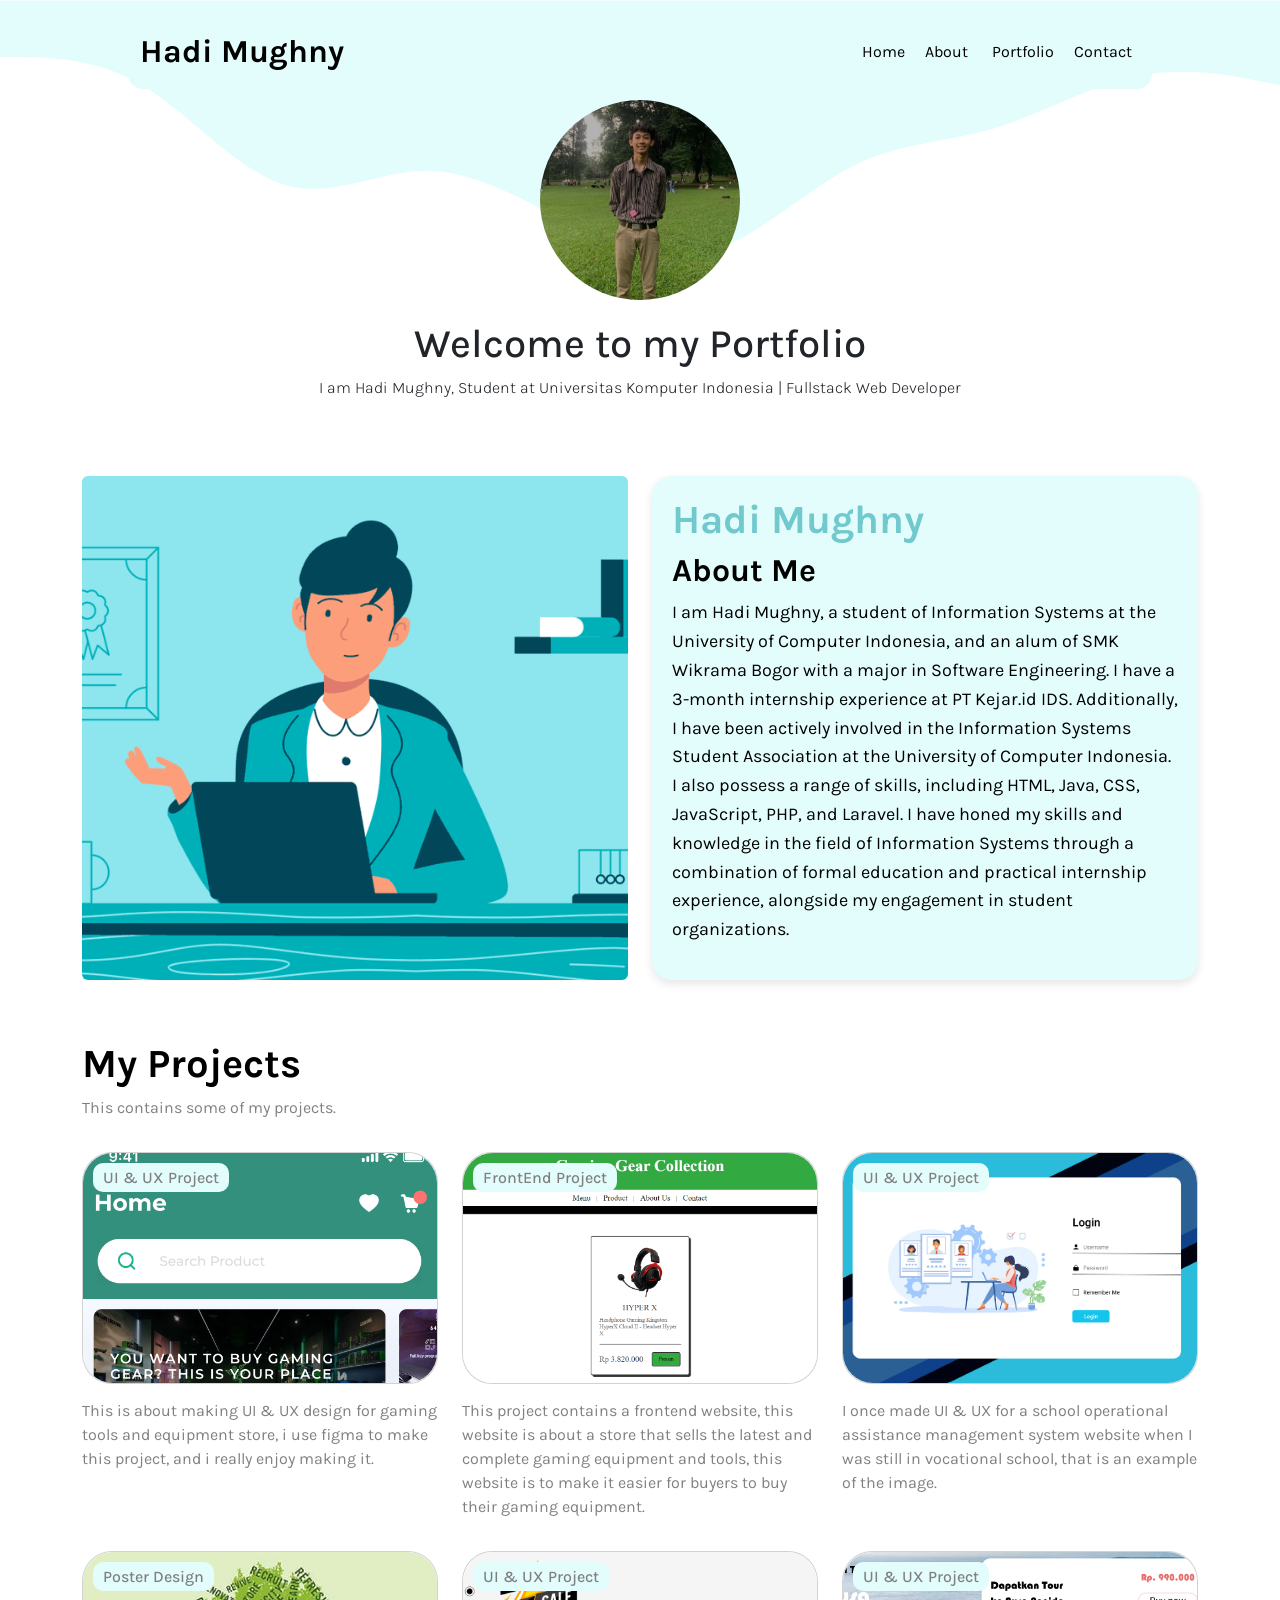
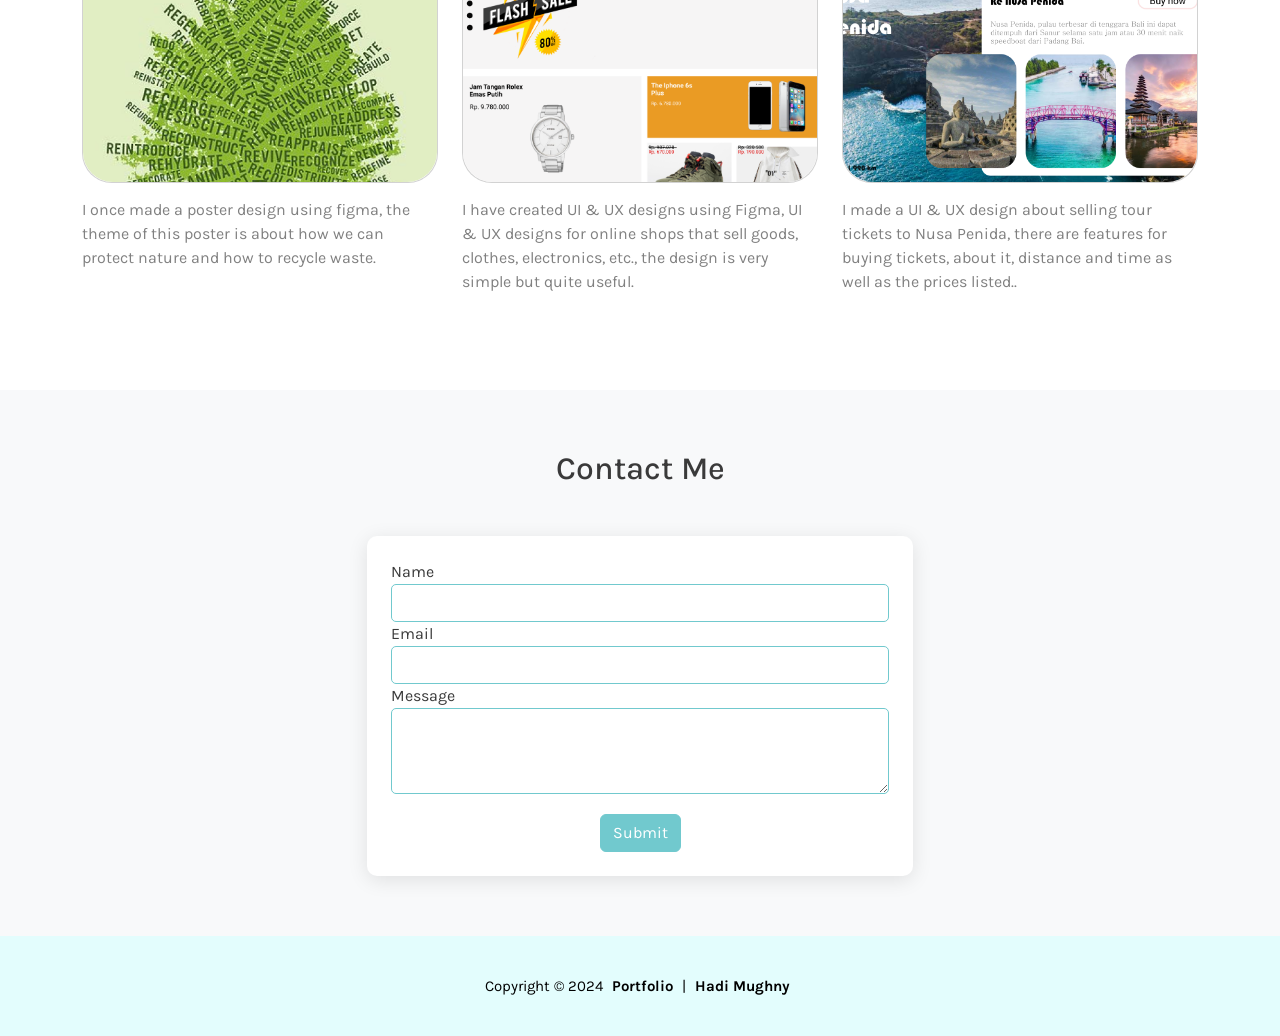
==== index.html @ c242a170 "secondcommit" ====
<!doctype html>
<html lang="en">

<head>
    <meta charset="utf-8">
    <meta name="viewport" content="width=device-width, initial-scale=1">
    <link rel="icon" href="img/tittle.png" >
    <title>Hadi Mughny Porto</title>
    <link href="https://cdn.jsdelivr.net/npm/bootstrap@5.3.3/dist/css/bootstrap.min.css" rel="stylesheet"
        integrity="sha384-QWTKZyjpPEjISv5WaRU9OFeRpok6YctnYmDr5pNlyT2bRjXh0JMhjY6hW+ALEwIH" crossorigin="anonymous">
    <link rel="stylesheet" href="css/style.css">
    <link rel="preconnect" href="https://fonts.googleapis.com">
    <link rel="preconnect" href="https://fonts.gstatic.com" crossorigin>
    <link
        href="https://fonts.googleapis.com/css2?family=Karla:ital,wght@0,200..800;1,200..800&family=Playpen+Sans:wght@100..800&display=swap"
        rel="stylesheet">
</head>

<body>
    <script src="https://cdn.jsdelivr.net/npm/bootstrap@5.3.3/dist/js/bootstrap.bundle.min.js"
        integrity="sha384-YvpcrYf0tY3lHB60NNkmXc5s9fDVZLESaAA55NDzOxhy9GkcIdslK1eN7N6jIeHz"
        crossorigin="anonymous"></script>

    <!-- ini navbar hadi ganteng bosskuu ( tandain biar ga susah nyari nyaa bwangg ) -->

    <nav class="navbar navbar-expand-lg">
        <div class="container-fluid">
            <a class="navbar-brand" href="#">Hadi Mughny</a>
            <button class="navbar-toggler" type="button" data-bs-toggle="collapse" data-bs-target="#navbarNav"
                aria-controls="navbarNav" aria-expanded="false" aria-label="Toggle navigation">
                <span class="navbar-toggler-icon"></span>
            </button>
            <div class="collapse navbar-collapse justify-content-center" id="navbarNav">
                <ul class="navbar-nav ms-auto gap-1">
                    <li class="nav-item">
                        <a class="nav-link active" aria-current="page" href="#Home">Home</a>
                    </li>
                    <li class="nav-item">
                        <a class="nav-link active" aria-current="page" href="#About">About</a>
                    </li>
                    <li class="nav-item"></li>
                    <a class="nav-link active" aria-current="page" href="#portofolio">Portfolio</a>
                    </li>
                    <li class="nav-item">
                        <a class="nav-link active" aria-current="page" href="#Contact">Contact</a>
                    </li>
                </ul>
            </div>
        </div>
    </nav>

    <!-- ini navbar bagian akhirr boskuuu -->


    <!-- ini gelombangg bosskuu -->

    <div style="position: relative; overflow: hidden;">
        <svg id="wave"
            style="transform:rotate(180deg); transition: 0.3s; position: absolute; top: 0; left: 0; width: 100%; height: auto;"
            viewBox="0 0 1440 320" version="1.1" xmlns="http://www.w3.org/2000/svg">
            <defs>
                <linearGradient id="sw-gradient-0" x1="0" x2="0" y1="1" y2="0">
                    <stop stop-color="rgba(227, 253, 253, 1)" offset="0%"></stop>
                    <stop stop-color="rgba(227, 253, 253, 1)" offset="100%"></stop>
                </linearGradient>
            </defs>
            <path fill="url(#sw-gradient-0)"
                d="M0,224L26.7,229.3C53.3,235,107,245,160,234.7C213.3,224,267,192,320,176C373.3,160,427,160,480,133.3C533.3,107,587,53,640,37.3C693.3,21,747,43,800,69.3C853.3,96,907,128,960,128C1013.3,128,1067,96,1120,112C1173.3,128,1227,192,1280,224C1333.3,256,1387,256,1440,256C1493.3,256,1547,256,1600,256C1653.3,256,1707,256,1760,218.7C1813.3,181,1867,107,1920,85.3C1973.3,64,2027,96,2080,128C2133.3,160,2187,192,2240,176C2293.3,160,2347,96,2400,58.7C2453.3,21,2507,11,2560,10.7C2613.3,11,2667,21,2720,37.3C2773.3,53,2827,75,2880,85.3C2933.3,96,2987,96,3040,117.3C3093.3,139,3147,181,3200,197.3C3253.3,213,3307,203,3360,165.3C3413.3,128,3467,64,3520,42.7C3573.3,21,3627,43,3680,64C3733.3,85,3787,107,3813,117.3L3840,128L3840,320L3813.3,320C3786.7,320,3733,320,3680,320C3626.7,320,3573,320,3520,320C3466.7,320,3413,320,3360,320C3306.7,320,3253,320,3200,320C3146.7,320,3093,320,3040,320C2986.7,320,2933,320,2880,320C2826.7,320,2773,320,2720,320C2666.7,320,2613,320,2560,320C2506.7,320,2453,320,2400,320C2346.7,320,2293,320,2240,320C2186.7,320,2133,320,2080,320C2026.7,320,1973,320,1920,320C1866.7,320,1813,320,1760,320C1706.7,320,1653,320,1600,320C1546.7,320,1493,320,1440,320C1386.7,320,1333,320,1280,320C1226.7,320,1173,320,1120,320C1066.7,320,1013,320,960,320C906.7,320,853,320,800,320C746.7,320,693,320,640,320C586.7,320,533,320,480,320C426.7,320,373,320,320,320C266.7,320,213,320,160,320C106.7,320,53,320,27,320L0,320Z">
            </path>
        </svg>

        <!-- ini akhir dari gelombangg boskuuuu -->

        <!-- home sayaa -->

        <div class="jumbotron jumbotron-fluid" id="Home"
            style="position: relative; z-index: 1; display: flex; justify-content: center; align-items: center; flex-direction: column;">
            <div class="container"
                style="margin-top: 100px; display: flex; flex-direction: column; align-items: center;">
                <img src="img/profileaku.png" alt=""
                    style="width: 200px; height: 200px; border-radius: 50%; object-fit: cover;">
                <h1 class="display-7" style="margin-top: 20px;">Welcome to my Portfolio</h1>
                <p class="lead" style="text-align: center; font-size: medium;">I am Hadi Mughny, Student at Universitas
                    Komputer Indonesia
                    | Fullstack Web Developer</p>
            </div>
        </div>

    </div>

    <!-- beresan home nya -->

    <!-- ini tentang saya  -->

    <section class="about-section" style="background-color: #ffffff; padding: 60px 0;" id="About">
        <div class="container">
            <div class="row align-items-stretch" style="display: flex; flex-wrap: wrap;">
                <div class="col-md-6 d-flex align-items-stretch">
                    <img src="img/about.gif" alt="About Me Image" class="img-fluid rounded"
                        style="object-fit: cover; width: 100%; height: 100%;">
                </div>
                <div class="col-md-6 d-flex align-items-stretch">
                    <div class=""
                        style="background-color: #E3FDFD; border-radius: 20px; padding: 20px; box-shadow: 0 4px 10px rgba(0, 0, 0, 0.1); height: 100%; width: 100%;">
                        <div>
                            <h1 style="color: #71C9CE; font-weight: bold;">Hadi Mughny</h1>
                            <h2 style="color: #000000; font-weight: bold;">About Me</h2>
                            <p style="color: #000000; line-height: 1.6; font-size: large;">
                                I am Hadi Mughny, a student of Information Systems at the University of Computer
                                Indonesia,
                                and an alum of SMK Wikrama Bogor with a major in Software Engineering. I have a 3-month
                                internship experience at PT Kejar.id IDS. Additionally, I have been actively involved in
                                the
                                Information Systems Student Association at the University of Computer Indonesia. I also
                                possess a range of skills, including HTML, Java, CSS, JavaScript, PHP, and Laravel. I
                                have
                                honed my skills and knowledge in the field of Information Systems through a combination
                                of
                                formal education and practical internship experience, alongside my engagement in student
                                organizations.
                            </p>
                        </div>
                    </div>
                </div>
            </div>
        </div>
    </section>

    <!-- itulahh kawan tentang sayaa -->


    <!-- portfolio hadiii dimulaii anjayy -->

    <div class="container" style="margin-bottom: 80px;" id="portofolio">
        <h1 style="color: #000000; font-weight: bold;">My Projects</h1>
        <p style="color: grey; font-size: medium;">This contains some of my projects.</p>
        <div class="row">
            <div class="col-md-6 col-lg-4 mt-3">
                <div class="card border-1 transform-on-hover">
                    <a href="https://www.figma.com/design/gsmNaFgVSa6SgVAiEcTgVR/TradlyPlatform---Headless-Commerce-API-Kit-(Community)?node-id=0-1&t=BpyMjTaATG9vwoId-1"
                        class="lightbox">
                        <img src="img/porto1.png" class="card-img-top" alt="Deskripsi Gambar">
                    </a>
                    <div class="top-left-text"
                        style="position: absolute; top: 10px; left: 10px; background-color: #E3FDFD; padding: 5px 10px; border-radius: 10px;">
                        <h4 style="margin: 0; font-size: 16px; color: grey;">UI & UX Project</h4>
                    </div>
                </div>
                <p style="color: grey; font-size: medium; margin-top: 15px;">
                    This is about making UI & UX design for gaming tools and equipment store, i use figma to make this
                    project, and i really enjoy making it.</p>
            </div>

            <div class="col-md-6 col-lg-4 mt-3">
                <div class="card border-1 transform-on-hover">
                    <a href="https://hadimughny7.github.io/webisengkati/"
                        class="lightbox">
                        <img src="img/porto2.png" class="card-img-top" alt="Deskripsi Gambar">
                    </a>
                    <div class="top-left-text"
                        style="position: absolute; top: 10px; left: 10px; background-color: #E3FDFD; padding: 5px 10px; border-radius: 10px;">
                        <h4 style="margin: 0; font-size: 16px; color: grey;">FrontEnd Project</h4>
                    </div>
                </div>
                <p style="color: grey; font-size: medium; margin-top: 15px;">
                    This project contains a frontend website, this website is about a store that sells the latest and
                    complete gaming equipment and tools, this website is to make it easier for buyers to buy their
                    gaming equipment.</p>
            </div>

            <div class="col-md-6 col-lg-4 mt-3">
                <div class="card border-1 transform-on-hover">
                    <a href="https://www.figma.com/design/aP810uWMGDVjDplWP1RIZC/Project-Work?node-id=0-1&t=wW6qItXt2uNwKJBi-1"
                        class="lightbox">
                        <img src="img/porto3.png" class="card-img-top" alt="Deskripsi Gambar">
                    </a>
                    <div class="top-left-text"
                        style="position: absolute; top: 10px; left: 10px; background-color: #E3FDFD; padding: 5px 10px; border-radius: 10px;">
                        <h4 style="margin: 0; font-size: 16px; color: grey;">UI & UX Project</h4>
                    </div>
                </div>
                <p style="color: grey; font-size: medium; margin-top: 15px;">
                    I once made UI & UX for a school operational assistance management system website when I was still
                    in vocational school, that is an example of the image.</p>
            </div>
        </div>
        <div class="row">
            <div class="col-md-6 col-lg-4 mt-3">
                <div class="card border-1 transform-on-hover">
                    <a href="https://www.figma.com/design/lZlpJHHd5YsAYJT86AaTDd/Untitled?node-id=0-1&t=U2HujXYycEgOammm-1"
                        class="lightbox">
                        <img src="img/porto4.png" class="card-img-top" alt="Deskripsi Gambar">
                    </a>
                    <div class="top-left-text"
                        style="position: absolute; top: 10px; left: 10px; background-color: #E3FDFD; padding: 5px 10px; border-radius: 10px;">
                        <h4 style="margin: 0; font-size: 16px; color: grey;">Poster Design</h4>
                    </div>
                </div>
                <p style="color: grey; font-size: medium; margin-top: 15px;">
                    I once made a poster design using figma, the theme of this poster is about how we can protect nature
                    and how to recycle waste.</p>
            </div>

            <div class="col-md-6 col-lg-4 mt-3">
                <div class="card border-1 transform-on-hover">
                    <a href="https://www.figma.com/design/IJRSFiElBBwuyMz871M8Sm/Untitled?node-id=0-1&t=ddcCzUAL9QJTeMVc-1"
                        class="lightbox">
                        <img src="img/porto5.png" class="card-img-top" alt="Deskripsi Gambar">
                    </a>
                    <div class="top-left-text"
                        style="position: absolute; top: 10px; left: 10px; background-color: #E3FDFD; padding: 5px 10px; border-radius: 10px;">
                        <h4 style="margin: 0; font-size: 16px; color: grey;">UI & UX Project</h4>
                    </div>
                </div>
                <p style="color: grey; font-size: medium; margin-top: 15px;">
                    I have created UI & UX designs using Figma, UI & UX designs for online shops that sell goods,
                    clothes, electronics, etc., the design is very simple but quite useful.</p>
            </div>

            <div class="col-md-6 col-lg-4 mt-3">
                <div class="card border-1 transform-on-hover">
                    <a href="https://www.figma.com/design/2xpua6Wj5oqMIYRR2ZG5JA/Untitled?node-id=1-2&t=hoMbb1BDXPM6vyQX-1"
                        class="lightbox">
                        <img src="img/porto6.png" class="card-img-top" alt="Deskripsi Gambar">
                    </a>
                    <div class="top-left-text"
                        style="position: absolute; top: 10px; left: 10px; background-color: #E3FDFD; padding: 5px 10px; border-radius: 10px;">
                        <h4 style="margin: 0; font-size: 16px; color: grey;">UI & UX Project</h4>
                    </div>
                </div>
                <p style="color: grey; font-size: medium; margin-top: 15px;">
                    I made a UI & UX design about selling tour tickets to Nusa Penida, there are features for buying
                    tickets, about it, distance and time as well as the prices listed..</p>
            </div>
        </div>
    </div>

    <!-- portfolio nya hadii siuuuuu -->

    <!-- ini kontaknya abangkuuu -->

    <section class="bg-light" style="background-color: #ffffff; padding: 60px 0; margin-top: 80px;" id="Contact">
        <div class="container" style="margin-bottom: 0;">
            <h2 class="text-center mb-5" style="color: #3a3a3a;">Contact Me</h2>
            <div class="row justify-content-center">
                <div class="col-md-6">
                    <div class="p-4"
                        style="background-color: white; border-radius: 10px; box-shadow: 0 4px 20px rgba(0, 0, 0, 0.1); margin-bottom: 0;">
                        <form>
                            <div class="form-group">
                                <label for="name"
                                    style="color: #3a3a3a; display: inline-block; width: 100%;">Name</label>
                                <input type="text" class="form-control" id="name"
                                    style="border: 1px solid #71C9CE; border-radius: 5px; width: 100%;">
                            </div>
                            <div class="form-group">
                                <label for="email"
                                    style="color: #3a3a3a; display: inline-block; width: 100%;">Email</label>
                                <input type="email" class="form-control" id="email"
                                    style="border: 1px solid #71C9CE; border-radius: 5px; width: 100%;">
                            </div>
                            <div class="form-group">
                                <label for="message"
                                    style="color: #3a3a3a; display: inline-block; width: 100%;">Message</label>
                                <textarea class="form-control" id="message" rows="3"
                                    style="border: 1px solid #71C9CE; border-radius: 5px; width: 100%;"></textarea>
                            </div>
                            <div class="text-center" style="margin-top: 20px;">
                                <button type="submit" class="btn btn-primary"
                                    style="background-color: #71C9CE; border-color: #71C9CE;">Submit</button>
                            </div>
                        </form>
                    </div>
                </div>
            </div>
        </div>
    </section>

    <!-- beresan kontaknyaa abbangkuuu -->

    <!-- ini adalah footer saya -->

    <footer class="site-footer"
        style="margin-top: 0; padding: 20px 0; background-color: #E3FDFD; display: flex; justify-content: center; align-items: center; height: 100px;">
        <div class="container" style="width: 100%; text-align: center;">
            <p class="mb-0" style="font-size: 15px;">
                Copyright &copy; 2024
                <a class="footer-link" href="#Home">Portfolio</a> <span>|</span>
                <a class="footer-link" rel="sponsored" href="https://www.instagram.com/hadimghny/" target="_blank">
                    Hadi
                    Mughny</a>
            </p>
        </div>
    </footer>

    <!-- akhir dari footer hadi gantengg -->

</body>

</html>
---- css/style.css ----
body {
    font-family: "Karla", sans-serif;

}


/* ini adalah navbar nya kawannnn */

.navbar {
    position: fixed;
    top: 15px;
    left: 0;
    right: 0;
    z-index: 10;
    width: 80%; 
    margin: 0 auto;
    border-radius: 15px;
    background-color: #E3FDFD;
    transition: all 0.2s ease-in-out;
    font-family: "Karla", sans-serif;
}

.bg-dark {
    background: transparent !important;
}

.nav-link {
    color: black !important;
    font-family: "Karla", sans-serif;
}

.nav-link:hover {
    color: #71C9CE !important;
    transition: all 0.3s ease-in-out;
}

.nav-link:hover::after {
    content: '';
    display: block;
    border-bottom: 3px solid #71C9CE;
    width: 50%;
    padding-bottom: 5px;
    margin-bottom: -8px;
    transition: all 0.4s ease-in-out;
}

.navbar-brand{
    font-weight: bolder;
    color: black;
    font-size: xx-large;
}

/* ini adalah akhir css navbar nyaa kawannn */


/* aboutme nii boss senggol dong */

.about-section {
    background-color: #ffffff;
    padding: 60px 0;
}

.about-section .about-text {
    background-color: #ffffff;
    border-radius: 15px;
    padding: 20px;
    box-shadow: 0 4px 10px rgba(0, 0, 0, 0.1);
}

.about-section h2 {
    color: #FF6700;
    font-weight: bold;
}

.about-section h3 {
    color: #333;
    font-weight: bold;
}

.about-section p {
    color: #555;
    line-height: 1.6;
}

.about-section .img-fluid {
    border-radius: 15px;
}

/* akhir dari about me ygy  */

/* kartunyaa nii boskuu */

.card,
.card img {
    border-radius: 30px;
}

.card:hover {
    z-index: 1;
    transform: scale(1.5);
    box-shadow: 0 25px 40px rgba(0, 0, 0, 0.5);
    transition: all 0.4s ease-in-out;
}


.more {
    height: auto !important;
    border-radius: 26px;
    cursor: pointer;
    margin: 0 !important;
    text-decoration: none !important;
    margin-top: 30px;
}


.more img {
    height: 100px;
    text-align: center;
    justify-content: center;
    margin-top: 20%;
}

.batas,
.batas img {
    width: 100%;
    position: relative;
}

.batasbawah,
.batasbawah img {
    width: 10%;
    margin-top: -21px;
}

.card-img-top {
    width: 100%;       
    height: 230px;       
    object-fit: cover;   
}

/* beresan kartunya boskuu */


/* bagian kaki css nya */

footer {
    background-color: #E3FDFD;
    color: #000000;
    text-align: center;
    padding: 20px 0; 
    height: 60px; 
    margin-top: 20px; 
}

footer a {
    color: #ffffff;
    text-decoration: none; 
    margin: 0 5px;
}

.footer-link {
    color: rgb(0, 0, 0) !important;
    font-family: "Karla", sans-serif;
    text-decoration: none; 
    display: inline-block;
    font-weight: bold;
}

.footer-link:hover {
    color: black !important;
}

.footer-link:hover::after {
    content: '';
    display: block;
    border-bottom: 3px solid #000000;
    width: 50%;
    padding-bottom: 5px;
    margin-bottom: -8px;
    transition: all 0.4s ease-in-out;
}

/* penutup kaki nya */

/* tombol submitt kawannn */

.btn-primary:hover {
    background-color: #5bb6b7;
    border-color: #5bb6b7;
}
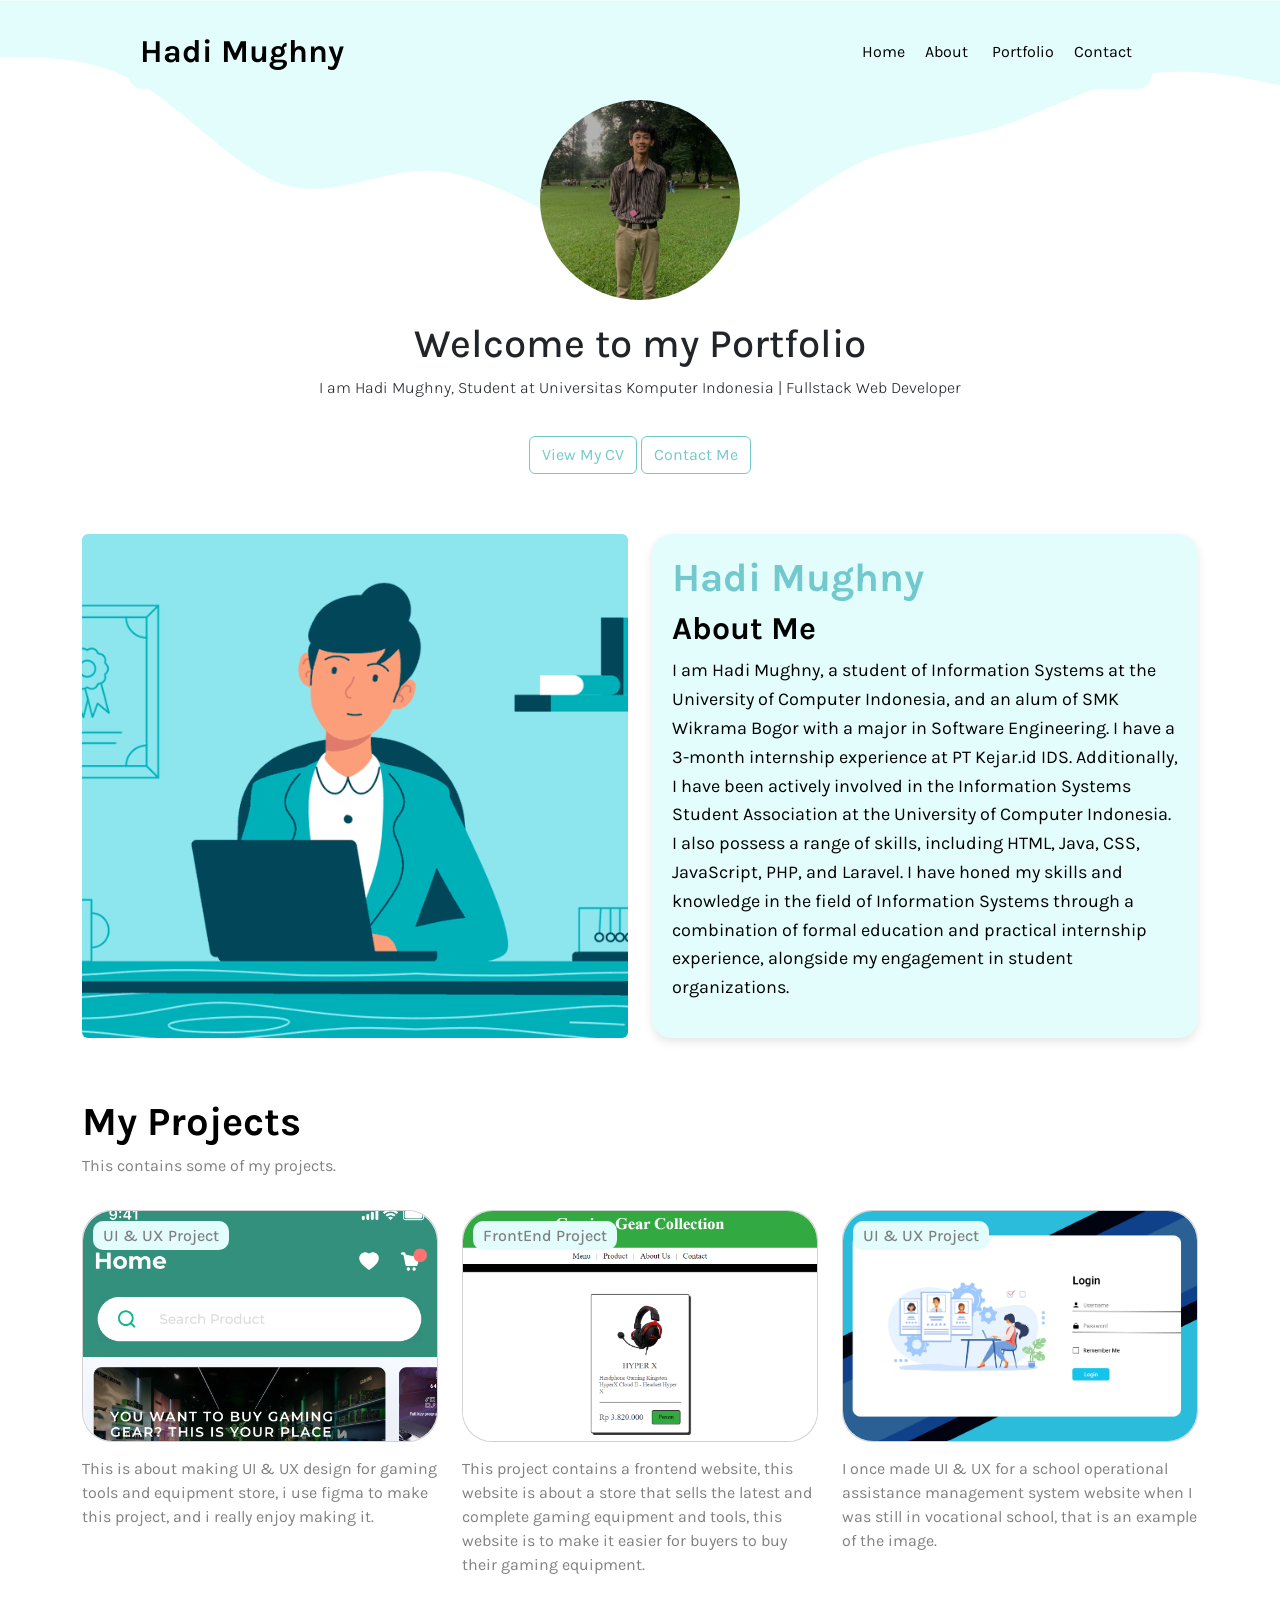
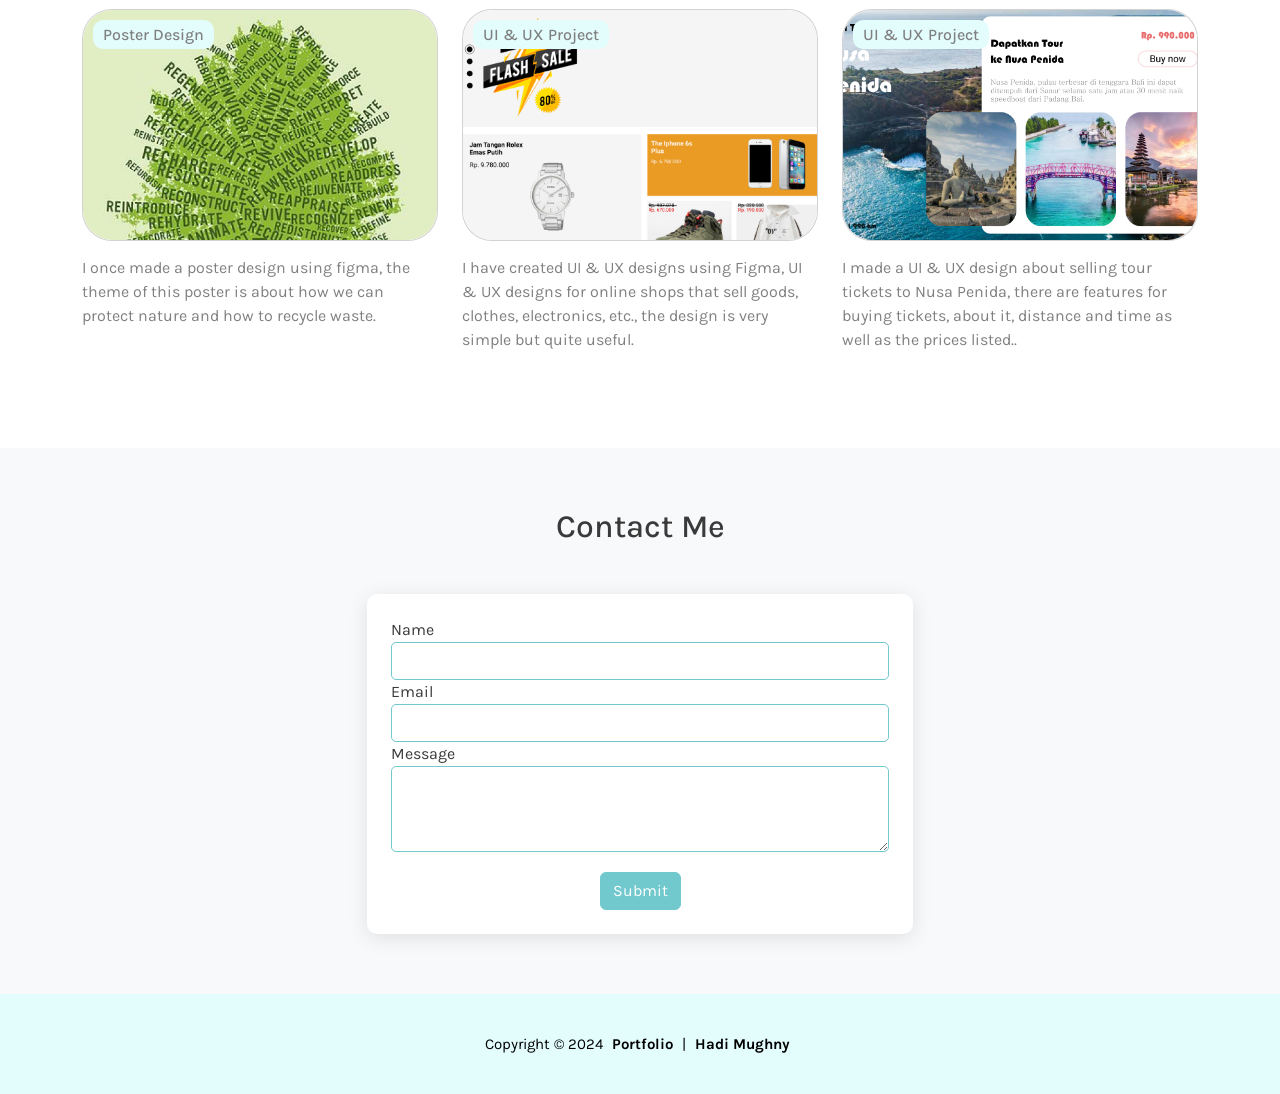
==== commit f3838091: "Update index.html" ====
--- a/index.html
+++ b/index.html
@@ -4,7 +4,7 @@
 <head>
     <meta charset="utf-8">
     <meta name="viewport" content="width=device-width, initial-scale=1">
-    <link rel="icon" href="img/tittle.png" >
+    <link rel="icon" href="img/tittle.png">
     <title>Hadi Mughny Porto</title>
     <link href="https://cdn.jsdelivr.net/npm/bootstrap@5.3.3/dist/css/bootstrap.min.css" rel="stylesheet"
         integrity="sha384-QWTKZyjpPEjISv5WaRU9OFeRpok6YctnYmDr5pNlyT2bRjXh0JMhjY6hW+ALEwIH" crossorigin="anonymous">
@@ -84,6 +84,12 @@
                     Komputer Indonesia
                     | Fullstack Web Developer</p>
             </div>
+            <div class="text-center" style="margin-top: 20px;">
+                <a href="https://drive.google.com/file/d/1ynYyNcHFwKgiPw-q6OqFJGANI-9Ly8Pa/view?usp=sharing" target="_blank"><button type="submit" class="btn btn-primary"
+                    style="background-color: #ffffff; border-color: #71C9CE; color: #71C9CE;">View My CV</button></a>
+                <a href="https://api.whatsapp.com/send?phone=6285775005702" target="_blank"><button type="submit" class="btn btn-primary"
+                    style="background-color: #ffffff; border-color: #71C9CE; color: #71C9CE;" >Contact Me</button></a>
+            </div>
         </div>
 
     </div>
@@ -153,8 +159,7 @@
 
             <div class="col-md-6 col-lg-4 mt-3">
                 <div class="card border-1 transform-on-hover">
-                    <a href="https://hadimughny7.github.io/webisengkati/"
-                        class="lightbox">
+                    <a href="https://hadimughny7.github.io/webisengkati/" class="lightbox">
                         <img src="img/porto2.png" class="card-img-top" alt="Deskripsi Gambar">
                     </a>
                     <div class="top-left-text"
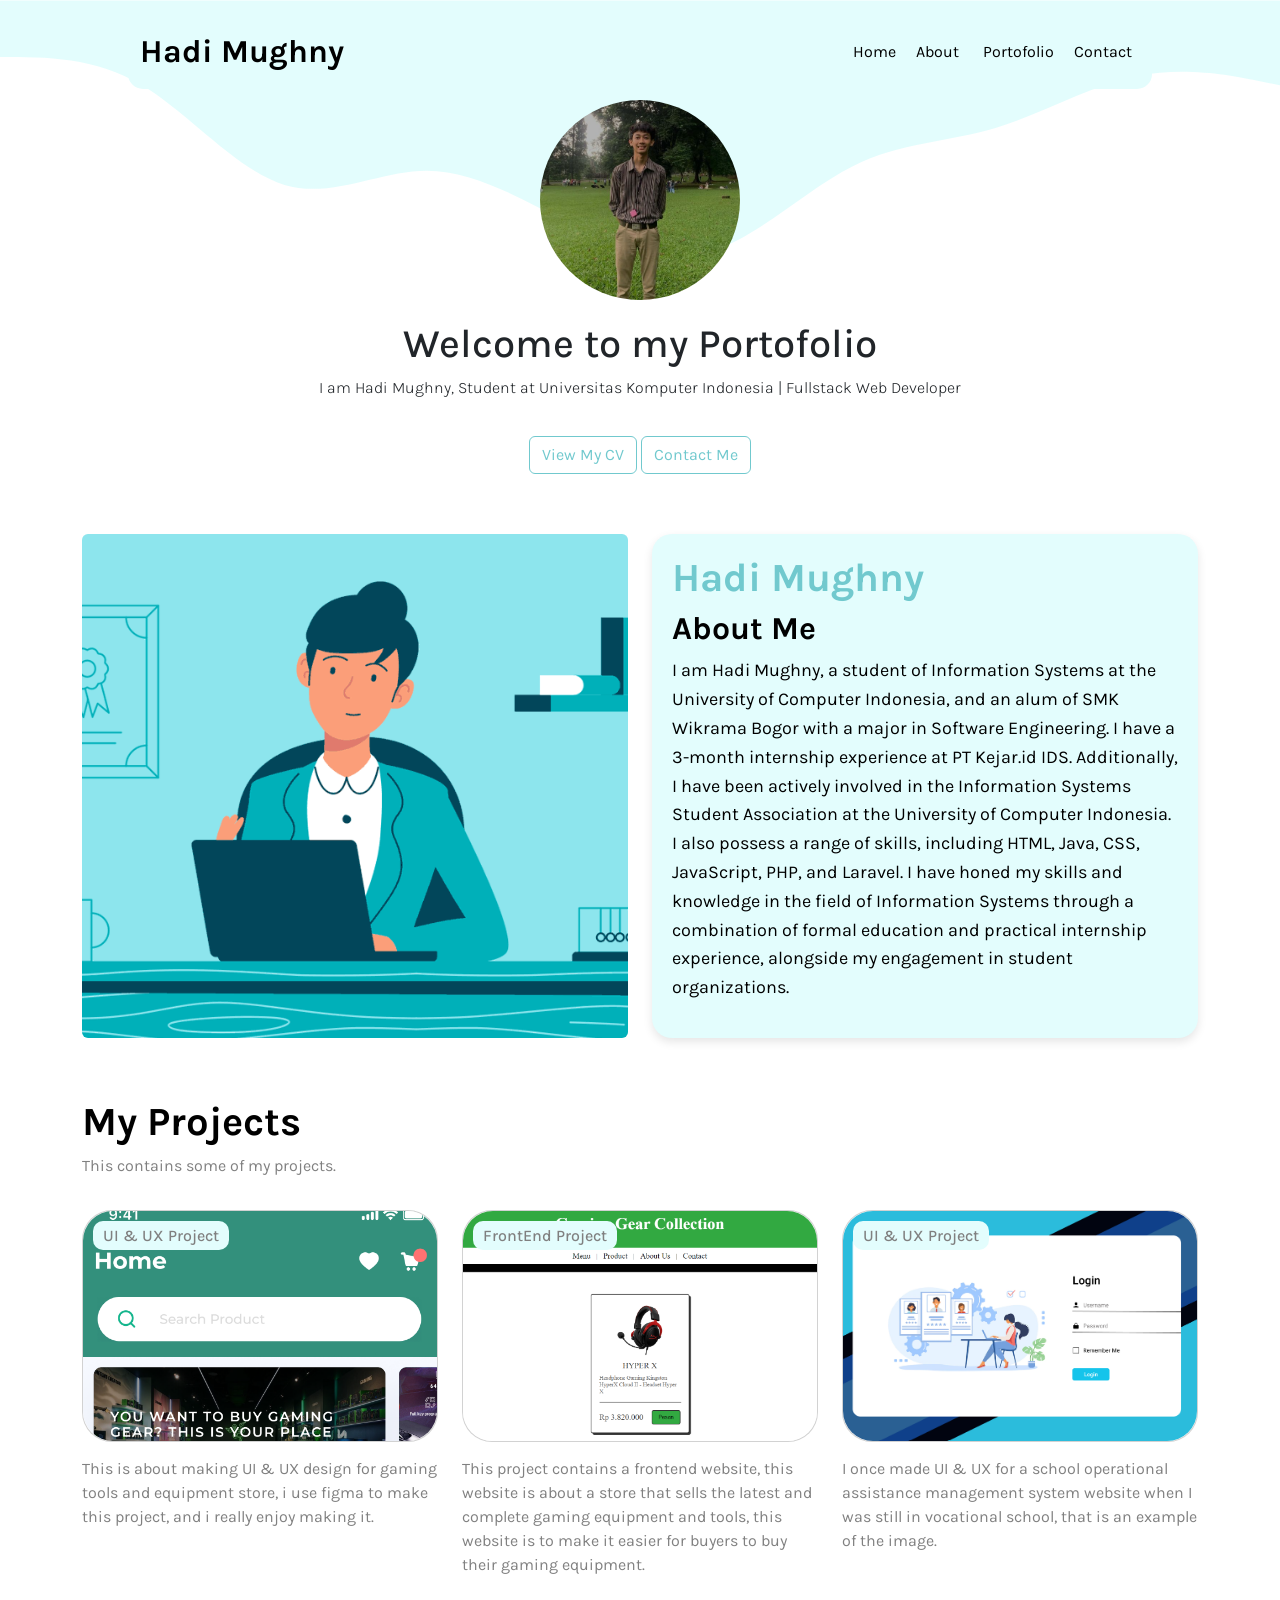
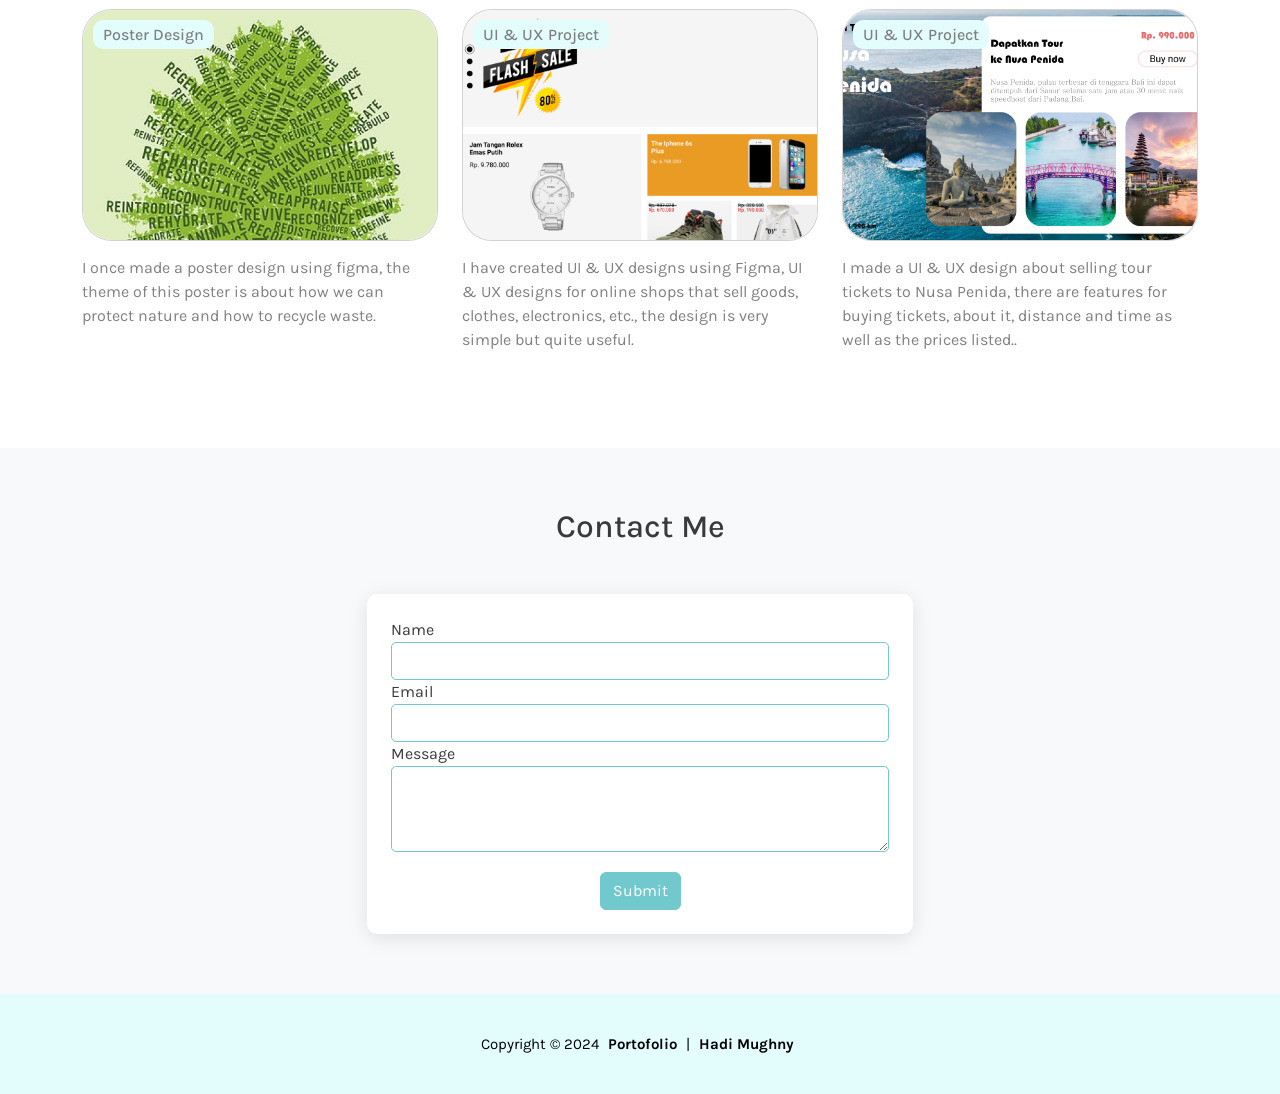
==== commit 0357cd0d: "Update index.html" ====
--- a/index.html
+++ b/index.html
@@ -39,7 +39,7 @@
                         <a class="nav-link active" aria-current="page" href="#About">About</a>
                     </li>
                     <li class="nav-item"></li>
-                    <a class="nav-link active" aria-current="page" href="#portofolio">Portfolio</a>
+                    <a class="nav-link active" aria-current="page" href="#portofolio">Portofolio</a>
                     </li>
                     <li class="nav-item">
                         <a class="nav-link active" aria-current="page" href="#Contact">Contact</a>
@@ -79,7 +79,7 @@
                 style="margin-top: 100px; display: flex; flex-direction: column; align-items: center;">
                 <img src="img/profileaku.png" alt=""
                     style="width: 200px; height: 200px; border-radius: 50%; object-fit: cover;">
-                <h1 class="display-7" style="margin-top: 20px;">Welcome to my Portfolio</h1>
+                <h1 class="display-7" style="margin-top: 20px;">Welcome to my Portofolio</h1>
                 <p class="lead" style="text-align: center; font-size: medium;">I am Hadi Mughny, Student at Universitas
                     Komputer Indonesia
                     | Fullstack Web Developer</p>
@@ -290,7 +290,7 @@
         <div class="container" style="width: 100%; text-align: center;">
             <p class="mb-0" style="font-size: 15px;">
                 Copyright &copy; 2024
-                <a class="footer-link" href="#Home">Portfolio</a> <span>|</span>
+                <a class="footer-link" href="#Home">Portofolio</a> <span>|</span>
                 <a class="footer-link" rel="sponsored" href="https://www.instagram.com/hadimghny/" target="_blank">
                     Hadi
                     Mughny</a>
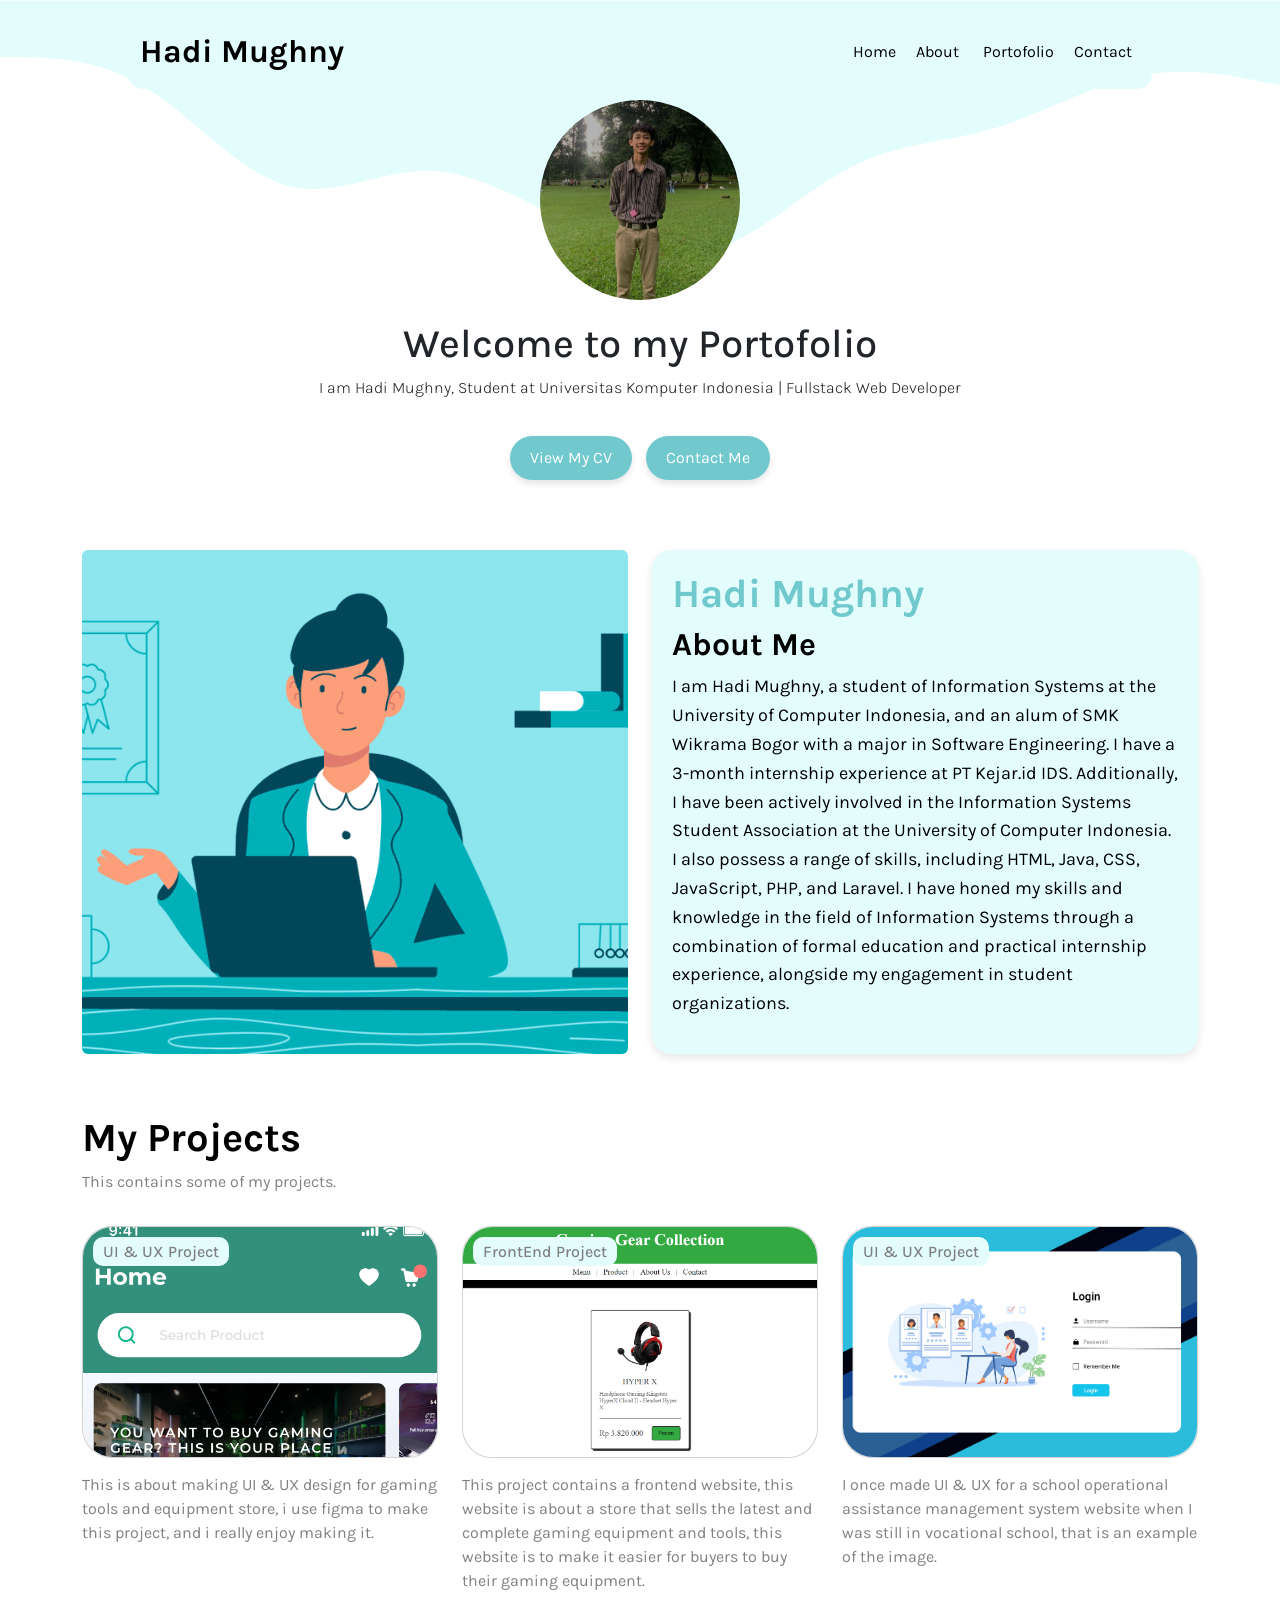
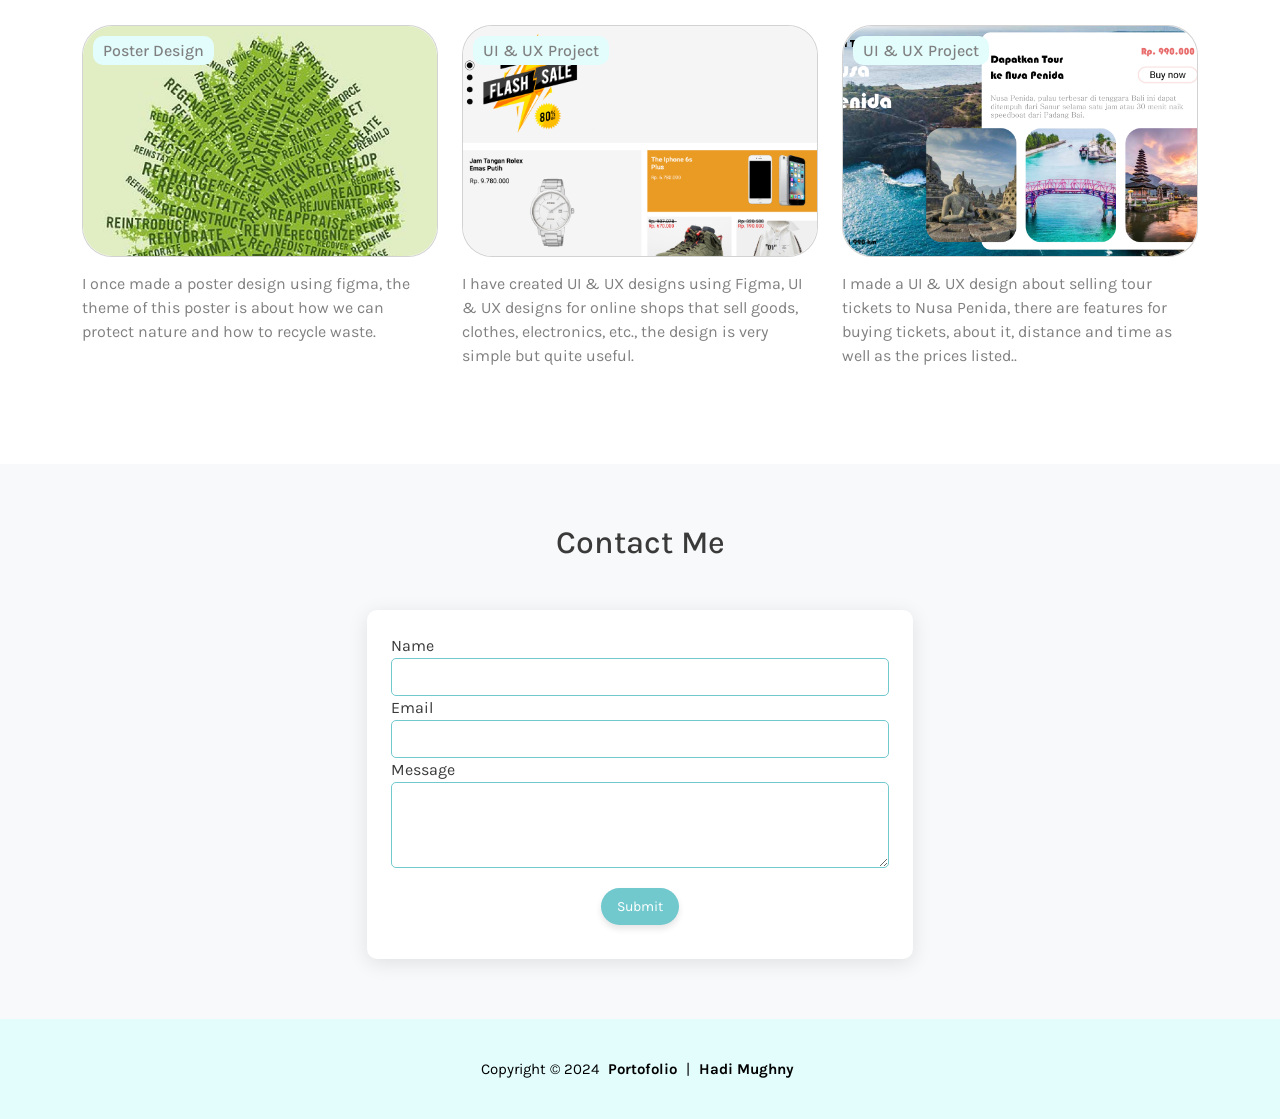
==== commit 07e822c3: "new commit" ====
--- a/index.html
+++ b/index.html
@@ -85,10 +85,12 @@
                     | Fullstack Web Developer</p>
             </div>
             <div class="text-center" style="margin-top: 20px;">
-                <a href="https://drive.google.com/file/d/1ynYyNcHFwKgiPw-q6OqFJGANI-9Ly8Pa/view?usp=sharing" target="_blank"><button type="submit" class="btn btn-primary"
-                    style="background-color: #ffffff; border-color: #71C9CE; color: #71C9CE;">View My CV</button></a>
-                <a href="https://api.whatsapp.com/send?phone=6285775005702" target="_blank"><button type="submit" class="btn btn-primary"
-                    style="background-color: #ffffff; border-color: #71C9CE; color: #71C9CE;" >Contact Me</button></a>
+                <a href="https://drive.google.com/file/d/1ynYyNcHFwKgiPw-q6OqFJGANI-9Ly8Pa/view?usp=sharing" target="_blank">
+                    <button type="submit" class="btn btn-cv">View My CV</button>
+                </a>
+                <a href="https://api.whatsapp.com/send?phone=6285775005702" target="_blank">
+                    <button type="submit" class="btn btn-contact">Contact Me</button>
+                </a>
             </div>
         </div>
 
--- a/css/style.css
+++ b/css/style.css
@@ -184,10 +184,67 @@
 
 /* tombol submitt kawannn */
 
+.btn-primary {
+    padding: 8px 16px !important; 
+    font-size: 14px !important;
+    border-radius: 50px;
+    background: linear-gradient(45deg, #71C9CE);
+    border: none;
+    color: #ffffff;
+    box-shadow: 0 4px 6px rgba(0, 0, 0, 0.1);
+    transition: background 0.3s, transform 0.3s;
+}
 .btn-primary:hover {
-    background-color: #5bb6b7;
-    border-color: #5bb6b7;
-}
-
-
-
+    transform: scale(1.05);
+    background: linear-gradient(45deg, #c6fbfb);
+}
+
+
+/* tombol cv dan kontak kawan*/
+
+.btn {
+    padding: 10px 20px;
+    font-size: 16px;
+    border-radius: 50px;
+    transition: background-color 0.3s, color 0.3s, transform 0.3s;
+    margin-bottom: 10px;
+}
+
+.btn-cv {
+    background-color: #71C9CE;
+    border: none;
+    color: #ffffff;
+    box-shadow: 0 4px 6px rgba(0, 0, 0, 0.1);
+    margin-right: 5px;
+}
+
+.btn-cv:hover {
+    transform: scale(1.05);
+    color: #71C9CE;
+}
+
+.btn-contact {
+    background-color: #71C9CE;
+    border: none;
+    color: #ffffff;
+    box-shadow: 0 4px 6px rgba(0, 0, 0, 0.1);
+    margin-left: 5px;
+}
+
+.btn-contact:hover {
+    transform: scale(1.05);
+    color: #71C9CE;
+}
+
+a {
+    text-decoration: none;
+}
+
+a:focus, a:active {
+    outline: none;
+    border: none;
+}
+
+
+
+
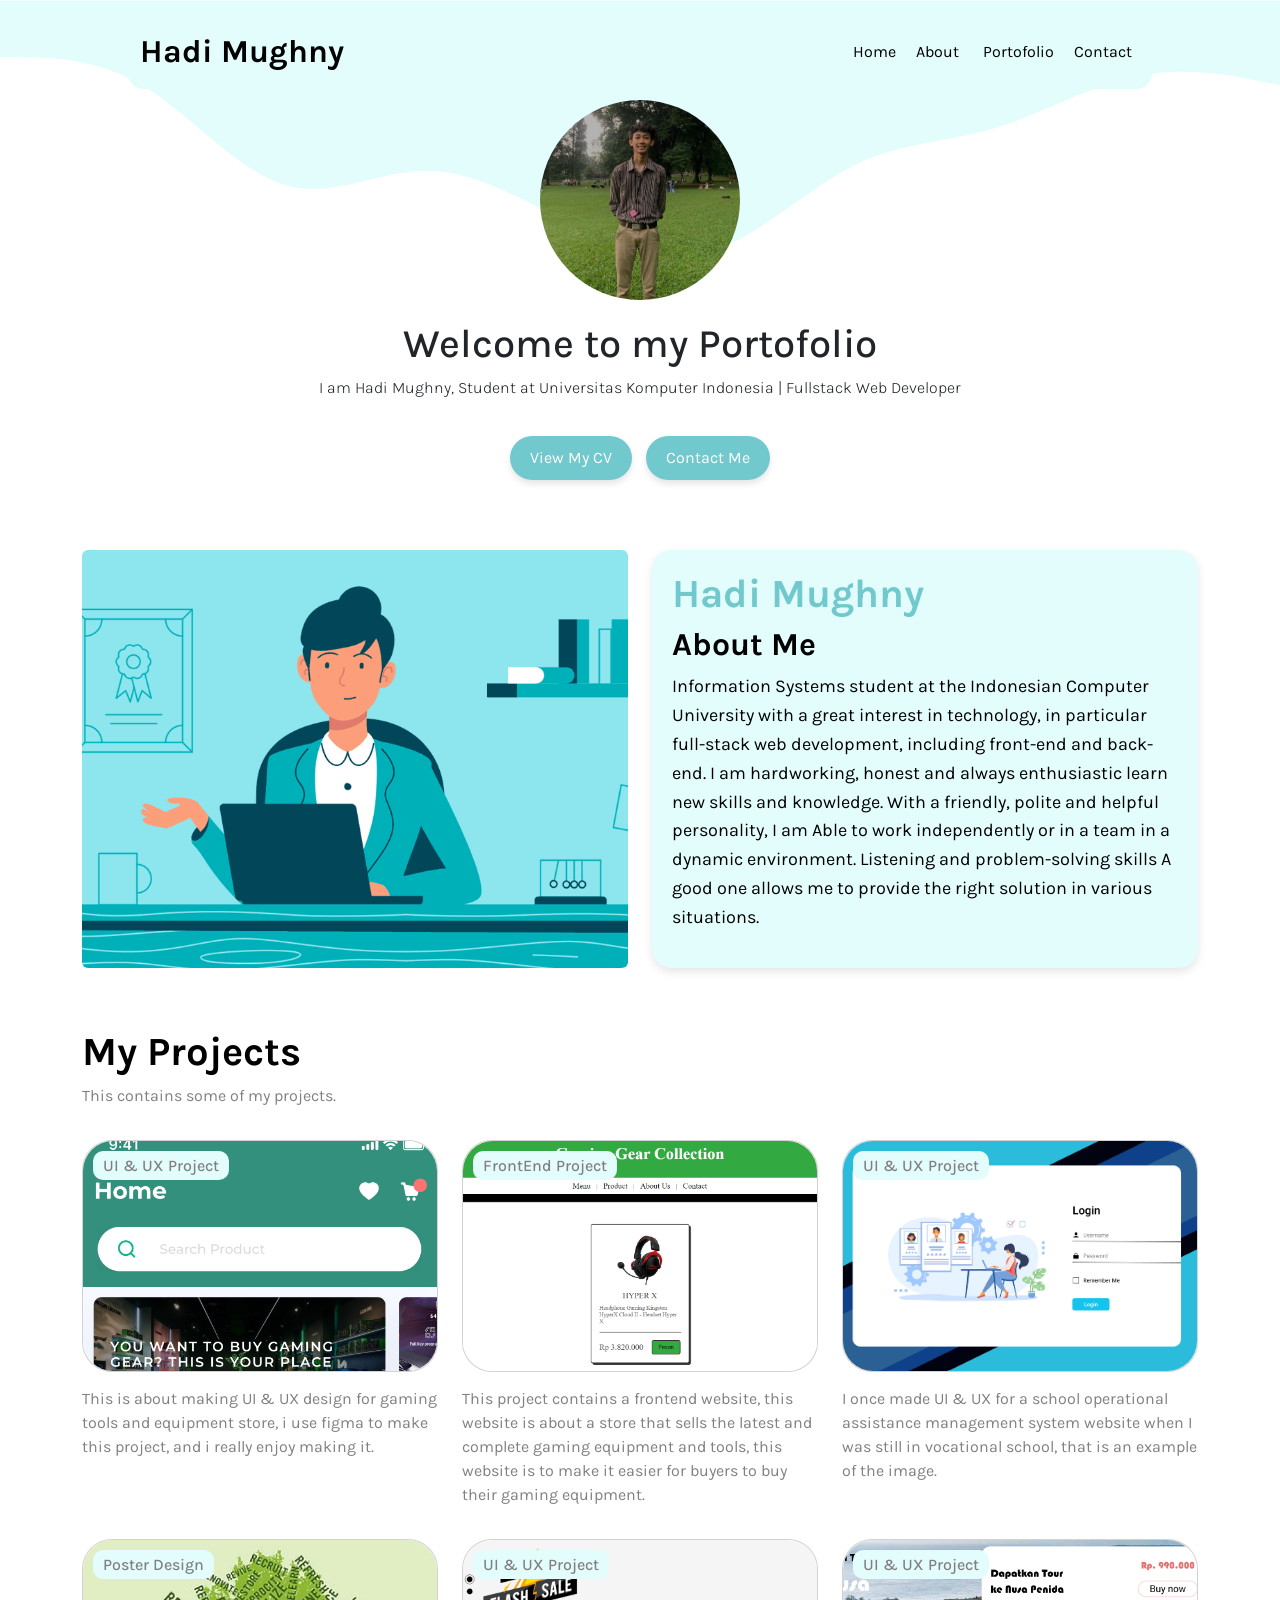
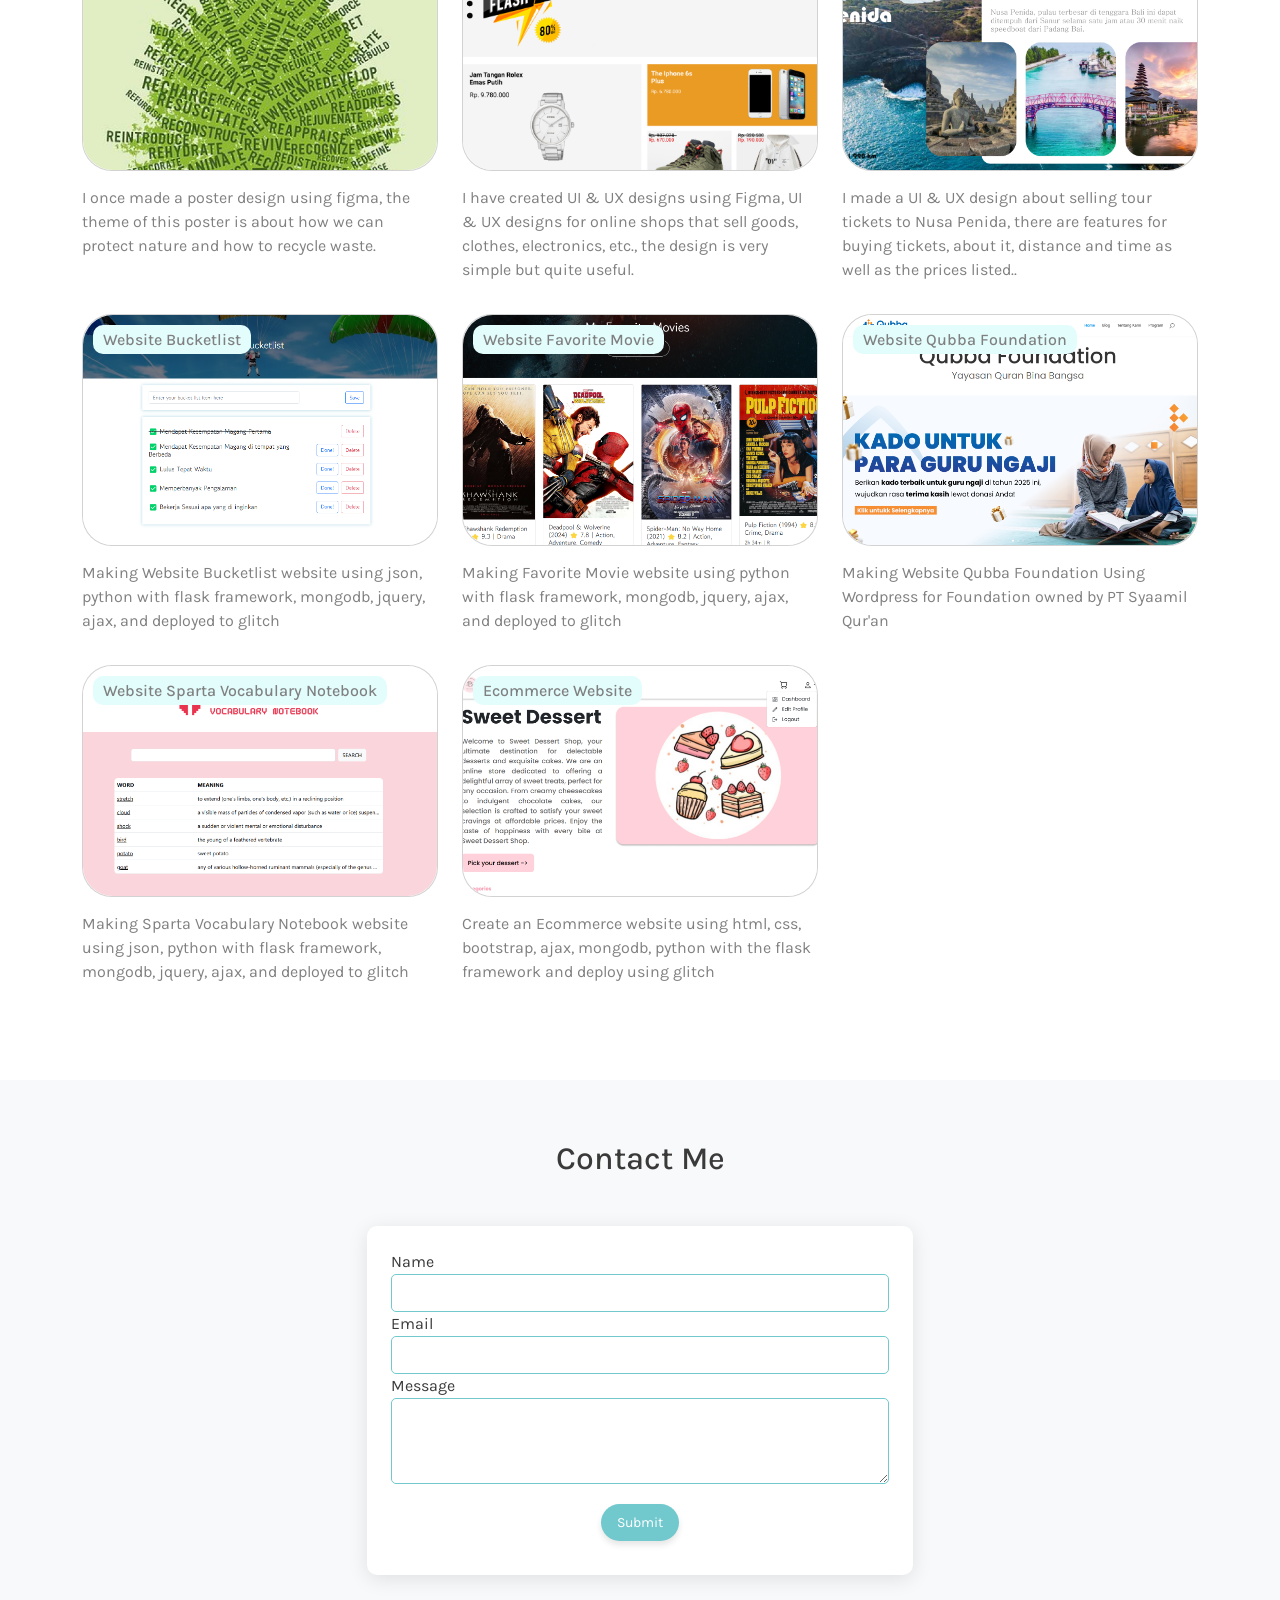
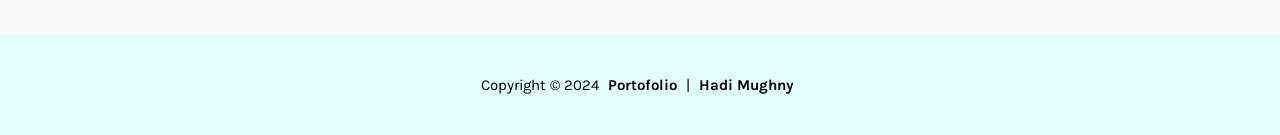
==== commit 3feff7f3: "Update Porto" ====
--- a/index.html
+++ b/index.html
@@ -85,7 +85,8 @@
                     | Fullstack Web Developer</p>
             </div>
             <div class="text-center" style="margin-top: 20px;">
-                <a href="https://drive.google.com/file/d/1ynYyNcHFwKgiPw-q6OqFJGANI-9Ly8Pa/view?usp=sharing" target="_blank">
+                <a href="https://drive.google.com/file/d/1ynYyNcHFwKgiPw-q6OqFJGANI-9Ly8Pa/view?usp=sharing"
+                    target="_blank">
                     <button type="submit" class="btn btn-cv">View My CV</button>
                 </a>
                 <a href="https://api.whatsapp.com/send?phone=6285775005702" target="_blank">
@@ -114,18 +115,14 @@
                             <h1 style="color: #71C9CE; font-weight: bold;">Hadi Mughny</h1>
                             <h2 style="color: #000000; font-weight: bold;">About Me</h2>
                             <p style="color: #000000; line-height: 1.6; font-size: large;">
-                                I am Hadi Mughny, a student of Information Systems at the University of Computer
-                                Indonesia,
-                                and an alum of SMK Wikrama Bogor with a major in Software Engineering. I have a 3-month
-                                internship experience at PT Kejar.id IDS. Additionally, I have been actively involved in
-                                the
-                                Information Systems Student Association at the University of Computer Indonesia. I also
-                                possess a range of skills, including HTML, Java, CSS, JavaScript, PHP, and Laravel. I
-                                have
-                                honed my skills and knowledge in the field of Information Systems through a combination
-                                of
-                                formal education and practical internship experience, alongside my engagement in student
-                                organizations.
+                                Information Systems student at the Indonesian Computer University with a great interest
+                                in technology, in particular
+                                full-stack web development, including front-end and back-end. I am hardworking, honest
+                                and always enthusiastic
+                                learn new skills and knowledge. With a friendly, polite and helpful personality, I am
+                                Able to work independently or in a team in a dynamic environment. Listening and
+                                problem-solving skills
+                                A good one allows me to provide the right solution in various situations.
                             </p>
                         </div>
                     </div>
@@ -238,6 +235,83 @@
                 <p style="color: grey; font-size: medium; margin-top: 15px;">
                     I made a UI & UX design about selling tour tickets to Nusa Penida, there are features for buying
                     tickets, about it, distance and time as well as the prices listed..</p>
+            </div>
+        </div>
+        <div class="row">
+            <div class="col-md-6 col-lg-4 mt-3">
+                <div class="card border-1 transform-on-hover">
+                    <a href="https://sweetdessert.glitch.me/" class="lightbox">
+                        <img src="img/porto 10.png" class="card-img-top" alt="Deskripsi Gambar">
+                    </a>
+                    <div class="top-left-text"
+                        style="position: absolute; top: 10px; left: 10px; background-color: #E3FDFD; padding: 5px 10px; border-radius: 10px;">
+                        <h4 style="margin: 0; font-size: 16px; color: grey;">Website Bucketlist</h4>
+                    </div>
+                </div>
+                <p style="color: grey; font-size: medium; margin-top: 15px;">
+                    Making Website Bucketlist website using json, python with flask framework, mongodb, jquery, ajax,
+                    and deployed to glitch
+                </p>
+            </div>
+            <div class="col-md-6 col-lg-4 mt-3">
+                <div class="card border-1 transform-on-hover">
+                    <a href="https://mugnaifavmovie.glitch.me/" class="lightbox">
+                        <img src="img/porto 8.png" class="card-img-top" alt="Deskripsi Gambar">
+                    </a>
+                    <div class="top-left-text"
+                        style="position: absolute; top: 10px; left: 10px; background-color: #E3FDFD; padding: 5px 10px; border-radius: 10px;">
+                        <h4 style="margin: 0; font-size: 16px; color: grey;">Website Favorite Movie</h4>
+                    </div>
+                </div>
+                <p style="color: grey; font-size: medium; margin-top: 15px;">
+                    Making Favorite Movie website using python with flask framework, mongodb, jquery, ajax, and deployed
+                    to glitch</p>
+            </div>
+
+            <div class="col-md-6 col-lg-4 mt-3">
+                <div class="card border-1 transform-on-hover">
+                    <a href="https://qubbafoundation.org/" class="lightbox">
+                        <img src="img/porto 11.png" class="card-img-top" alt="Deskripsi Gambar">
+                    </a>
+                    <div class="top-left-text"
+                        style="position: absolute; top: 10px; left: 10px; background-color: #E3FDFD; padding: 5px 10px; border-radius: 10px;">
+                        <h4 style="margin: 0; font-size: 16px; color: grey;">Website Qubba Foundation</h4>
+                    </div>
+                </div>
+                <p style="color: grey; font-size: medium; margin-top: 15px;">
+                    Making Website Qubba Foundation Using Wordpress for Foundation owned by PT Syaamil Qur'an
+                </p>
+            </div>
+        </div>
+        <div class="row">
+            <div class="col-md-6 col-lg-4 mt-3">
+                <div class="card border-1 transform-on-hover">
+                    <a href="https://peppermint-unexpected-antimony.glitch.me/" class="lightbox">
+                        <img src="img/porto 9.png" class="card-img-top" alt="Deskripsi Gambar">
+                    </a>
+                    <div class="top-left-text"
+                        style="position: absolute; top: 10px; left: 10px; background-color: #E3FDFD; padding: 5px 10px; border-radius: 10px;">
+                        <h4 style="margin: 0; font-size: 16px; color: grey;">Website Sparta Vocabulary Notebook</h4>
+                    </div>
+                </div>
+                <p style="color: grey; font-size: medium; margin-top: 15px;">
+                    Making Sparta Vocabulary Notebook website using json, python with flask framework, mongodb, jquery,
+                    ajax, and deployed to glitch</p>
+            </div>
+            <div class="col-md-6 col-lg-4 mt-3">
+                <div class="card border-1 transform-on-hover">
+                    <a href="https://sweetdessert.glitch.me/" class="lightbox">
+                        <img src="img/porto 7.png" class="card-img-top" alt="Deskripsi Gambar">
+                    </a>
+                    <div class="top-left-text"
+                        style="position: absolute; top: 10px; left: 10px; background-color: #E3FDFD; padding: 5px 10px; border-radius: 10px;">
+                        <h4 style="margin: 0; font-size: 16px; color: grey;">Ecommerce Website</h4>
+                    </div>
+                </div>
+                <p style="color: grey; font-size: medium; margin-top: 15px;">
+                    Create an Ecommerce website using html, css, bootstrap, ajax, mongodb, python with the flask
+                    framework and deploy using glitch
+                </p>
             </div>
         </div>
     </div>
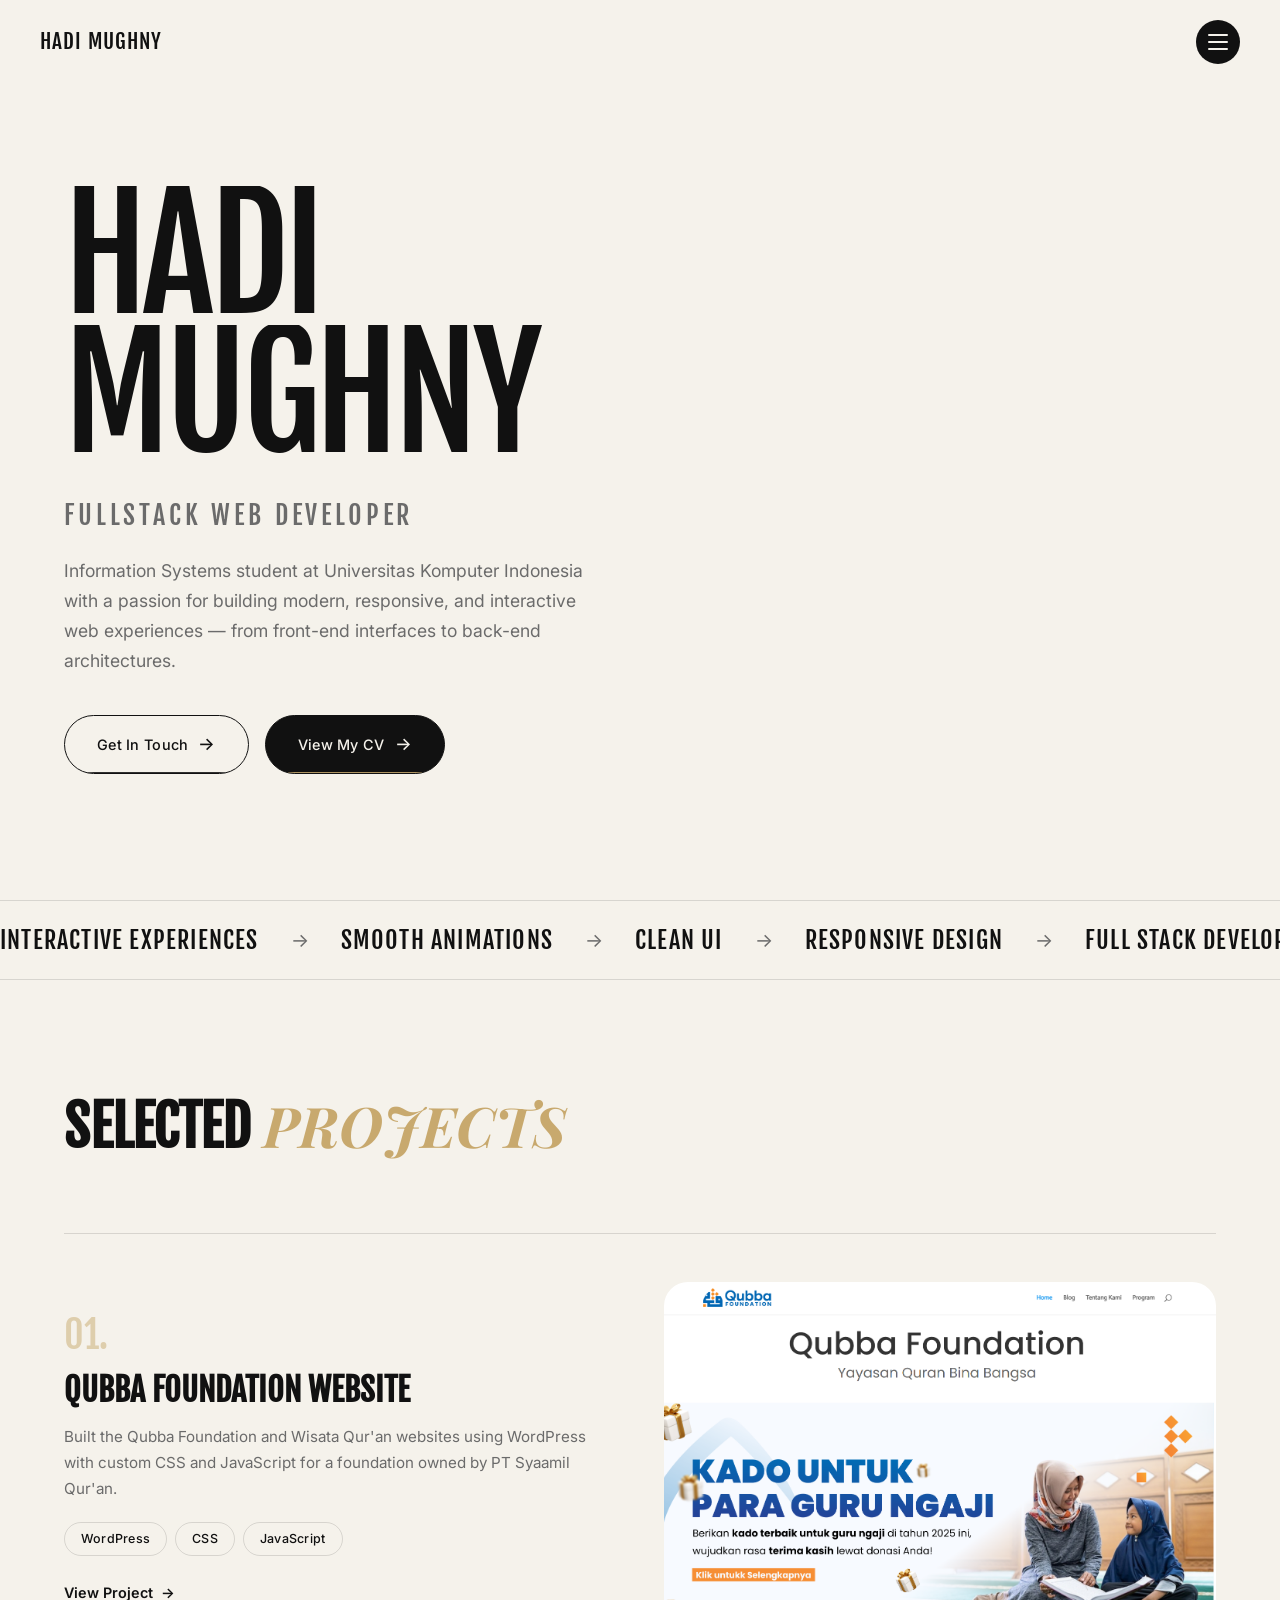
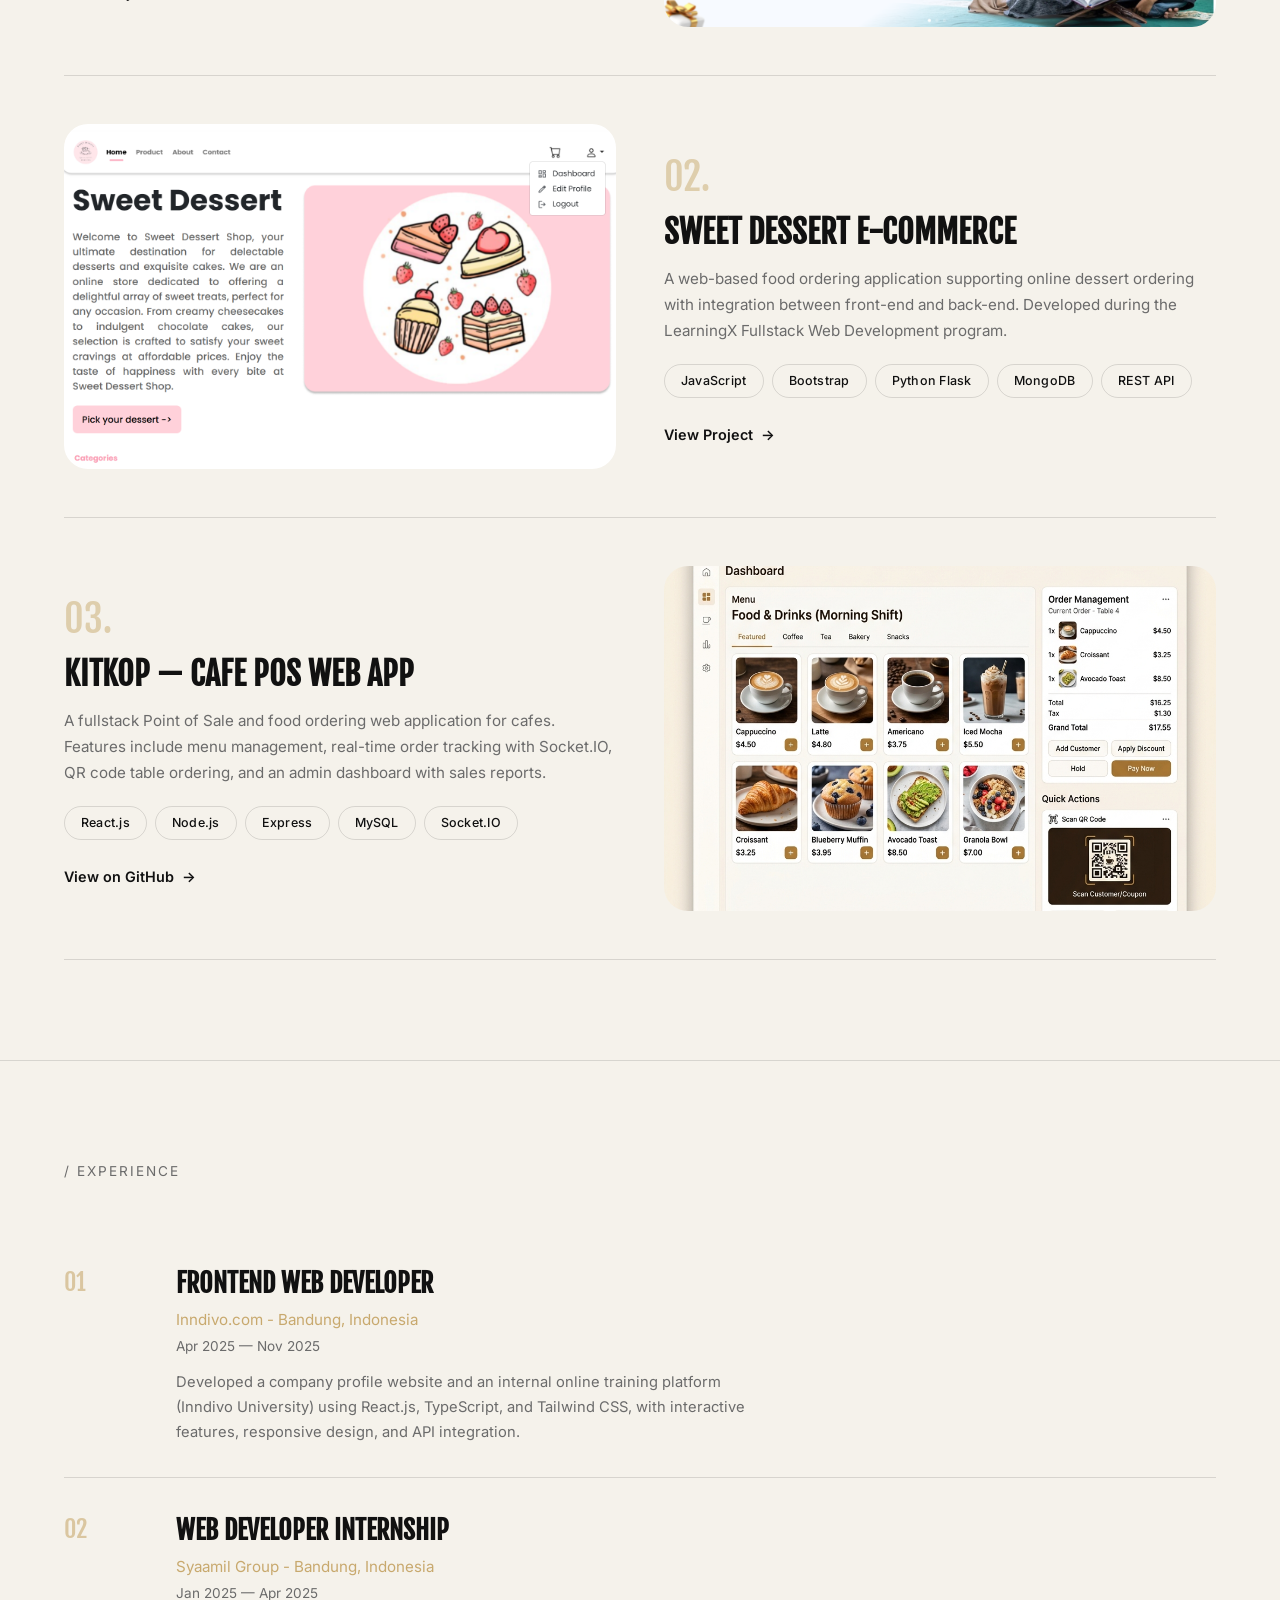
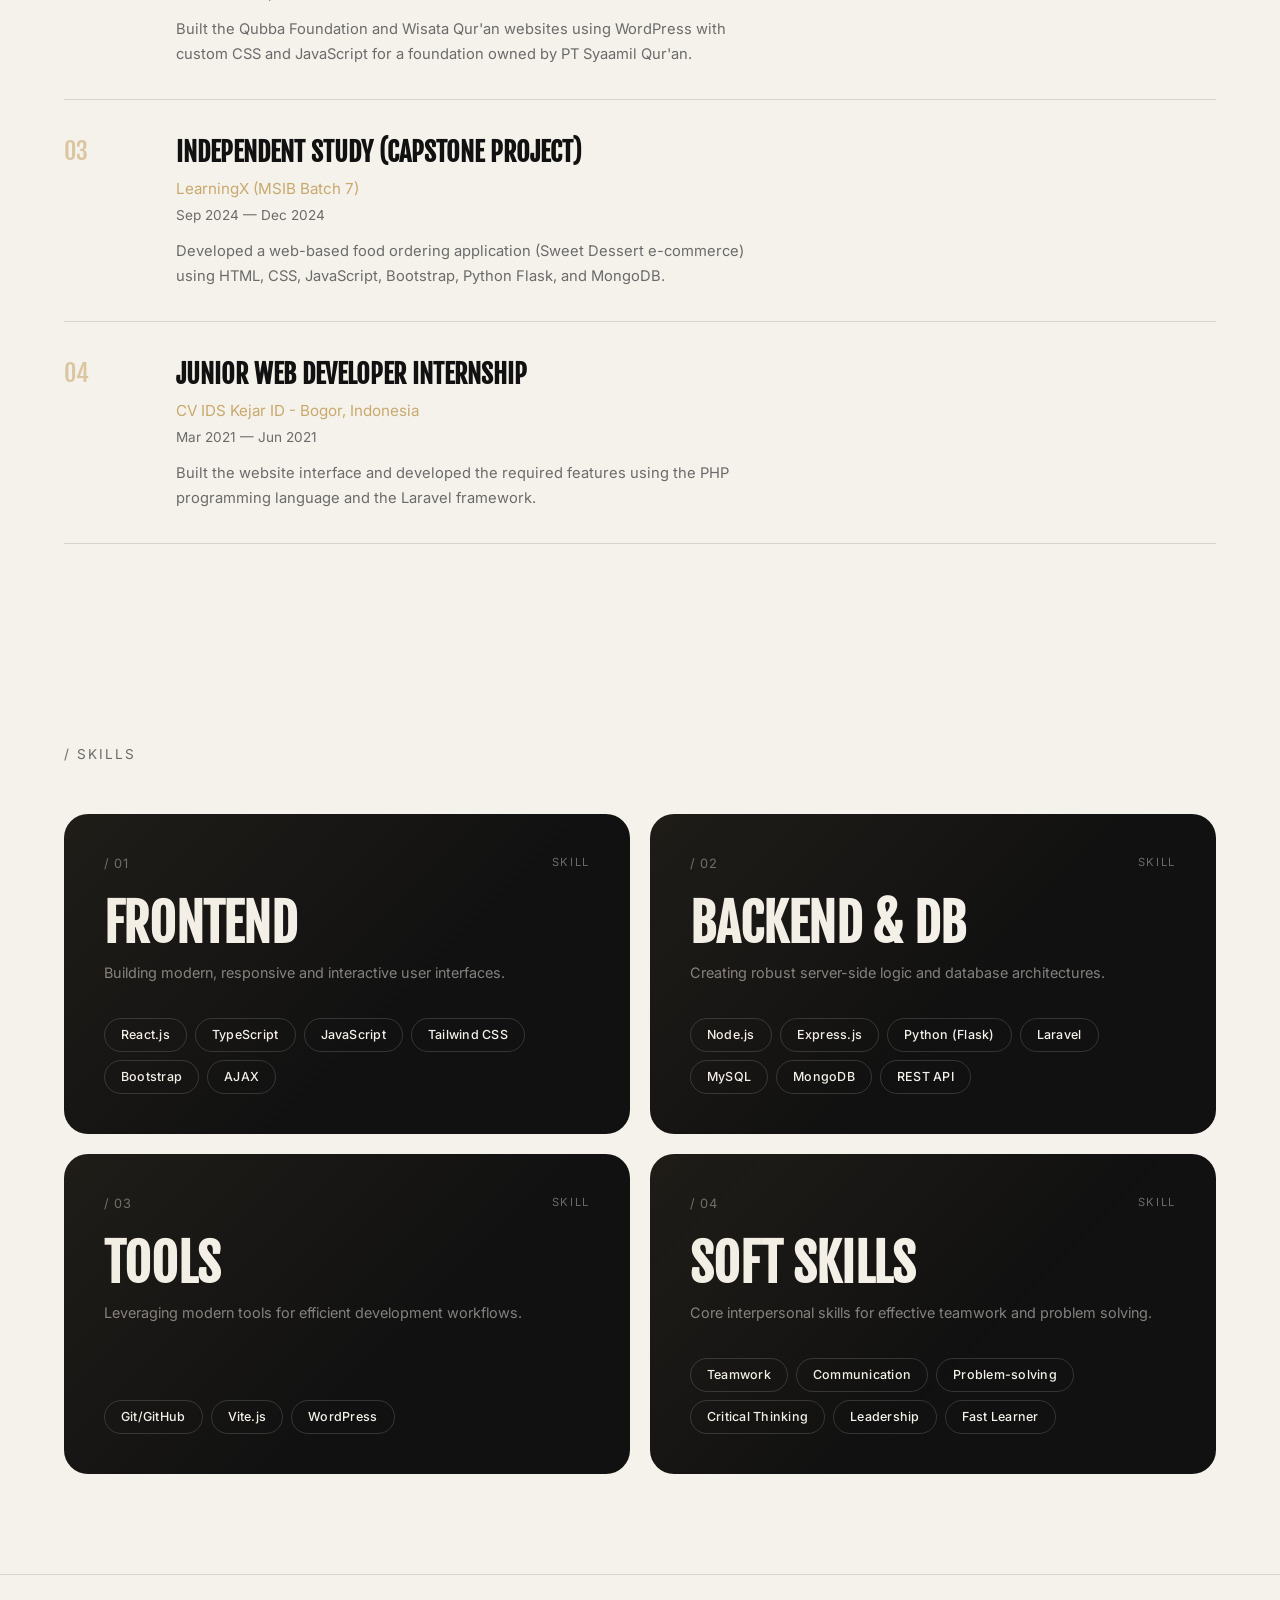
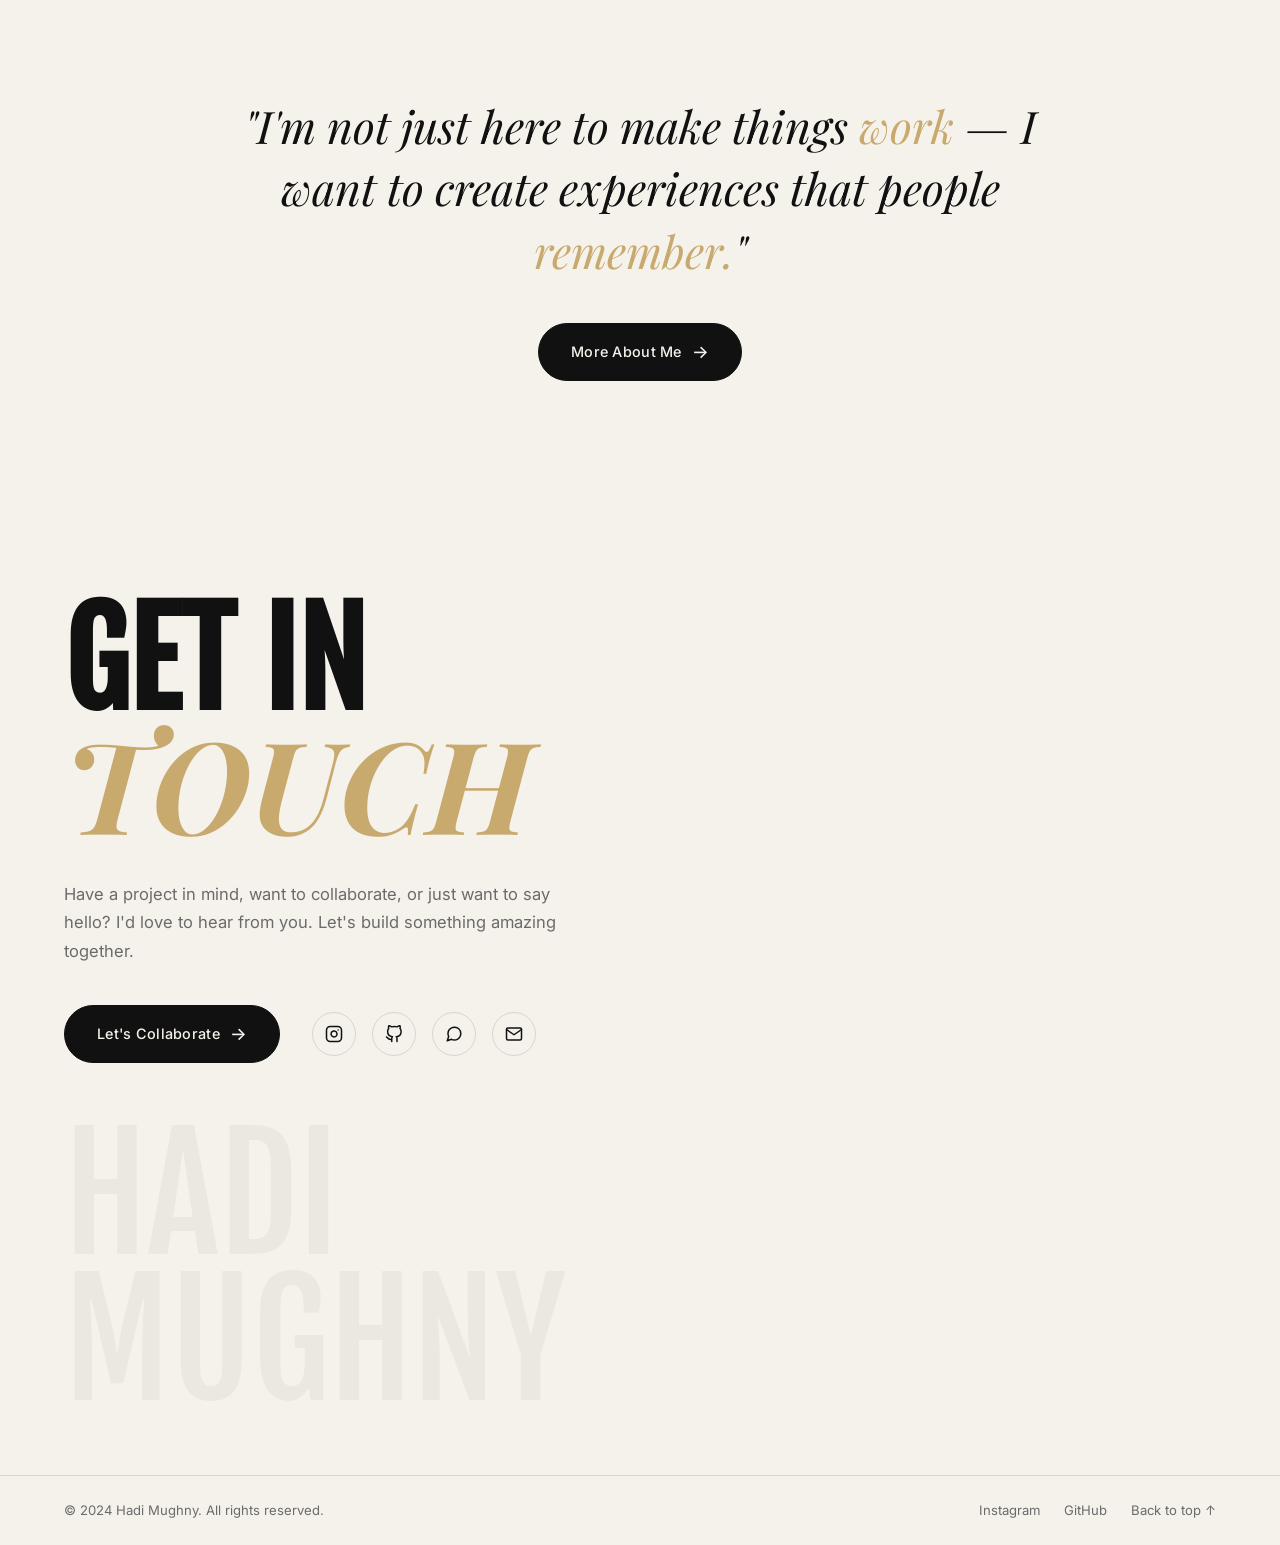
==== commit 412d0c87: "redesign: modern editorial portfolio with updated CV and projects" ====
--- a/index.html
+++ b/index.html
@@ -4,377 +4,508 @@
 <head>
     <meta charset="utf-8">
     <meta name="viewport" content="width=device-width, initial-scale=1">
+    <meta name="description"
+        content="Hadi Mughny — Fullstack Web Developer & UI/UX Designer. Information Systems student at Universitas Komputer Indonesia.">
+    <meta name="author" content="Hadi Mughny">
     <link rel="icon" href="img/tittle.png">
-    <title>Hadi Mughny Porto</title>
-    <link href="https://cdn.jsdelivr.net/npm/bootstrap@5.3.3/dist/css/bootstrap.min.css" rel="stylesheet"
-        integrity="sha384-QWTKZyjpPEjISv5WaRU9OFeRpok6YctnYmDr5pNlyT2bRjXh0JMhjY6hW+ALEwIH" crossorigin="anonymous">
-    <link rel="stylesheet" href="css/style.css">
+    <title>Hadi Mughny — Portfolio</title>
+
+    <!-- Fonts -->
     <link rel="preconnect" href="https://fonts.googleapis.com">
     <link rel="preconnect" href="https://fonts.gstatic.com" crossorigin>
     <link
-        href="https://fonts.googleapis.com/css2?family=Karla:ital,wght@0,200..800;1,200..800&family=Playpen+Sans:wght@100..800&display=swap"
+        href="https://fonts.googleapis.com/css2?family=Fjalla+One&family=Inter:wght@300;400;500;600;700&family=Playfair+Display:ital,wght@0,400;0,700;1,400;1,700&display=swap"
         rel="stylesheet">
+
+    <!-- Styles -->
+    <link rel="stylesheet" href="css/style.css">
 </head>
 
 <body>
-    <script src="https://cdn.jsdelivr.net/npm/bootstrap@5.3.3/dist/js/bootstrap.bundle.min.js"
-        integrity="sha384-YvpcrYf0tY3lHB60NNkmXc5s9fDVZLESaAA55NDzOxhy9GkcIdslK1eN7N6jIeHz"
-        crossorigin="anonymous"></script>
-
-    <!-- ini navbar hadi ganteng bosskuu ( tandain biar ga susah nyari nyaa bwangg ) -->
-
-    <nav class="navbar navbar-expand-lg">
-        <div class="container-fluid">
-            <a class="navbar-brand" href="#">Hadi Mughny</a>
-            <button class="navbar-toggler" type="button" data-bs-toggle="collapse" data-bs-target="#navbarNav"
-                aria-controls="navbarNav" aria-expanded="false" aria-label="Toggle navigation">
-                <span class="navbar-toggler-icon"></span>
-            </button>
-            <div class="collapse navbar-collapse justify-content-center" id="navbarNav">
-                <ul class="navbar-nav ms-auto gap-1">
-                    <li class="nav-item">
-                        <a class="nav-link active" aria-current="page" href="#Home">Home</a>
-                    </li>
-                    <li class="nav-item">
-                        <a class="nav-link active" aria-current="page" href="#About">About</a>
-                    </li>
-                    <li class="nav-item"></li>
-                    <a class="nav-link active" aria-current="page" href="#portofolio">Portofolio</a>
-                    </li>
-                    <li class="nav-item">
-                        <a class="nav-link active" aria-current="page" href="#Contact">Contact</a>
-                    </li>
-                </ul>
-            </div>
-        </div>
+
+    <!-- ===== NAVIGATION ===== -->
+    <nav class="navbar" id="navbar" role="navigation" aria-label="Main navigation">
+        <a href="#home" class="navbar__logo">Hadi Mughny</a>
+        <button class="navbar__toggle" id="navToggle" aria-label="Toggle navigation menu" aria-expanded="false">
+            <span></span>
+            <span></span>
+            <span></span>
+        </button>
     </nav>
 
-    <!-- ini navbar bagian akhirr boskuuu -->
-
-
-    <!-- ini gelombangg bosskuu -->
-
-    <div style="position: relative; overflow: hidden;">
-        <svg id="wave"
-            style="transform:rotate(180deg); transition: 0.3s; position: absolute; top: 0; left: 0; width: 100%; height: auto;"
-            viewBox="0 0 1440 320" version="1.1" xmlns="http://www.w3.org/2000/svg">
-            <defs>
-                <linearGradient id="sw-gradient-0" x1="0" x2="0" y1="1" y2="0">
-                    <stop stop-color="rgba(227, 253, 253, 1)" offset="0%"></stop>
-                    <stop stop-color="rgba(227, 253, 253, 1)" offset="100%"></stop>
-                </linearGradient>
-            </defs>
-            <path fill="url(#sw-gradient-0)"
-                d="M0,224L26.7,229.3C53.3,235,107,245,160,234.7C213.3,224,267,192,320,176C373.3,160,427,160,480,133.3C533.3,107,587,53,640,37.3C693.3,21,747,43,800,69.3C853.3,96,907,128,960,128C1013.3,128,1067,96,1120,112C1173.3,128,1227,192,1280,224C1333.3,256,1387,256,1440,256C1493.3,256,1547,256,1600,256C1653.3,256,1707,256,1760,218.7C1813.3,181,1867,107,1920,85.3C1973.3,64,2027,96,2080,128C2133.3,160,2187,192,2240,176C2293.3,160,2347,96,2400,58.7C2453.3,21,2507,11,2560,10.7C2613.3,11,2667,21,2720,37.3C2773.3,53,2827,75,2880,85.3C2933.3,96,2987,96,3040,117.3C3093.3,139,3147,181,3200,197.3C3253.3,213,3307,203,3360,165.3C3413.3,128,3467,64,3520,42.7C3573.3,21,3627,43,3680,64C3733.3,85,3787,107,3813,117.3L3840,128L3840,320L3813.3,320C3786.7,320,3733,320,3680,320C3626.7,320,3573,320,3520,320C3466.7,320,3413,320,3360,320C3306.7,320,3253,320,3200,320C3146.7,320,3093,320,3040,320C2986.7,320,2933,320,2880,320C2826.7,320,2773,320,2720,320C2666.7,320,2613,320,2560,320C2506.7,320,2453,320,2400,320C2346.7,320,2293,320,2240,320C2186.7,320,2133,320,2080,320C2026.7,320,1973,320,1920,320C1866.7,320,1813,320,1760,320C1706.7,320,1653,320,1600,320C1546.7,320,1493,320,1440,320C1386.7,320,1333,320,1280,320C1226.7,320,1173,320,1120,320C1066.7,320,1013,320,960,320C906.7,320,853,320,800,320C746.7,320,693,320,640,320C586.7,320,533,320,480,320C426.7,320,373,320,320,320C266.7,320,213,320,160,320C106.7,320,53,320,27,320L0,320Z">
-            </path>
-        </svg>
-
-        <!-- ini akhir dari gelombangg boskuuuu -->
-
-        <!-- home sayaa -->
-
-        <div class="jumbotron jumbotron-fluid" id="Home"
-            style="position: relative; z-index: 1; display: flex; justify-content: center; align-items: center; flex-direction: column;">
-            <div class="container"
-                style="margin-top: 100px; display: flex; flex-direction: column; align-items: center;">
-                <img src="img/profileaku.png" alt=""
-                    style="width: 200px; height: 200px; border-radius: 50%; object-fit: cover;">
-                <h1 class="display-7" style="margin-top: 20px;">Welcome to my Portofolio</h1>
-                <p class="lead" style="text-align: center; font-size: medium;">I am Hadi Mughny, Student at Universitas
-                    Komputer Indonesia
-                    | Fullstack Web Developer</p>
-            </div>
-            <div class="text-center" style="margin-top: 20px;">
+    <!-- Full-screen Nav Overlay -->
+    <div class="nav-overlay" id="navOverlay" role="dialog" aria-label="Navigation menu">
+        <nav class="nav-overlay__list">
+            <a href="#home" class="nav-overlay__link" data-nav-link>Home</a>
+            <a href="#projects" class="nav-overlay__link" data-nav-link>Projects</a>
+            <a href="#experience" class="nav-overlay__link" data-nav-link>Experience</a>
+            <a href="#skills" class="nav-overlay__link" data-nav-link>Skills</a>
+            <a href="#contact" class="nav-overlay__link" data-nav-link>Contact</a>
+        </nav>
+    </div>
+
+    <!-- ===== HERO SECTION ===== -->
+    <section class="hero section" id="home">
+        <div class="container">
+            <h1 class="hero__title">
+                <span class="hero__title-line">
+                    <span class="hero__title-text">Hadi</span>
+                </span>
+                <span class="hero__title-line">
+                    <span class="hero__title-text">Mughny</span>
+                </span>
+            </h1>
+            <p class="hero__subtitle">Fullstack Web Developer</p>
+            <p class="hero__description">
+                Information Systems student at Universitas Komputer Indonesia with a passion for building
+                modern, responsive, and interactive web experiences — from front-end interfaces to back-end
+                architectures.
+            </p>
+            <div class="hero__cta-group">
+                <a href="#contact" class="btn btn--outline">
+                    <span>Get In Touch</span>
+                    <span class="btn__arrow">→</span>
+                </a>
                 <a href="https://drive.google.com/file/d/1ynYyNcHFwKgiPw-q6OqFJGANI-9Ly8Pa/view?usp=sharing"
-                    target="_blank">
-                    <button type="submit" class="btn btn-cv">View My CV</button>
+                    target="_blank" class="btn btn--dark">
+                    <span>View My CV</span>
+                    <span class="btn__arrow">→</span>
                 </a>
-                <a href="https://api.whatsapp.com/send?phone=6285775005702" target="_blank">
-                    <button type="submit" class="btn btn-contact">Contact Me</button>
+            </div>
+        </div>
+    </section>
+
+    <!-- ===== MARQUEE BANNER ===== -->
+    <div class="marquee" aria-hidden="true">
+        <div class="marquee__track">
+            <div class="marquee__content">
+                <span class="marquee__item">Interactive Experiences</span>
+                <span class="marquee__separator">→</span>
+                <span class="marquee__item">Smooth Animations</span>
+                <span class="marquee__separator">→</span>
+                <span class="marquee__item">Clean UI</span>
+                <span class="marquee__separator">→</span>
+                <span class="marquee__item">Responsive Design</span>
+                <span class="marquee__separator">→</span>
+                <span class="marquee__item">Full Stack Development</span>
+                <span class="marquee__separator">→</span>
+                <span class="marquee__item">UI/UX Design</span>
+                <span class="marquee__separator">→</span>
+            </div>
+            <div class="marquee__content">
+                <span class="marquee__item">Interactive Experiences</span>
+                <span class="marquee__separator">→</span>
+                <span class="marquee__item">Smooth Animations</span>
+                <span class="marquee__separator">→</span>
+                <span class="marquee__item">Clean UI</span>
+                <span class="marquee__separator">→</span>
+                <span class="marquee__item">Responsive Design</span>
+                <span class="marquee__separator">→</span>
+                <span class="marquee__item">Full Stack Development</span>
+                <span class="marquee__separator">→</span>
+                <span class="marquee__item">UI/UX Design</span>
+                <span class="marquee__separator">→</span>
+            </div>
+        </div>
+    </div>
+
+    <!-- ===== SELECTED PROJECTS ===== -->
+    <section class="projects section" id="projects">
+        <div class="container">
+            <div class="projects__header reveal">
+                <h2 class="projects__title">Selected <span class="text-gold">Projects</span></h2>
+            </div>
+
+            <!-- Project 1 -->
+            <article class="project-card">
+                <div class="project-card__image-wrapper">
+                    <img src="img/porto 11.png" alt="Website Qubba Foundation">
+                </div>
+                <div class="project-card__info">
+                    <div class="project-card__number">01.</div>
+                    <h3 class="project-card__title">Qubba Foundation Website</h3>
+                    <p class="project-card__desc">
+                        Built the Qubba Foundation and Wisata Qur'an websites using WordPress with custom CSS and JavaScript for a foundation owned by PT Syaamil Qur'an.
+                    </p>
+                    <div class="project-card__tech">
+                        <span class="pill">WordPress</span>
+                        <span class="pill">CSS</span>
+                        <span class="pill">JavaScript</span>
+                    </div>
+                    <a href="https://qubbafoundation.org/" target="_blank" class="project-card__link">
+                        View Project <span class="project-card__link-arrow">→</span>
+                    </a>
+                </div>
+            </article>
+
+            <!-- Project 2 -->
+            <article class="project-card">
+                <div class="project-card__image-wrapper">
+                    <img src="img/porto 7.png" alt="Sweet Dessert E-Commerce">
+                </div>
+                <div class="project-card__info">
+                    <div class="project-card__number">02.</div>
+                    <h3 class="project-card__title">Sweet Dessert E-Commerce</h3>
+                    <p class="project-card__desc">
+                        A web-based food ordering application supporting online dessert ordering with integration between front-end and back-end. Developed during the LearningX Fullstack Web Development program.
+                    </p>
+                    <div class="project-card__tech">
+                        <span class="pill">JavaScript</span>
+                        <span class="pill">Bootstrap</span>
+                        <span class="pill">Python Flask</span>
+                        <span class="pill">MongoDB</span>
+                        <span class="pill">REST API</span>
+                    </div>
+                    <a href="https://sweetdessert.glitch.me/" target="_blank" class="project-card__link">
+                        View Project <span class="project-card__link-arrow">→</span>
+                    </a>
+                </div>
+            </article>
+
+
+            <!-- Project 3 -->
+            <article class="project-card">
+                <div class="project-card__image-wrapper">
+                    <img src="img/kitkop.png" alt="Kitkop Web App">
+                </div>
+                <div class="project-card__info">
+                    <div class="project-card__number">03.</div>
+                    <h3 class="project-card__title">Kitkop — Cafe POS Web App</h3>
+                    <p class="project-card__desc">
+                        A fullstack Point of Sale and food ordering web application for cafes. Features include menu management, real-time order tracking with Socket.IO, QR code table ordering, and an admin dashboard with sales reports.
+                    </p>
+                    <div class="project-card__tech">
+                        <span class="pill">React.js</span>
+                        <span class="pill">Node.js</span>
+                        <span class="pill">Express</span>
+                        <span class="pill">MySQL</span>
+                        <span class="pill">Socket.IO</span>
+                    </div>
+                    <a href="https://github.com/hadimughny7/kitkop-web-app" target="_blank"
+                        class="project-card__link">
+                        View on GitHub <span class="project-card__link-arrow">→</span>
+                    </a>
+                </div>
+            </article>
+
+        </div>
+    </section>
+
+    <!-- ===== EXPERIENCE SECTION ===== -->
+    <section class="experience section" id="experience">
+        <div class="container">
+            <p class="experience__label reveal">/ Experience</p>
+
+            <div class="experience__entry">
+                <div class="experience__number">01</div>
+                <div>
+                    <h3 class="experience__role">Frontend Web Developer</h3>
+                    <p class="experience__company">Inndivo.com - Bandung, Indonesia</p>
+                    <p class="experience__period">Apr 2025 — Nov 2025</p>
+                    <p class="experience__desc">
+                        Developed a company profile website and an internal online training platform (Inndivo University) using React.js, TypeScript, and Tailwind CSS, with interactive features, responsive design, and API integration.
+                    </p>
+                </div>
+            </div>
+
+            <div class="experience__entry">
+                <div class="experience__number">02</div>
+                <div>
+                    <h3 class="experience__role">Web Developer Internship</h3>
+                    <p class="experience__company">Syaamil Group - Bandung, Indonesia</p>
+                    <p class="experience__period">Jan 2025 — Apr 2025</p>
+                    <p class="experience__desc">
+                        Built the Qubba Foundation and Wisata Qur'an websites using WordPress with custom CSS and JavaScript for a foundation owned by PT Syaamil Qur'an.
+                    </p>
+                </div>
+            </div>
+
+            <div class="experience__entry">
+                <div class="experience__number">03</div>
+                <div>
+                    <h3 class="experience__role">Independent Study (Capstone Project)</h3>
+                    <p class="experience__company">LearningX (MSIB Batch 7)</p>
+                    <p class="experience__period">Sep 2024 — Dec 2024</p>
+                    <p class="experience__desc">
+                        Developed a web-based food ordering application (Sweet Dessert e-commerce) using HTML, CSS, JavaScript, Bootstrap, Python Flask, and MongoDB.
+                    </p>
+                </div>
+            </div>
+
+            <div class="experience__entry">
+                <div class="experience__number">04</div>
+                <div>
+                    <h3 class="experience__role">Junior Web Developer Internship</h3>
+                    <p class="experience__company">CV IDS Kejar ID - Bogor, Indonesia</p>
+                    <p class="experience__period">Mar 2021 — Jun 2021</p>
+                    <p class="experience__desc">
+                        Built the website interface and developed the required features using the PHP programming language and the Laravel framework.
+                    </p>
+                </div>
+            </div>
+
+        </div>
+    </section>
+
+    <!-- ===== SKILLS SECTION ===== -->
+    <section class="skills section" id="skills">
+        <div class="container">
+            <p class="skills__label reveal">/ Skills</p>
+
+            <div class="skills__grid">
+                <!-- Skill 1: Frontend -->
+                <div class="skill-card">
+                    <div class="skill-card__header">
+                        <span class="skill-card__number">/ 01</span>
+                        <span class="skill-card__badge">SKILL</span>
+                    </div>
+                    <h3 class="skill-card__title">Frontend</h3>
+                    <p class="skill-card__subtitle">Building modern, responsive and interactive user interfaces.</p>
+                    <div class="skill-card__pills">
+                        <span class="pill pill--dark">React.js</span>
+                        <span class="pill pill--dark">TypeScript</span>
+                        <span class="pill pill--dark">JavaScript</span>
+                        <span class="pill pill--dark">Tailwind CSS</span>
+                        <span class="pill pill--dark">Bootstrap</span>
+                        <span class="pill pill--dark">AJAX</span>
+                    </div>
+                </div>
+
+                <!-- Skill 2: Backend -->
+                <div class="skill-card">
+                    <div class="skill-card__header">
+                        <span class="skill-card__number">/ 02</span>
+                        <span class="skill-card__badge">SKILL</span>
+                    </div>
+                    <h3 class="skill-card__title">Backend & DB</h3>
+                    <p class="skill-card__subtitle">Creating robust server-side logic and database architectures.</p>
+                    <div class="skill-card__pills">
+                        <span class="pill pill--dark">Node.js</span>
+                        <span class="pill pill--dark">Express.js</span>
+                        <span class="pill pill--dark">Python (Flask)</span>
+                        <span class="pill pill--dark">Laravel</span>
+                        <span class="pill pill--dark">MySQL</span>
+                        <span class="pill pill--dark">MongoDB</span>
+                        <span class="pill pill--dark">REST API</span>
+                    </div>
+                </div>
+
+                <!-- Skill 3: Tools -->
+                <div class="skill-card">
+                    <div class="skill-card__header">
+                        <span class="skill-card__number">/ 03</span>
+                        <span class="skill-card__badge">SKILL</span>
+                    </div>
+                    <h3 class="skill-card__title">Tools</h3>
+                    <p class="skill-card__subtitle">Leveraging modern tools for efficient development workflows.</p>
+                    <div class="skill-card__pills">
+                        <span class="pill pill--dark">Git/GitHub</span>
+                        <span class="pill pill--dark">Vite.js</span>
+                        <span class="pill pill--dark">WordPress</span>
+                    </div>
+                </div>
+
+                <!-- Skill 4: Soft Skills -->
+                <div class="skill-card">
+                    <div class="skill-card__header">
+                        <span class="skill-card__number">/ 04</span>
+                        <span class="skill-card__badge">SKILL</span>
+                    </div>
+                    <h3 class="skill-card__title">Soft Skills</h3>
+                    <p class="skill-card__subtitle">Core interpersonal skills for effective teamwork and problem solving.</p>
+                    <div class="skill-card__pills">
+                        <span class="pill pill--dark">Teamwork</span>
+                        <span class="pill pill--dark">Communication</span>
+                        <span class="pill pill--dark">Problem-solving</span>
+                        <span class="pill pill--dark">Critical Thinking</span>
+                        <span class="pill pill--dark">Leadership</span>
+                        <span class="pill pill--dark">Fast Learner</span>
+                    </div>
+                </div>
+            </div>
+        </div>
+    </section>
+
+    <!-- ===== PHILOSOPHY QUOTE ===== -->
+    <section class="philosophy section-sm">
+        <div class="container">
+            <blockquote class="philosophy__quote">
+                "I'm not just here to make things <span class="text-gold">work</span> — I want to create
+                experiences that people <span class="text-gold">remember.</span>"
+            </blockquote>
+            <a href="#contact" class="btn btn--dark" style="margin: 0 auto; display: inline-flex;">
+                <span>More About Me</span>
+                <span class="btn__arrow">→</span>
+            </a>
+        </div>
+    </section>
+
+    <!-- ===== CONTACT / GET IN TOUCH ===== -->
+    <section class="contact section" id="contact">
+        <div class="container">
+            <h2 class="contact__title reveal">
+                GET IN<br><span class="text-gold">Touch</span>
+            </h2>
+            <p class="contact__text reveal">
+                Have a project in mind, want to collaborate, or just want to say hello?
+                I'd love to hear from you. Let's build something amazing together.
+            </p>
+
+            <div class="contact__cta-row reveal">
+                <a href="https://api.whatsapp.com/send?phone=6285775005702" target="_blank" class="btn btn--dark">
+                    <span>Let's Collaborate</span>
+                    <span class="btn__arrow">→</span>
                 </a>
-            </div>
-        </div>
-
-    </div>
-
-    <!-- beresan home nya -->
-
-    <!-- ini tentang saya  -->
-
-    <section class="about-section" style="background-color: #ffffff; padding: 60px 0;" id="About">
-        <div class="container">
-            <div class="row align-items-stretch" style="display: flex; flex-wrap: wrap;">
-                <div class="col-md-6 d-flex align-items-stretch">
-                    <img src="img/about.gif" alt="About Me Image" class="img-fluid rounded"
-                        style="object-fit: cover; width: 100%; height: 100%;">
-                </div>
-                <div class="col-md-6 d-flex align-items-stretch">
-                    <div class=""
-                        style="background-color: #E3FDFD; border-radius: 20px; padding: 20px; box-shadow: 0 4px 10px rgba(0, 0, 0, 0.1); height: 100%; width: 100%;">
-                        <div>
-                            <h1 style="color: #71C9CE; font-weight: bold;">Hadi Mughny</h1>
-                            <h2 style="color: #000000; font-weight: bold;">About Me</h2>
-                            <p style="color: #000000; line-height: 1.6; font-size: large;">
-                                Information Systems student at the Indonesian Computer University with a great interest
-                                in technology, in particular
-                                full-stack web development, including front-end and back-end. I am hardworking, honest
-                                and always enthusiastic
-                                learn new skills and knowledge. With a friendly, polite and helpful personality, I am
-                                Able to work independently or in a team in a dynamic environment. Listening and
-                                problem-solving skills
-                                A good one allows me to provide the right solution in various situations.
-                            </p>
-                        </div>
-                    </div>
-                </div>
+
+                <div class="contact__socials">
+                    <a href="https://www.instagram.com/hadimghny/" target="_blank" class="contact__social-link"
+                        aria-label="Instagram">
+                        <svg width="18" height="18" viewBox="0 0 24 24" fill="none" stroke="currentColor"
+                            stroke-width="2" stroke-linecap="round" stroke-linejoin="round">
+                            <rect x="2" y="2" width="20" height="20" rx="5" ry="5"></rect>
+                            <path d="M16 11.37A4 4 0 1 1 12.63 8 4 4 0 0 1 16 11.37z"></path>
+                            <line x1="17.5" y1="6.5" x2="17.51" y2="6.5"></line>
+                        </svg>
+                    </a>
+                    <a href="https://github.com/hadimughny7" target="_blank" class="contact__social-link"
+                        aria-label="GitHub">
+                        <svg width="18" height="18" viewBox="0 0 24 24" fill="none" stroke="currentColor"
+                            stroke-width="2" stroke-linecap="round" stroke-linejoin="round">
+                            <path
+                                d="M9 19c-5 1.5-5-2.5-7-3m14 6v-3.87a3.37 3.37 0 0 0-.94-2.61c3.14-.35 6.44-1.54 6.44-7A5.44 5.44 0 0 0 20 4.77 5.07 5.07 0 0 0 19.91 1S18.73.65 16 2.48a13.38 13.38 0 0 0-7 0C6.27.65 5.09 1 5.09 1A5.07 5.07 0 0 0 5 4.77a5.44 5.44 0 0 0-1.5 3.78c0 5.42 3.3 6.61 6.44 7A3.37 3.37 0 0 0 9 18.13V22">
+                            </path>
+                        </svg>
+                    </a>
+                    <a href="https://api.whatsapp.com/send?phone=6285775005702" target="_blank"
+                        class="contact__social-link" aria-label="WhatsApp">
+                        <svg width="18" height="18" viewBox="0 0 24 24" fill="none" stroke="currentColor"
+                            stroke-width="2" stroke-linecap="round" stroke-linejoin="round">
+                            <path
+                                d="M21 11.5a8.38 8.38 0 0 1-.9 3.8 8.5 8.5 0 0 1-7.6 4.7 8.38 8.38 0 0 1-3.8-.9L3 21l1.9-5.7a8.38 8.38 0 0 1-.9-3.8 8.5 8.5 0 0 1 4.7-7.6 8.38 8.38 0 0 1 3.8-.9h.5a8.48 8.48 0 0 1 8 8v.5z">
+                            </path>
+                        </svg>
+                    </a>
+                    <a href="mailto:hadimughny@email.com" class="contact__social-link" aria-label="Email">
+                        <svg width="18" height="18" viewBox="0 0 24 24" fill="none" stroke="currentColor"
+                            stroke-width="2" stroke-linecap="round" stroke-linejoin="round">
+                            <path d="M4 4h16c1.1 0 2 .9 2 2v12c0 1.1-.9 2-2 2H4c-1.1 0-2-.9-2-2V6c0-1.1.9-2 2-2z">
+                            </path>
+                            <polyline points="22,6 12,13 2,6"></polyline>
+                        </svg>
+                    </a>
+                </div>
+            </div>
+
+            <div class="contact__watermark" aria-hidden="true">
+                HADI<br>MUGHNY
             </div>
         </div>
     </section>
 
-    <!-- itulahh kawan tentang sayaa -->
-
-
-    <!-- portfolio hadiii dimulaii anjayy -->
-
-    <div class="container" style="margin-bottom: 80px;" id="portofolio">
-        <h1 style="color: #000000; font-weight: bold;">My Projects</h1>
-        <p style="color: grey; font-size: medium;">This contains some of my projects.</p>
-        <div class="row">
-            <div class="col-md-6 col-lg-4 mt-3">
-                <div class="card border-1 transform-on-hover">
-                    <a href="https://www.figma.com/design/gsmNaFgVSa6SgVAiEcTgVR/TradlyPlatform---Headless-Commerce-API-Kit-(Community)?node-id=0-1&t=BpyMjTaATG9vwoId-1"
-                        class="lightbox">
-                        <img src="img/porto1.png" class="card-img-top" alt="Deskripsi Gambar">
-                    </a>
-                    <div class="top-left-text"
-                        style="position: absolute; top: 10px; left: 10px; background-color: #E3FDFD; padding: 5px 10px; border-radius: 10px;">
-                        <h4 style="margin: 0; font-size: 16px; color: grey;">UI & UX Project</h4>
-                    </div>
-                </div>
-                <p style="color: grey; font-size: medium; margin-top: 15px;">
-                    This is about making UI & UX design for gaming tools and equipment store, i use figma to make this
-                    project, and i really enjoy making it.</p>
-            </div>
-
-            <div class="col-md-6 col-lg-4 mt-3">
-                <div class="card border-1 transform-on-hover">
-                    <a href="https://hadimughny7.github.io/webisengkati/" class="lightbox">
-                        <img src="img/porto2.png" class="card-img-top" alt="Deskripsi Gambar">
-                    </a>
-                    <div class="top-left-text"
-                        style="position: absolute; top: 10px; left: 10px; background-color: #E3FDFD; padding: 5px 10px; border-radius: 10px;">
-                        <h4 style="margin: 0; font-size: 16px; color: grey;">FrontEnd Project</h4>
-                    </div>
-                </div>
-                <p style="color: grey; font-size: medium; margin-top: 15px;">
-                    This project contains a frontend website, this website is about a store that sells the latest and
-                    complete gaming equipment and tools, this website is to make it easier for buyers to buy their
-                    gaming equipment.</p>
-            </div>
-
-            <div class="col-md-6 col-lg-4 mt-3">
-                <div class="card border-1 transform-on-hover">
-                    <a href="https://www.figma.com/design/aP810uWMGDVjDplWP1RIZC/Project-Work?node-id=0-1&t=wW6qItXt2uNwKJBi-1"
-                        class="lightbox">
-                        <img src="img/porto3.png" class="card-img-top" alt="Deskripsi Gambar">
-                    </a>
-                    <div class="top-left-text"
-                        style="position: absolute; top: 10px; left: 10px; background-color: #E3FDFD; padding: 5px 10px; border-radius: 10px;">
-                        <h4 style="margin: 0; font-size: 16px; color: grey;">UI & UX Project</h4>
-                    </div>
-                </div>
-                <p style="color: grey; font-size: medium; margin-top: 15px;">
-                    I once made UI & UX for a school operational assistance management system website when I was still
-                    in vocational school, that is an example of the image.</p>
-            </div>
-        </div>
-        <div class="row">
-            <div class="col-md-6 col-lg-4 mt-3">
-                <div class="card border-1 transform-on-hover">
-                    <a href="https://www.figma.com/design/lZlpJHHd5YsAYJT86AaTDd/Untitled?node-id=0-1&t=U2HujXYycEgOammm-1"
-                        class="lightbox">
-                        <img src="img/porto4.png" class="card-img-top" alt="Deskripsi Gambar">
-                    </a>
-                    <div class="top-left-text"
-                        style="position: absolute; top: 10px; left: 10px; background-color: #E3FDFD; padding: 5px 10px; border-radius: 10px;">
-                        <h4 style="margin: 0; font-size: 16px; color: grey;">Poster Design</h4>
-                    </div>
-                </div>
-                <p style="color: grey; font-size: medium; margin-top: 15px;">
-                    I once made a poster design using figma, the theme of this poster is about how we can protect nature
-                    and how to recycle waste.</p>
-            </div>
-
-            <div class="col-md-6 col-lg-4 mt-3">
-                <div class="card border-1 transform-on-hover">
-                    <a href="https://www.figma.com/design/IJRSFiElBBwuyMz871M8Sm/Untitled?node-id=0-1&t=ddcCzUAL9QJTeMVc-1"
-                        class="lightbox">
-                        <img src="img/porto5.png" class="card-img-top" alt="Deskripsi Gambar">
-                    </a>
-                    <div class="top-left-text"
-                        style="position: absolute; top: 10px; left: 10px; background-color: #E3FDFD; padding: 5px 10px; border-radius: 10px;">
-                        <h4 style="margin: 0; font-size: 16px; color: grey;">UI & UX Project</h4>
-                    </div>
-                </div>
-                <p style="color: grey; font-size: medium; margin-top: 15px;">
-                    I have created UI & UX designs using Figma, UI & UX designs for online shops that sell goods,
-                    clothes, electronics, etc., the design is very simple but quite useful.</p>
-            </div>
-
-            <div class="col-md-6 col-lg-4 mt-3">
-                <div class="card border-1 transform-on-hover">
-                    <a href="https://www.figma.com/design/2xpua6Wj5oqMIYRR2ZG5JA/Untitled?node-id=1-2&t=hoMbb1BDXPM6vyQX-1"
-                        class="lightbox">
-                        <img src="img/porto6.png" class="card-img-top" alt="Deskripsi Gambar">
-                    </a>
-                    <div class="top-left-text"
-                        style="position: absolute; top: 10px; left: 10px; background-color: #E3FDFD; padding: 5px 10px; border-radius: 10px;">
-                        <h4 style="margin: 0; font-size: 16px; color: grey;">UI & UX Project</h4>
-                    </div>
-                </div>
-                <p style="color: grey; font-size: medium; margin-top: 15px;">
-                    I made a UI & UX design about selling tour tickets to Nusa Penida, there are features for buying
-                    tickets, about it, distance and time as well as the prices listed..</p>
-            </div>
-        </div>
-        <div class="row">
-            <div class="col-md-6 col-lg-4 mt-3">
-                <div class="card border-1 transform-on-hover">
-                    <a href="https://sweetdessert.glitch.me/" class="lightbox">
-                        <img src="img/porto 10.png" class="card-img-top" alt="Deskripsi Gambar">
-                    </a>
-                    <div class="top-left-text"
-                        style="position: absolute; top: 10px; left: 10px; background-color: #E3FDFD; padding: 5px 10px; border-radius: 10px;">
-                        <h4 style="margin: 0; font-size: 16px; color: grey;">Website Bucketlist</h4>
-                    </div>
-                </div>
-                <p style="color: grey; font-size: medium; margin-top: 15px;">
-                    Making Website Bucketlist website using json, python with flask framework, mongodb, jquery, ajax,
-                    and deployed to glitch
-                </p>
-            </div>
-            <div class="col-md-6 col-lg-4 mt-3">
-                <div class="card border-1 transform-on-hover">
-                    <a href="https://mugnaifavmovie.glitch.me/" class="lightbox">
-                        <img src="img/porto 8.png" class="card-img-top" alt="Deskripsi Gambar">
-                    </a>
-                    <div class="top-left-text"
-                        style="position: absolute; top: 10px; left: 10px; background-color: #E3FDFD; padding: 5px 10px; border-radius: 10px;">
-                        <h4 style="margin: 0; font-size: 16px; color: grey;">Website Favorite Movie</h4>
-                    </div>
-                </div>
-                <p style="color: grey; font-size: medium; margin-top: 15px;">
-                    Making Favorite Movie website using python with flask framework, mongodb, jquery, ajax, and deployed
-                    to glitch</p>
-            </div>
-
-            <div class="col-md-6 col-lg-4 mt-3">
-                <div class="card border-1 transform-on-hover">
-                    <a href="https://qubbafoundation.org/" class="lightbox">
-                        <img src="img/porto 11.png" class="card-img-top" alt="Deskripsi Gambar">
-                    </a>
-                    <div class="top-left-text"
-                        style="position: absolute; top: 10px; left: 10px; background-color: #E3FDFD; padding: 5px 10px; border-radius: 10px;">
-                        <h4 style="margin: 0; font-size: 16px; color: grey;">Website Qubba Foundation</h4>
-                    </div>
-                </div>
-                <p style="color: grey; font-size: medium; margin-top: 15px;">
-                    Making Website Qubba Foundation Using Wordpress for Foundation owned by PT Syaamil Qur'an
-                </p>
-            </div>
-        </div>
-        <div class="row">
-            <div class="col-md-6 col-lg-4 mt-3">
-                <div class="card border-1 transform-on-hover">
-                    <a href="https://peppermint-unexpected-antimony.glitch.me/" class="lightbox">
-                        <img src="img/porto 9.png" class="card-img-top" alt="Deskripsi Gambar">
-                    </a>
-                    <div class="top-left-text"
-                        style="position: absolute; top: 10px; left: 10px; background-color: #E3FDFD; padding: 5px 10px; border-radius: 10px;">
-                        <h4 style="margin: 0; font-size: 16px; color: grey;">Website Sparta Vocabulary Notebook</h4>
-                    </div>
-                </div>
-                <p style="color: grey; font-size: medium; margin-top: 15px;">
-                    Making Sparta Vocabulary Notebook website using json, python with flask framework, mongodb, jquery,
-                    ajax, and deployed to glitch</p>
-            </div>
-            <div class="col-md-6 col-lg-4 mt-3">
-                <div class="card border-1 transform-on-hover">
-                    <a href="https://sweetdessert.glitch.me/" class="lightbox">
-                        <img src="img/porto 7.png" class="card-img-top" alt="Deskripsi Gambar">
-                    </a>
-                    <div class="top-left-text"
-                        style="position: absolute; top: 10px; left: 10px; background-color: #E3FDFD; padding: 5px 10px; border-radius: 10px;">
-                        <h4 style="margin: 0; font-size: 16px; color: grey;">Ecommerce Website</h4>
-                    </div>
-                </div>
-                <p style="color: grey; font-size: medium; margin-top: 15px;">
-                    Create an Ecommerce website using html, css, bootstrap, ajax, mongodb, python with the flask
-                    framework and deploy using glitch
-                </p>
-            </div>
-        </div>
-    </div>
-
-    <!-- portfolio nya hadii siuuuuu -->
-
-    <!-- ini kontaknya abangkuuu -->
-
-    <section class="bg-light" style="background-color: #ffffff; padding: 60px 0; margin-top: 80px;" id="Contact">
-        <div class="container" style="margin-bottom: 0;">
-            <h2 class="text-center mb-5" style="color: #3a3a3a;">Contact Me</h2>
-            <div class="row justify-content-center">
-                <div class="col-md-6">
-                    <div class="p-4"
-                        style="background-color: white; border-radius: 10px; box-shadow: 0 4px 20px rgba(0, 0, 0, 0.1); margin-bottom: 0;">
-                        <form>
-                            <div class="form-group">
-                                <label for="name"
-                                    style="color: #3a3a3a; display: inline-block; width: 100%;">Name</label>
-                                <input type="text" class="form-control" id="name"
-                                    style="border: 1px solid #71C9CE; border-radius: 5px; width: 100%;">
-                            </div>
-                            <div class="form-group">
-                                <label for="email"
-                                    style="color: #3a3a3a; display: inline-block; width: 100%;">Email</label>
-                                <input type="email" class="form-control" id="email"
-                                    style="border: 1px solid #71C9CE; border-radius: 5px; width: 100%;">
-                            </div>
-                            <div class="form-group">
-                                <label for="message"
-                                    style="color: #3a3a3a; display: inline-block; width: 100%;">Message</label>
-                                <textarea class="form-control" id="message" rows="3"
-                                    style="border: 1px solid #71C9CE; border-radius: 5px; width: 100%;"></textarea>
-                            </div>
-                            <div class="text-center" style="margin-top: 20px;">
-                                <button type="submit" class="btn btn-primary"
-                                    style="background-color: #71C9CE; border-color: #71C9CE;">Submit</button>
-                            </div>
-                        </form>
-                    </div>
-                </div>
-            </div>
-        </div>
-    </section>
-
-    <!-- beresan kontaknyaa abbangkuuu -->
-
-    <!-- ini adalah footer saya -->
-
-    <footer class="site-footer"
-        style="margin-top: 0; padding: 20px 0; background-color: #E3FDFD; display: flex; justify-content: center; align-items: center; height: 100px;">
-        <div class="container" style="width: 100%; text-align: center;">
-            <p class="mb-0" style="font-size: 15px;">
-                Copyright &copy; 2024
-                <a class="footer-link" href="#Home">Portofolio</a> <span>|</span>
-                <a class="footer-link" rel="sponsored" href="https://www.instagram.com/hadimghny/" target="_blank">
-                    Hadi
-                    Mughny</a>
-            </p>
+    <!-- ===== FOOTER ===== -->
+    <footer class="footer">
+        <div class="container">
+            <div class="footer__inner">
+                <p class="footer__copy">© 2024 Hadi Mughny. All rights reserved.</p>
+                <div class="footer__links">
+                    <a href="https://www.instagram.com/hadimghny/" target="_blank" class="footer__link">Instagram</a>
+                    <a href="https://github.com/hadimughny7" target="_blank" class="footer__link">GitHub</a>
+                    <a href="#home" class="footer__link">Back to top ↑</a>
+                </div>
+            </div>
         </div>
     </footer>
 
-    <!-- akhir dari footer hadi gantengg -->
+    <!-- ===== JAVASCRIPT ===== -->
+    <script>
+        // ---- Navigation Toggle ----
+        const navToggle = document.getElementById('navToggle');
+        const navOverlay = document.getElementById('navOverlay');
+        const navLinks = document.querySelectorAll('[data-nav-link]');
+
+        navToggle.addEventListener('click', () => {
+            const isActive = navToggle.classList.toggle('active');
+            navOverlay.classList.toggle('active');
+            navToggle.setAttribute('aria-expanded', isActive);
+            document.body.style.overflow = isActive ? 'hidden' : '';
+        });
+
+        navLinks.forEach(link => {
+            link.addEventListener('click', () => {
+                navToggle.classList.remove('active');
+                navOverlay.classList.remove('active');
+                navToggle.setAttribute('aria-expanded', 'false');
+                document.body.style.overflow = '';
+            });
+        });
+
+        // ---- Navbar Scroll Effect ----
+        const navbar = document.getElementById('navbar');
+        let lastScroll = 0;
+
+        window.addEventListener('scroll', () => {
+            const currentScroll = window.scrollY;
+            if (currentScroll > 60) {
+                navbar.classList.add('scrolled');
+            } else {
+                navbar.classList.remove('scrolled');
+            }
+            lastScroll = currentScroll;
+        }, { passive: true });
+
+        // ---- Scroll Reveal (IntersectionObserver) ----
+        const revealElements = document.querySelectorAll('.reveal, .project-card, .skill-card, .experience__entry, .philosophy__quote');
+
+        const revealObserver = new IntersectionObserver((entries) => {
+            entries.forEach(entry => {
+                if (entry.isIntersecting) {
+                    entry.target.classList.add('visible');
+                    revealObserver.unobserve(entry.target);
+                }
+            });
+        }, {
+            threshold: 0.15,
+            rootMargin: '0px 0px -40px 0px'
+        });
+
+        revealElements.forEach(el => revealObserver.observe(el));
+
+        // ---- Staggered Skill Cards ----
+        const skillCards = document.querySelectorAll('.skill-card');
+        const skillObserver = new IntersectionObserver((entries) => {
+            entries.forEach((entry, index) => {
+                if (entry.isIntersecting) {
+                    setTimeout(() => {
+                        entry.target.classList.add('visible');
+                    }, index * 150);
+                    skillObserver.unobserve(entry.target);
+                }
+            });
+        }, {
+            threshold: 0.1
+        });
+
+        skillCards.forEach(card => skillObserver.observe(card));
+
+        // ---- Active nav link highlight ----
+        const sections = document.querySelectorAll('section[id]');
+
+        window.addEventListener('scroll', () => {
+            const scrollY = window.scrollY + 200;
+
+            sections.forEach(section => {
+                const sectionTop = section.offsetTop;
+                const sectionHeight = section.offsetHeight;
+                const sectionId = section.getAttribute('id');
+
+                if (scrollY >= sectionTop && scrollY < sectionTop + sectionHeight) {
+                    navLinks.forEach(link => {
+                        link.style.opacity = link.getAttribute('href') === `#${sectionId}` ? '1' : '0.5';
+                    });
+                }
+            });
+        }, { passive: true });
+    </script>
 
 </body>
 
--- a/css/style.css
+++ b/css/style.css
@@ -1,250 +1,1065 @@
+/* ========================================
+   PORTFOLIO — HADI MUGHNY
+   Modern Editorial Design System
+   ======================================== */
+
+/* --- CSS Custom Properties --- */
+:root {
+  --bg-cream: #F5F2EB;
+  --bg-dark: #111111;
+  --bg-dark-card: #1A1A1A;
+  --text-primary: #111111;
+  --text-muted: #6B6B6B;
+  --text-cream: #F5F2EB;
+  --accent-gold: #C8A96E;
+  --border-light: rgba(0, 0, 0, 0.12);
+  --border-dark: rgba(255, 255, 255, 0.15);
+  --radius-sm: 8px;
+  --radius-md: 16px;
+  --radius-lg: 24px;
+  --radius-xl: 40px;
+  --radius-pill: 100px;
+  --transition-fast: 0.2s cubic-bezier(0.4, 0, 0.2, 1);
+  --transition-med: 0.4s cubic-bezier(0.4, 0, 0.2, 1);
+  --transition-slow: 0.6s cubic-bezier(0.4, 0, 0.2, 1);
+  --font-display: 'Fjalla One', sans-serif;
+  --font-body: 'Inter', sans-serif;
+}
+
+/* --- Reset & Base --- */
+*,
+*::before,
+*::after {
+  box-sizing: border-box;
+  margin: 0;
+  padding: 0;
+}
+
+html {
+  scroll-behavior: smooth;
+  font-size: 16px;
+  -webkit-font-smoothing: antialiased;
+  -moz-osx-font-smoothing: grayscale;
+}
+
 body {
-    font-family: "Karla", sans-serif;
-
-}
-
-
-/* ini adalah navbar nya kawannnn */
-
+  font-family: var(--font-body);
+  background-color: var(--bg-cream);
+  color: var(--text-primary);
+  line-height: 1.6;
+  overflow-x: hidden;
+}
+
+img {
+  max-width: 100%;
+  height: auto;
+  display: block;
+}
+
+a {
+  text-decoration: none;
+  color: inherit;
+  transition: color var(--transition-fast);
+}
+
+ul, ol {
+  list-style: none;
+}
+
+/* --- Typography --- */
+.heading-xl {
+  font-family: var(--font-display);
+  font-size: clamp(3rem, 10vw, 8rem);
+  font-weight: 400;
+  line-height: 0.95;
+  text-transform: uppercase;
+  letter-spacing: -0.02em;
+}
+
+.heading-lg {
+  font-family: var(--font-display);
+  font-size: clamp(2rem, 5vw, 4rem);
+  font-weight: 400;
+  line-height: 1.1;
+  text-transform: uppercase;
+  letter-spacing: -0.01em;
+}
+
+.heading-md {
+  font-family: var(--font-display);
+  font-size: clamp(1.5rem, 3vw, 2.5rem);
+  font-weight: 400;
+  line-height: 1.2;
+  text-transform: uppercase;
+}
+
+.heading-sm {
+  font-family: var(--font-display);
+  font-size: clamp(1.1rem, 2vw, 1.5rem);
+  font-weight: 400;
+  line-height: 1.3;
+  text-transform: uppercase;
+}
+
+.text-gold {
+  color: var(--accent-gold);
+  font-style: italic;
+  font-family: 'Playfair Display', serif;
+}
+
+.text-muted {
+  color: var(--text-muted);
+}
+
+.text-cream {
+  color: var(--text-cream);
+}
+
+/* --- Layout --- */
+.container {
+  width: 100%;
+  max-width: 1200px;
+  margin: 0 auto;
+  padding: 0 24px;
+}
+
+.container-wide {
+  width: 100%;
+  max-width: 1400px;
+  margin: 0 auto;
+  padding: 0 24px;
+}
+
+.section {
+  padding: 100px 0;
+}
+
+.section-sm {
+  padding: 60px 0;
+}
+
+/* ========================================
+   NAVIGATION
+   ======================================== */
 .navbar {
-    position: fixed;
-    top: 15px;
-    left: 0;
-    right: 0;
-    z-index: 10;
-    width: 80%; 
-    margin: 0 auto;
-    border-radius: 15px;
-    background-color: #E3FDFD;
-    transition: all 0.2s ease-in-out;
-    font-family: "Karla", sans-serif;
-}
-
-.bg-dark {
-    background: transparent !important;
-}
-
-.nav-link {
-    color: black !important;
-    font-family: "Karla", sans-serif;
-}
-
-.nav-link:hover {
-    color: #71C9CE !important;
-    transition: all 0.3s ease-in-out;
-}
-
-.nav-link:hover::after {
-    content: '';
-    display: block;
-    border-bottom: 3px solid #71C9CE;
-    width: 50%;
-    padding-bottom: 5px;
-    margin-bottom: -8px;
-    transition: all 0.4s ease-in-out;
-}
-
-.navbar-brand{
-    font-weight: bolder;
-    color: black;
-    font-size: xx-large;
-}
-
-/* ini adalah akhir css navbar nyaa kawannn */
-
-
-/* aboutme nii boss senggol dong */
-
-.about-section {
-    background-color: #ffffff;
-    padding: 60px 0;
-}
-
-.about-section .about-text {
-    background-color: #ffffff;
-    border-radius: 15px;
-    padding: 20px;
-    box-shadow: 0 4px 10px rgba(0, 0, 0, 0.1);
-}
-
-.about-section h2 {
-    color: #FF6700;
-    font-weight: bold;
-}
-
-.about-section h3 {
-    color: #333;
-    font-weight: bold;
-}
-
-.about-section p {
-    color: #555;
-    line-height: 1.6;
-}
-
-.about-section .img-fluid {
-    border-radius: 15px;
-}
-
-/* akhir dari about me ygy  */
-
-/* kartunyaa nii boskuu */
-
-.card,
-.card img {
-    border-radius: 30px;
-}
-
-.card:hover {
-    z-index: 1;
-    transform: scale(1.5);
-    box-shadow: 0 25px 40px rgba(0, 0, 0, 0.5);
-    transition: all 0.4s ease-in-out;
-}
-
-
-.more {
-    height: auto !important;
-    border-radius: 26px;
-    cursor: pointer;
-    margin: 0 !important;
-    text-decoration: none !important;
-    margin-top: 30px;
-}
-
-
-.more img {
-    height: 100px;
+  position: fixed;
+  top: 0;
+  left: 0;
+  right: 0;
+  z-index: 1000;
+  padding: 20px 40px;
+  display: flex;
+  justify-content: space-between;
+  align-items: center;
+  transition: background var(--transition-med), padding var(--transition-med);
+}
+
+.navbar.scrolled {
+  background: rgba(245, 242, 235, 0.9);
+  backdrop-filter: blur(20px);
+  -webkit-backdrop-filter: blur(20px);
+  padding: 12px 40px;
+  box-shadow: 0 1px 0 var(--border-light);
+}
+
+.navbar__logo {
+  font-family: var(--font-display);
+  font-size: 1.3rem;
+  text-transform: uppercase;
+  letter-spacing: 0.05em;
+  color: var(--text-primary);
+}
+
+.navbar__toggle {
+  width: 44px;
+  height: 44px;
+  border-radius: 50%;
+  background: var(--bg-dark);
+  border: none;
+  cursor: pointer;
+  display: flex;
+  flex-direction: column;
+  justify-content: center;
+  align-items: center;
+  gap: 5px;
+  transition: transform var(--transition-fast);
+  position: relative;
+  z-index: 1001;
+}
+
+.navbar__toggle:hover {
+  transform: scale(1.08);
+}
+
+.navbar__toggle span {
+  display: block;
+  width: 20px;
+  height: 2px;
+  background: var(--text-cream);
+  border-radius: 2px;
+  transition: transform var(--transition-med), opacity var(--transition-fast);
+}
+
+.navbar__toggle.active span:nth-child(1) {
+  transform: translateY(7px) rotate(45deg);
+}
+
+.navbar__toggle.active span:nth-child(2) {
+  opacity: 0;
+}
+
+.navbar__toggle.active span:nth-child(3) {
+  transform: translateY(-7px) rotate(-45deg);
+}
+
+/* Full-screen Nav Overlay */
+.nav-overlay {
+  position: fixed;
+  top: 0;
+  left: 0;
+  width: 100%;
+  height: 100%;
+  background: var(--bg-dark);
+  z-index: 999;
+  display: flex;
+  flex-direction: column;
+  justify-content: center;
+  align-items: center;
+  opacity: 0;
+  pointer-events: none;
+  transition: opacity var(--transition-med);
+}
+
+.nav-overlay.active {
+  opacity: 1;
+  pointer-events: all;
+}
+
+.nav-overlay__list {
+  text-align: center;
+}
+
+.nav-overlay__link {
+  display: block;
+  font-family: var(--font-display);
+  font-size: clamp(2rem, 6vw, 4.5rem);
+  text-transform: uppercase;
+  color: var(--text-cream);
+  padding: 10px 0;
+  opacity: 0;
+  transform: translateY(30px);
+  transition: opacity var(--transition-med), transform var(--transition-med), color var(--transition-fast);
+}
+
+.nav-overlay.active .nav-overlay__link {
+  opacity: 1;
+  transform: translateY(0);
+}
+
+.nav-overlay.active .nav-overlay__link:nth-child(1) { transition-delay: 0.1s; }
+.nav-overlay.active .nav-overlay__link:nth-child(2) { transition-delay: 0.15s; }
+.nav-overlay.active .nav-overlay__link:nth-child(3) { transition-delay: 0.2s; }
+.nav-overlay.active .nav-overlay__link:nth-child(4) { transition-delay: 0.25s; }
+.nav-overlay.active .nav-overlay__link:nth-child(5) { transition-delay: 0.3s; }
+
+.nav-overlay__link:hover {
+  color: var(--accent-gold);
+}
+
+/* ========================================
+   HERO SECTION
+   ======================================== */
+.hero {
+  min-height: 100vh;
+  display: flex;
+  flex-direction: column;
+  justify-content: center;
+  padding: 140px 0 80px;
+  position: relative;
+}
+
+.hero__title {
+  font-family: var(--font-display);
+  font-size: clamp(3.5rem, 12vw, 10rem);
+  font-weight: 400;
+  text-transform: uppercase;
+  line-height: 0.9;
+  letter-spacing: -0.03em;
+  margin-bottom: 32px;
+}
+
+.hero__title-line {
+  display: block;
+  overflow: hidden;
+}
+
+.hero__title-text {
+  display: inline-block;
+  animation: slideUp 1s cubic-bezier(0.16, 1, 0.3, 1) forwards;
+  opacity: 0;
+  transform: translateY(100%);
+}
+
+.hero__title-line:nth-child(2) .hero__title-text {
+  animation-delay: 0.15s;
+}
+
+.hero__subtitle {
+  font-family: var(--font-display);
+  font-size: clamp(1rem, 2.5vw, 1.6rem);
+  text-transform: uppercase;
+  letter-spacing: 0.15em;
+  color: var(--text-muted);
+  margin-bottom: 20px;
+  opacity: 0;
+  animation: fadeIn 0.8s 0.5s forwards;
+}
+
+.hero__description {
+  font-size: clamp(0.95rem, 1.5vw, 1.1rem);
+  color: var(--text-muted);
+  max-width: 520px;
+  line-height: 1.7;
+  margin-bottom: 40px;
+  opacity: 0;
+  animation: fadeIn 0.8s 0.65s forwards;
+}
+
+.hero__cta-group {
+  display: flex;
+  gap: 16px;
+  flex-wrap: wrap;
+  opacity: 0;
+  animation: fadeIn 0.8s 0.8s forwards;
+}
+
+/* --- Buttons --- */
+.btn {
+  display: inline-flex;
+  align-items: center;
+  gap: 10px;
+  padding: 14px 32px;
+  border-radius: var(--radius-pill);
+  font-family: var(--font-body);
+  font-size: 0.9rem;
+  font-weight: 500;
+  letter-spacing: 0.02em;
+  cursor: pointer;
+  transition: all var(--transition-med);
+  border: 1.5px solid var(--text-primary);
+  position: relative;
+  overflow: hidden;
+}
+
+.btn::before {
+  content: '';
+  position: absolute;
+  top: 0;
+  left: 0;
+  width: 100%;
+  height: 100%;
+  background: var(--bg-dark);
+  transform: translateY(100%);
+  transition: transform var(--transition-med);
+  z-index: 0;
+}
+
+.btn:hover::before {
+  transform: translateY(0);
+}
+
+.btn span,
+.btn svg {
+  position: relative;
+  z-index: 1;
+}
+
+.btn:hover {
+  color: var(--text-cream);
+  border-color: var(--bg-dark);
+}
+
+.btn--outline {
+  background: transparent;
+  color: var(--text-primary);
+}
+
+.btn--dark {
+  background: var(--bg-dark);
+  color: var(--text-cream);
+  border-color: var(--bg-dark);
+}
+
+.btn--dark::before {
+  background: var(--accent-gold);
+}
+
+.btn--dark:hover {
+  color: var(--bg-dark);
+  border-color: var(--accent-gold);
+}
+
+.btn__arrow {
+  font-size: 1.1rem;
+  transition: transform var(--transition-fast);
+}
+
+.btn:hover .btn__arrow {
+  transform: translateX(4px);
+}
+
+/* ========================================
+   MARQUEE BANNER
+   ======================================== */
+.marquee {
+  overflow: hidden;
+  padding: 20px 0;
+  border-top: 1px solid var(--border-light);
+  border-bottom: 1px solid var(--border-light);
+  background: var(--bg-cream);
+}
+
+.marquee__track {
+  display: flex;
+  width: max-content;
+  animation: marquee 25s linear infinite;
+}
+
+.marquee__content {
+  display: flex;
+  align-items: center;
+  gap: 0;
+  flex-shrink: 0;
+  padding-right: 0;
+}
+
+.marquee__item {
+  font-family: var(--font-display);
+  font-size: clamp(1.1rem, 2vw, 1.5rem);
+  text-transform: uppercase;
+  white-space: nowrap;
+  color: var(--text-primary);
+  letter-spacing: 0.05em;
+}
+
+.marquee__separator {
+  margin: 0 32px;
+  font-size: 1.2rem;
+  color: var(--text-muted);
+}
+
+@keyframes marquee {
+  0% { transform: translateX(0); }
+  100% { transform: translateX(-50%); }
+}
+
+/* ========================================
+   PROJECTS SECTION
+   ======================================== */
+.projects {
+  padding: 100px 0;
+}
+
+.projects__header {
+  margin-bottom: 60px;
+}
+
+.projects__title {
+  font-family: var(--font-display);
+  font-size: clamp(2rem, 5vw, 3.5rem);
+  text-transform: uppercase;
+}
+
+.project-card {
+  display: grid;
+  grid-template-columns: 1fr 1fr;
+  gap: 48px;
+  align-items: center;
+  padding: 48px 0;
+  border-bottom: 1px solid var(--border-light);
+  opacity: 0;
+  transform: translateY(40px);
+  transition: opacity 0.7s ease-out, transform 0.7s ease-out;
+}
+
+.project-card.visible {
+  opacity: 1;
+  transform: translateY(0);
+}
+
+.project-card:first-of-type {
+  border-top: 1px solid var(--border-light);
+}
+
+.project-card__image-wrapper {
+  border-radius: var(--radius-lg);
+  overflow: hidden;
+  background: #e8e4dd;
+  aspect-ratio: 16 / 10;
+}
+
+.project-card__image-wrapper img {
+  width: 100%;
+  height: 100%;
+  object-fit: cover;
+  transition: transform var(--transition-slow);
+}
+
+.project-card:hover .project-card__image-wrapper img {
+  transform: scale(1.05);
+}
+
+.project-card__number {
+  font-family: var(--font-display);
+  font-size: clamp(1.5rem, 3vw, 2.5rem);
+  color: var(--accent-gold);
+  opacity: 0.5;
+  margin-bottom: 8px;
+}
+
+.project-card__title {
+  font-family: var(--font-display);
+  font-size: clamp(1.3rem, 2.5vw, 2rem);
+  text-transform: uppercase;
+  margin-bottom: 16px;
+  line-height: 1.1;
+}
+
+.project-card__desc {
+  font-size: 0.95rem;
+  color: var(--text-muted);
+  line-height: 1.7;
+  margin-bottom: 20px;
+}
+
+.project-card__tech {
+  display: flex;
+  flex-wrap: wrap;
+  gap: 8px;
+  margin-bottom: 24px;
+}
+
+.pill {
+  display: inline-block;
+  padding: 6px 16px;
+  border-radius: var(--radius-pill);
+  border: 1px solid var(--border-light);
+  font-size: 0.78rem;
+  font-weight: 500;
+  letter-spacing: 0.02em;
+  transition: all var(--transition-fast);
+  background: transparent;
+  color: var(--text-primary);
+}
+
+.pill:hover {
+  background: var(--bg-dark);
+  color: var(--text-cream);
+  border-color: var(--bg-dark);
+}
+
+.pill--dark {
+  border-color: var(--border-dark);
+  color: var(--text-cream);
+}
+
+.pill--dark:hover {
+  background: var(--text-cream);
+  color: var(--bg-dark);
+}
+
+.project-card__link {
+  display: inline-flex;
+  align-items: center;
+  gap: 8px;
+  font-weight: 600;
+  font-size: 0.9rem;
+  color: var(--text-primary);
+  transition: gap var(--transition-fast), color var(--transition-fast);
+}
+
+.project-card__link:hover {
+  color: var(--accent-gold);
+  gap: 14px;
+}
+
+.project-card__link-arrow {
+  transition: transform var(--transition-fast);
+}
+
+.project-card__link:hover .project-card__link-arrow {
+  transform: translateX(4px);
+}
+
+/* Alternate layout: even cards flip image right */
+.project-card:nth-child(even) {
+  direction: rtl;
+}
+
+.project-card:nth-child(even) > * {
+  direction: ltr;
+}
+
+/* ========================================
+   EXPERIENCE SECTION
+   ======================================== */
+.experience {
+  padding: 100px 0;
+  border-top: 1px solid var(--border-light);
+}
+
+.experience__label {
+  font-family: var(--font-body);
+  font-size: 0.85rem;
+  text-transform: uppercase;
+  letter-spacing: 0.15em;
+  color: var(--text-muted);
+  margin-bottom: 48px;
+}
+
+.experience__entry {
+  display: grid;
+  grid-template-columns: 80px 1fr;
+  gap: 32px;
+  padding: 32px 0;
+  border-bottom: 1px solid var(--border-light);
+  opacity: 0;
+  transform: translateY(30px);
+  transition: opacity 0.6s ease-out, transform 0.6s ease-out;
+}
+
+.experience__entry.visible {
+  opacity: 1;
+  transform: translateY(0);
+}
+
+.experience__number {
+  font-family: var(--font-display);
+  font-size: 1.5rem;
+  color: var(--accent-gold);
+  opacity: 0.6;
+}
+
+.experience__role {
+  font-family: var(--font-display);
+  font-size: clamp(1.2rem, 2vw, 1.6rem);
+  text-transform: uppercase;
+  margin-bottom: 4px;
+}
+
+.experience__company {
+  font-size: 0.95rem;
+  color: var(--accent-gold);
+  margin-bottom: 4px;
+}
+
+.experience__period {
+  font-size: 0.85rem;
+  color: var(--text-muted);
+  margin-bottom: 12px;
+}
+
+.experience__desc {
+  font-size: 0.92rem;
+  color: var(--text-muted);
+  line-height: 1.7;
+  max-width: 600px;
+}
+
+/* ========================================
+   SKILLS SECTION
+   ======================================== */
+.skills {
+  padding: 100px 0;
+}
+
+.skills__label {
+  font-family: var(--font-body);
+  font-size: 0.85rem;
+  text-transform: uppercase;
+  letter-spacing: 0.15em;
+  color: var(--text-muted);
+  margin-bottom: 48px;
+}
+
+.skills__grid {
+  display: grid;
+  grid-template-columns: repeat(2, 1fr);
+  gap: 20px;
+}
+
+.skill-card {
+  background: var(--bg-dark);
+  border-radius: var(--radius-lg);
+  padding: 40px;
+  display: flex;
+  flex-direction: column;
+  min-height: 320px;
+  position: relative;
+  overflow: hidden;
+  opacity: 0;
+  transform: translateY(40px);
+  transition: opacity 0.6s ease-out, transform 0.6s ease-out;
+}
+
+.skill-card.visible {
+  opacity: 1;
+  transform: translateY(0);
+}
+
+.skill-card::before {
+  content: '';
+  position: absolute;
+  top: 0;
+  left: 0;
+  width: 100%;
+  height: 100%;
+  background: linear-gradient(135deg, rgba(200, 169, 110, 0.08) 0%, transparent 60%);
+  pointer-events: none;
+}
+
+.skill-card__header {
+  display: flex;
+  justify-content: space-between;
+  align-items: flex-start;
+  margin-bottom: 24px;
+}
+
+.skill-card__number {
+  font-family: var(--font-body);
+  font-size: 0.8rem;
+  color: rgba(245, 242, 235, 0.4);
+  letter-spacing: 0.05em;
+}
+
+.skill-card__badge {
+  font-family: var(--font-body);
+  font-size: 0.7rem;
+  text-transform: uppercase;
+  letter-spacing: 0.15em;
+  color: rgba(245, 242, 235, 0.4);
+}
+
+.skill-card__title {
+  font-family: var(--font-display);
+  font-size: clamp(2rem, 4vw, 3.5rem);
+  text-transform: uppercase;
+  color: var(--text-cream);
+  line-height: 1;
+  margin-bottom: 12px;
+}
+
+.skill-card__subtitle {
+  font-size: 0.9rem;
+  color: rgba(245, 242, 235, 0.5);
+  line-height: 1.6;
+  margin-bottom: auto;
+}
+
+.skill-card__pills {
+  display: flex;
+  flex-wrap: wrap;
+  gap: 8px;
+  margin-top: 24px;
+}
+
+/* ========================================
+   PHILOSOPHY / QUOTE SECTION
+   ======================================== */
+.philosophy {
+  padding: 120px 0;
+  text-align: center;
+  border-top: 1px solid var(--border-light);
+}
+
+.philosophy__quote {
+  font-family: 'Playfair Display', serif;
+  font-size: clamp(1.5rem, 3.5vw, 2.8rem);
+  font-style: italic;
+  line-height: 1.4;
+  color: var(--text-primary);
+  max-width: 800px;
+  margin: 0 auto 40px;
+  opacity: 0;
+  transform: translateY(30px);
+  transition: opacity 0.8s ease-out, transform 0.8s ease-out;
+}
+
+.philosophy__quote.visible {
+  opacity: 1;
+  transform: translateY(0);
+}
+
+.philosophy__quote .text-gold {
+  font-style: italic;
+}
+
+/* ========================================
+   CONTACT / GET IN TOUCH
+   ======================================== */
+.contact {
+  padding: 100px 0 60px;
+  position: relative;
+  overflow: hidden;
+}
+
+.contact__title {
+  font-family: var(--font-display);
+  font-size: clamp(3rem, 10vw, 8rem);
+  text-transform: uppercase;
+  line-height: 0.95;
+  margin-bottom: 32px;
+}
+
+.contact__title .text-gold {
+  font-family: 'Playfair Display', serif;
+}
+
+.contact__text {
+  font-size: clamp(0.95rem, 1.3vw, 1.1rem);
+  color: var(--text-muted);
+  max-width: 500px;
+  line-height: 1.7;
+  margin-bottom: 40px;
+}
+
+.contact__cta-row {
+  display: flex;
+  align-items: center;
+  gap: 32px;
+  flex-wrap: wrap;
+  margin-bottom: 60px;
+}
+
+.contact__socials {
+  display: flex;
+  gap: 16px;
+}
+
+.contact__social-link {
+  width: 44px;
+  height: 44px;
+  border-radius: 50%;
+  border: 1px solid var(--border-light);
+  display: flex;
+  align-items: center;
+  justify-content: center;
+  font-size: 1rem;
+  transition: all var(--transition-fast);
+}
+
+.contact__social-link:hover {
+  background: var(--bg-dark);
+  color: var(--text-cream);
+  border-color: var(--bg-dark);
+  transform: translateY(-3px);
+}
+
+.contact__watermark {
+  font-family: var(--font-display);
+  font-size: clamp(4rem, 12vw, 10rem);
+  text-transform: uppercase;
+  color: rgba(0, 0, 0, 0.04);
+  line-height: 0.95;
+  margin-top: 40px;
+  pointer-events: none;
+  user-select: none;
+}
+
+/* ========================================
+   FOOTER
+   ======================================== */
+.footer {
+  padding: 24px 0;
+  border-top: 1px solid var(--border-light);
+}
+
+.footer__inner {
+  display: flex;
+  justify-content: space-between;
+  align-items: center;
+  flex-wrap: wrap;
+  gap: 16px;
+}
+
+.footer__copy {
+  font-size: 0.82rem;
+  color: var(--text-muted);
+}
+
+.footer__links {
+  display: flex;
+  gap: 24px;
+}
+
+.footer__link {
+  font-size: 0.82rem;
+  color: var(--text-muted);
+  transition: color var(--transition-fast);
+}
+
+.footer__link:hover {
+  color: var(--text-primary);
+}
+
+/* ========================================
+   SCROLL ANIMATIONS
+   ======================================== */
+@keyframes slideUp {
+  from {
+    opacity: 0;
+    transform: translateY(100%);
+  }
+  to {
+    opacity: 1;
+    transform: translateY(0);
+  }
+}
+
+@keyframes fadeIn {
+  from { opacity: 0; transform: translateY(20px); }
+  to { opacity: 1; transform: translateY(0); }
+}
+
+@keyframes fadeInScale {
+  from { opacity: 0; transform: scale(0.95); }
+  to { opacity: 1; transform: scale(1); }
+}
+
+/* Generic scroll-reveal class */
+.reveal {
+  opacity: 0;
+  transform: translateY(40px);
+  transition: opacity 0.7s ease-out, transform 0.7s ease-out;
+}
+
+.reveal.visible {
+  opacity: 1;
+  transform: translateY(0);
+}
+
+.reveal-delay-1 { transition-delay: 0.1s; }
+.reveal-delay-2 { transition-delay: 0.2s; }
+.reveal-delay-3 { transition-delay: 0.3s; }
+.reveal-delay-4 { transition-delay: 0.4s; }
+
+/* ========================================
+   RESPONSIVE — TABLET
+   ======================================== */
+@media (max-width: 1024px) {
+  .skills__grid {
+    grid-template-columns: 1fr;
+  }
+
+  .project-card {
+    grid-template-columns: 1fr;
+    gap: 24px;
+  }
+
+  .project-card:nth-child(even) {
+    direction: ltr;
+  }
+
+  .experience__entry {
+    grid-template-columns: 60px 1fr;
+    gap: 20px;
+  }
+}
+
+/* ========================================
+   RESPONSIVE — MOBILE
+   ======================================== */
+@media (max-width: 768px) {
+  .navbar {
+    padding: 16px 20px;
+  }
+
+  .navbar.scrolled {
+    padding: 10px 20px;
+  }
+
+  .container,
+  .container-wide {
+    padding: 0 20px;
+  }
+
+  .section {
+    padding: 70px 0;
+  }
+
+  .hero {
+    padding: 120px 0 60px;
+    min-height: auto;
+  }
+
+  .hero__cta-group {
+    flex-direction: column;
+    width: 100%;
+  }
+
+  .hero__cta-group .btn {
+    justify-content: center;
+    width: 100%;
+  }
+
+  .skill-card {
+    padding: 28px;
+    min-height: 260px;
+  }
+
+  .experience__entry {
+    grid-template-columns: 1fr;
+    gap: 8px;
+  }
+
+  .experience__number {
+    font-size: 1rem;
+  }
+
+  .contact__cta-row {
+    flex-direction: column;
+    align-items: flex-start;
+  }
+
+  .footer__inner {
+    flex-direction: column;
     text-align: center;
-    justify-content: center;
-    margin-top: 20%;
-}
-
-.batas,
-.batas img {
-    width: 100%;
-    position: relative;
-}
-
-.batasbawah,
-.batasbawah img {
-    width: 10%;
-    margin-top: -21px;
-}
-
-.card-img-top {
-    width: 100%;       
-    height: 230px;       
-    object-fit: cover;   
-}
-
-/* beresan kartunya boskuu */
-
-
-/* bagian kaki css nya */
-
-footer {
-    background-color: #E3FDFD;
-    color: #000000;
-    text-align: center;
-    padding: 20px 0; 
-    height: 60px; 
-    margin-top: 20px; 
-}
-
-footer a {
-    color: #ffffff;
-    text-decoration: none; 
-    margin: 0 5px;
-}
-
-.footer-link {
-    color: rgb(0, 0, 0) !important;
-    font-family: "Karla", sans-serif;
-    text-decoration: none; 
-    display: inline-block;
-    font-weight: bold;
-}
-
-.footer-link:hover {
-    color: black !important;
-}
-
-.footer-link:hover::after {
-    content: '';
-    display: block;
-    border-bottom: 3px solid #000000;
-    width: 50%;
-    padding-bottom: 5px;
-    margin-bottom: -8px;
-    transition: all 0.4s ease-in-out;
-}
-
-/* penutup kaki nya */
-
-/* tombol submitt kawannn */
-
-.btn-primary {
-    padding: 8px 16px !important; 
-    font-size: 14px !important;
-    border-radius: 50px;
-    background: linear-gradient(45deg, #71C9CE);
-    border: none;
-    color: #ffffff;
-    box-shadow: 0 4px 6px rgba(0, 0, 0, 0.1);
-    transition: background 0.3s, transform 0.3s;
-}
-.btn-primary:hover {
-    transform: scale(1.05);
-    background: linear-gradient(45deg, #c6fbfb);
-}
-
-
-/* tombol cv dan kontak kawan*/
-
-.btn {
-    padding: 10px 20px;
-    font-size: 16px;
-    border-radius: 50px;
-    transition: background-color 0.3s, color 0.3s, transform 0.3s;
-    margin-bottom: 10px;
-}
-
-.btn-cv {
-    background-color: #71C9CE;
-    border: none;
-    color: #ffffff;
-    box-shadow: 0 4px 6px rgba(0, 0, 0, 0.1);
-    margin-right: 5px;
-}
-
-.btn-cv:hover {
-    transform: scale(1.05);
-    color: #71C9CE;
-}
-
-.btn-contact {
-    background-color: #71C9CE;
-    border: none;
-    color: #ffffff;
-    box-shadow: 0 4px 6px rgba(0, 0, 0, 0.1);
-    margin-left: 5px;
-}
-
-.btn-contact:hover {
-    transform: scale(1.05);
-    color: #71C9CE;
-}
-
-a {
-    text-decoration: none;
-}
-
-a:focus, a:active {
-    outline: none;
-    border: none;
-}
-
-
-
-
+  }
+
+  .marquee__item {
+    font-size: 1rem;
+  }
+
+  .marquee__separator {
+    margin: 0 20px;
+  }
+
+  .project-card {
+    padding: 32px 0;
+  }
+}
+
+@media (max-width: 480px) {
+  .hero__title {
+    font-size: clamp(2.8rem, 14vw, 5rem);
+  }
+
+  .contact__title {
+    font-size: clamp(2.5rem, 14vw, 5rem);
+  }
+}
+
+/* ========================================
+   UTILITY CLASSES
+   ======================================== */
+.sr-only {
+  position: absolute;
+  width: 1px;
+  height: 1px;
+  padding: 0;
+  margin: -1px;
+  overflow: hidden;
+  clip: rect(0, 0, 0, 0);
+  white-space: nowrap;
+  border: 0;
+}
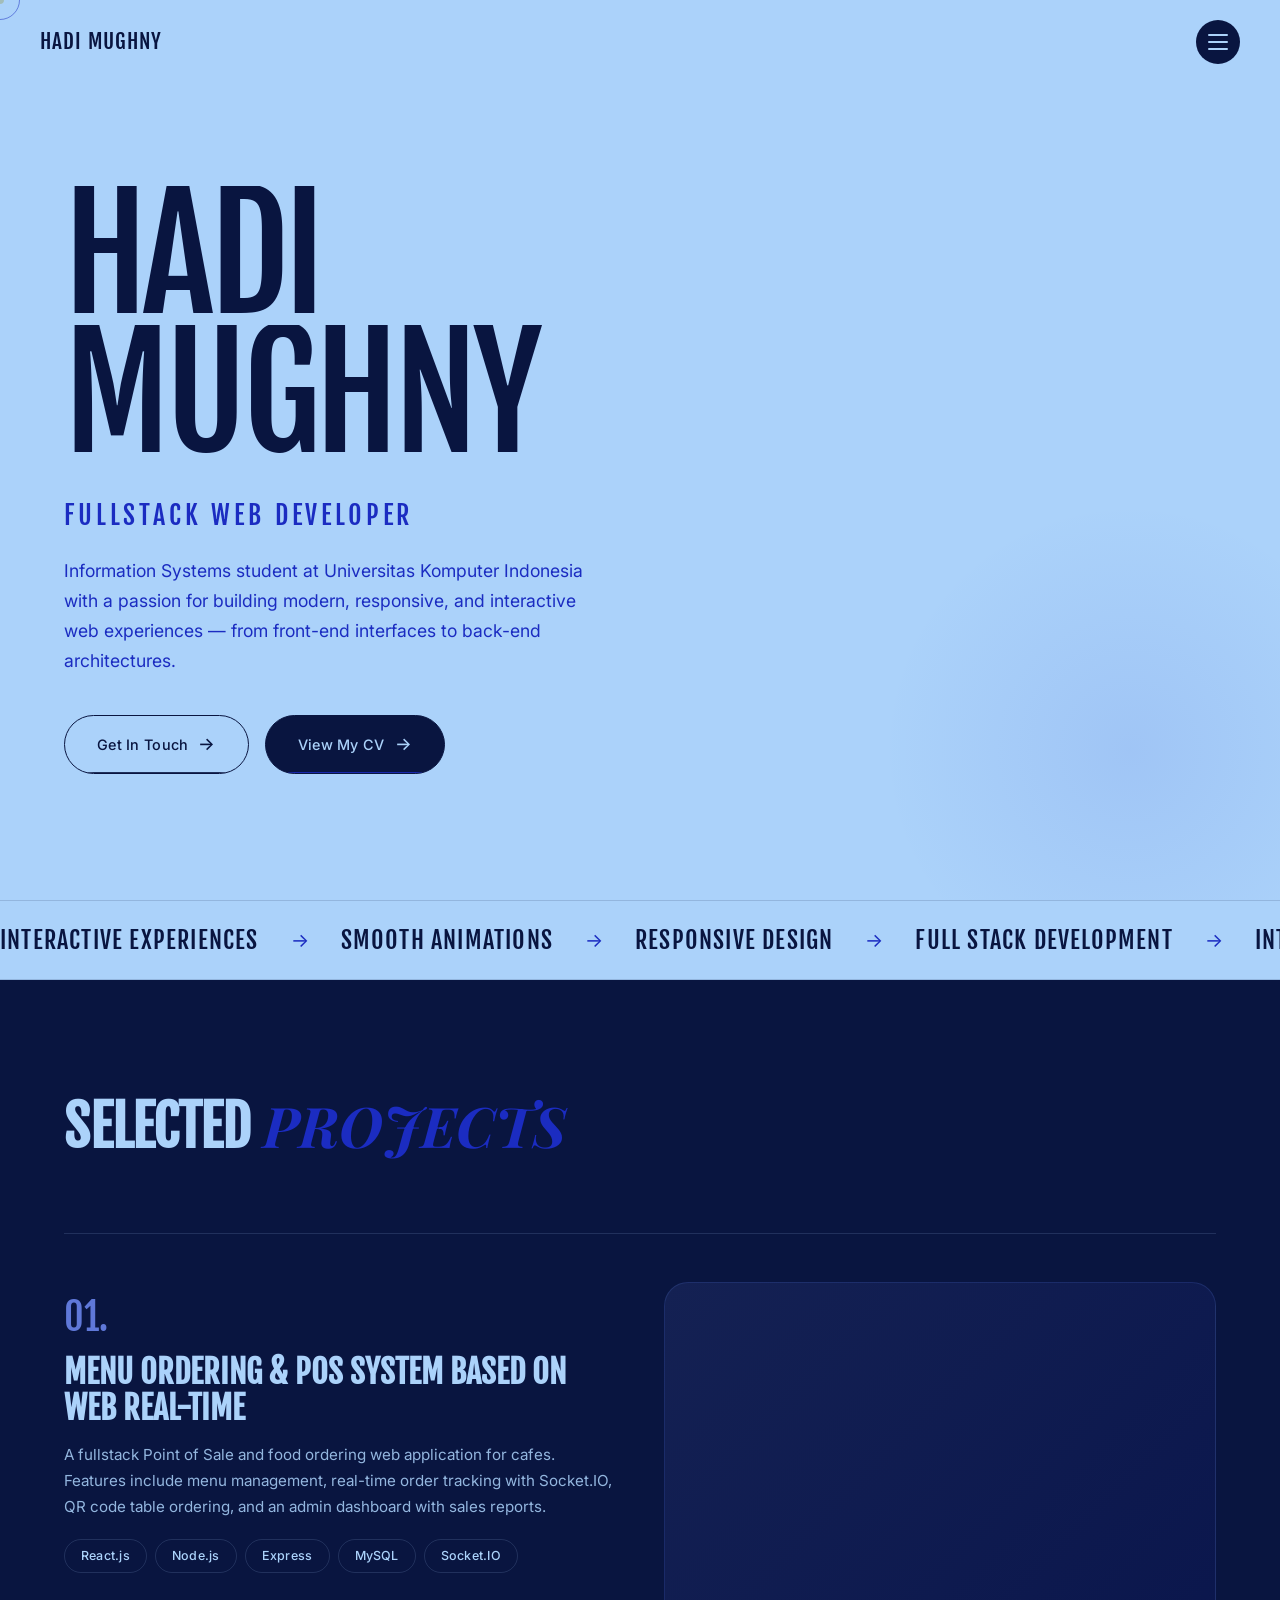
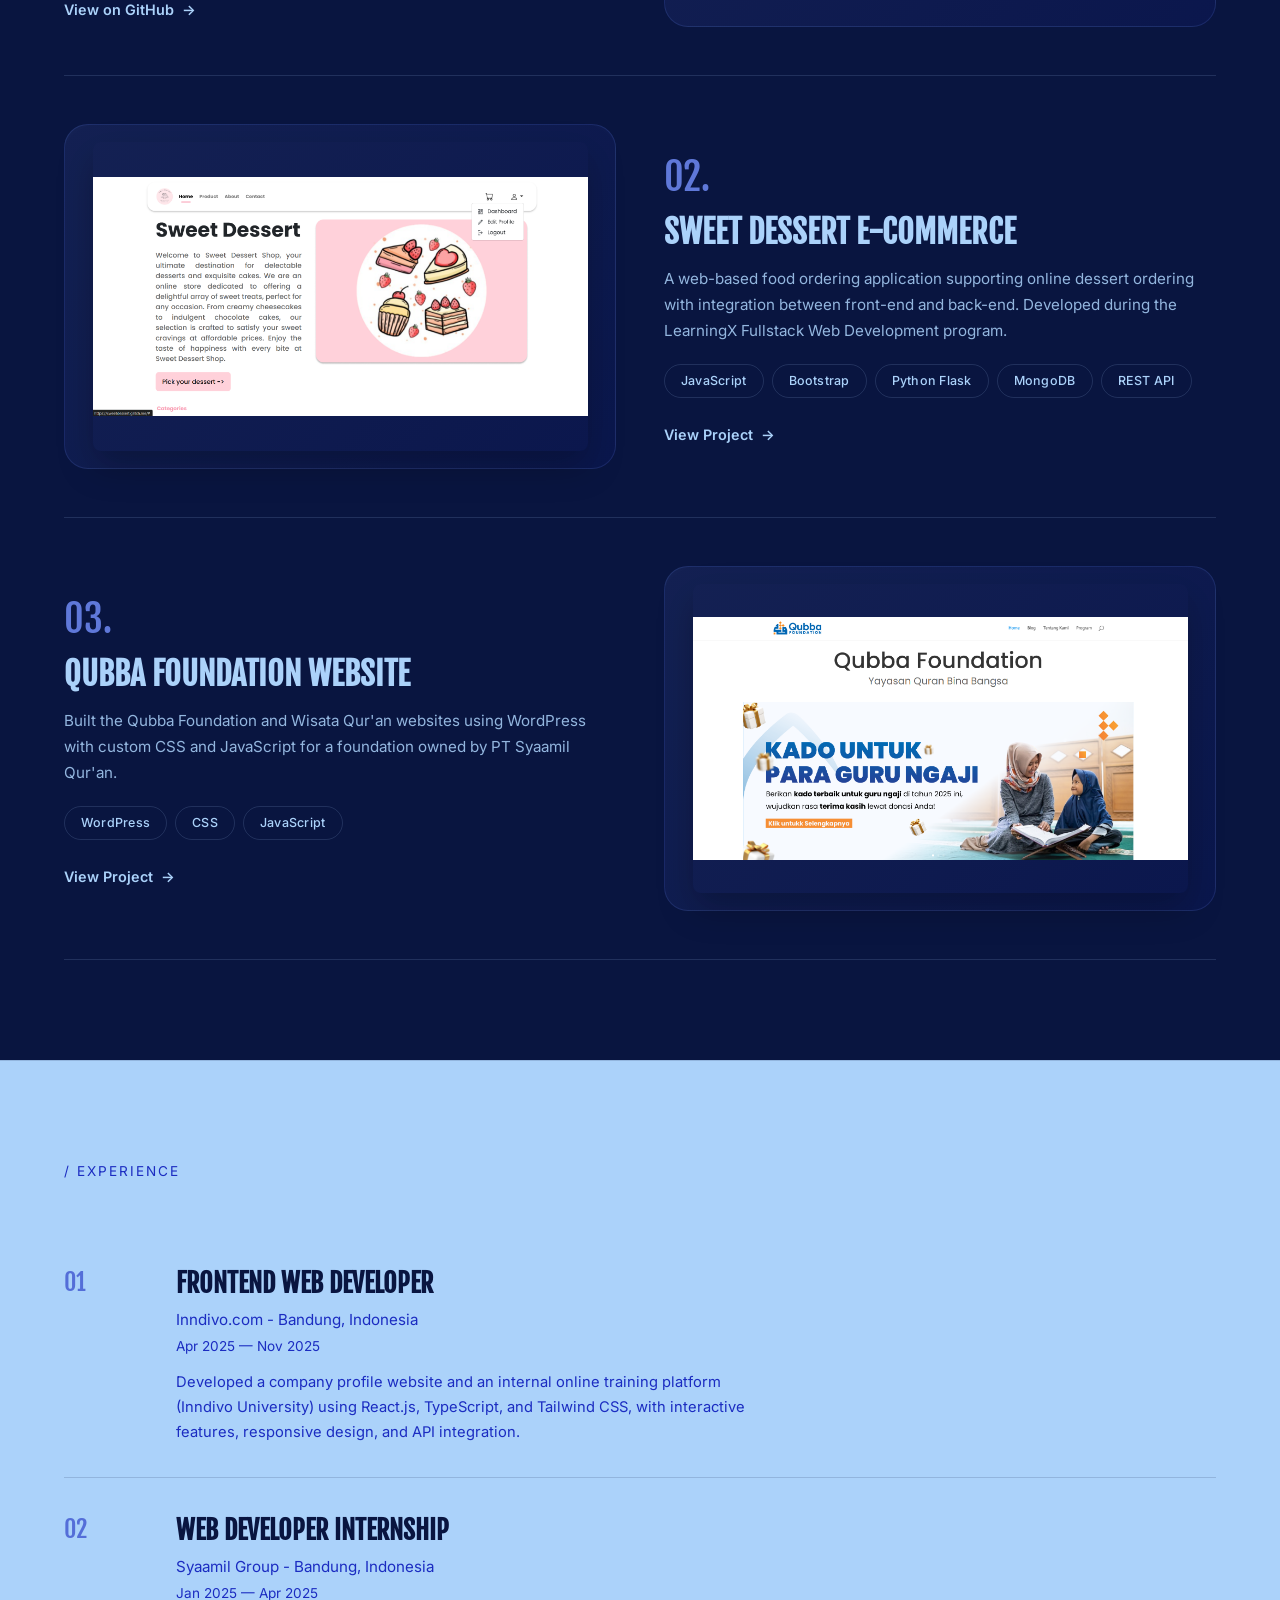
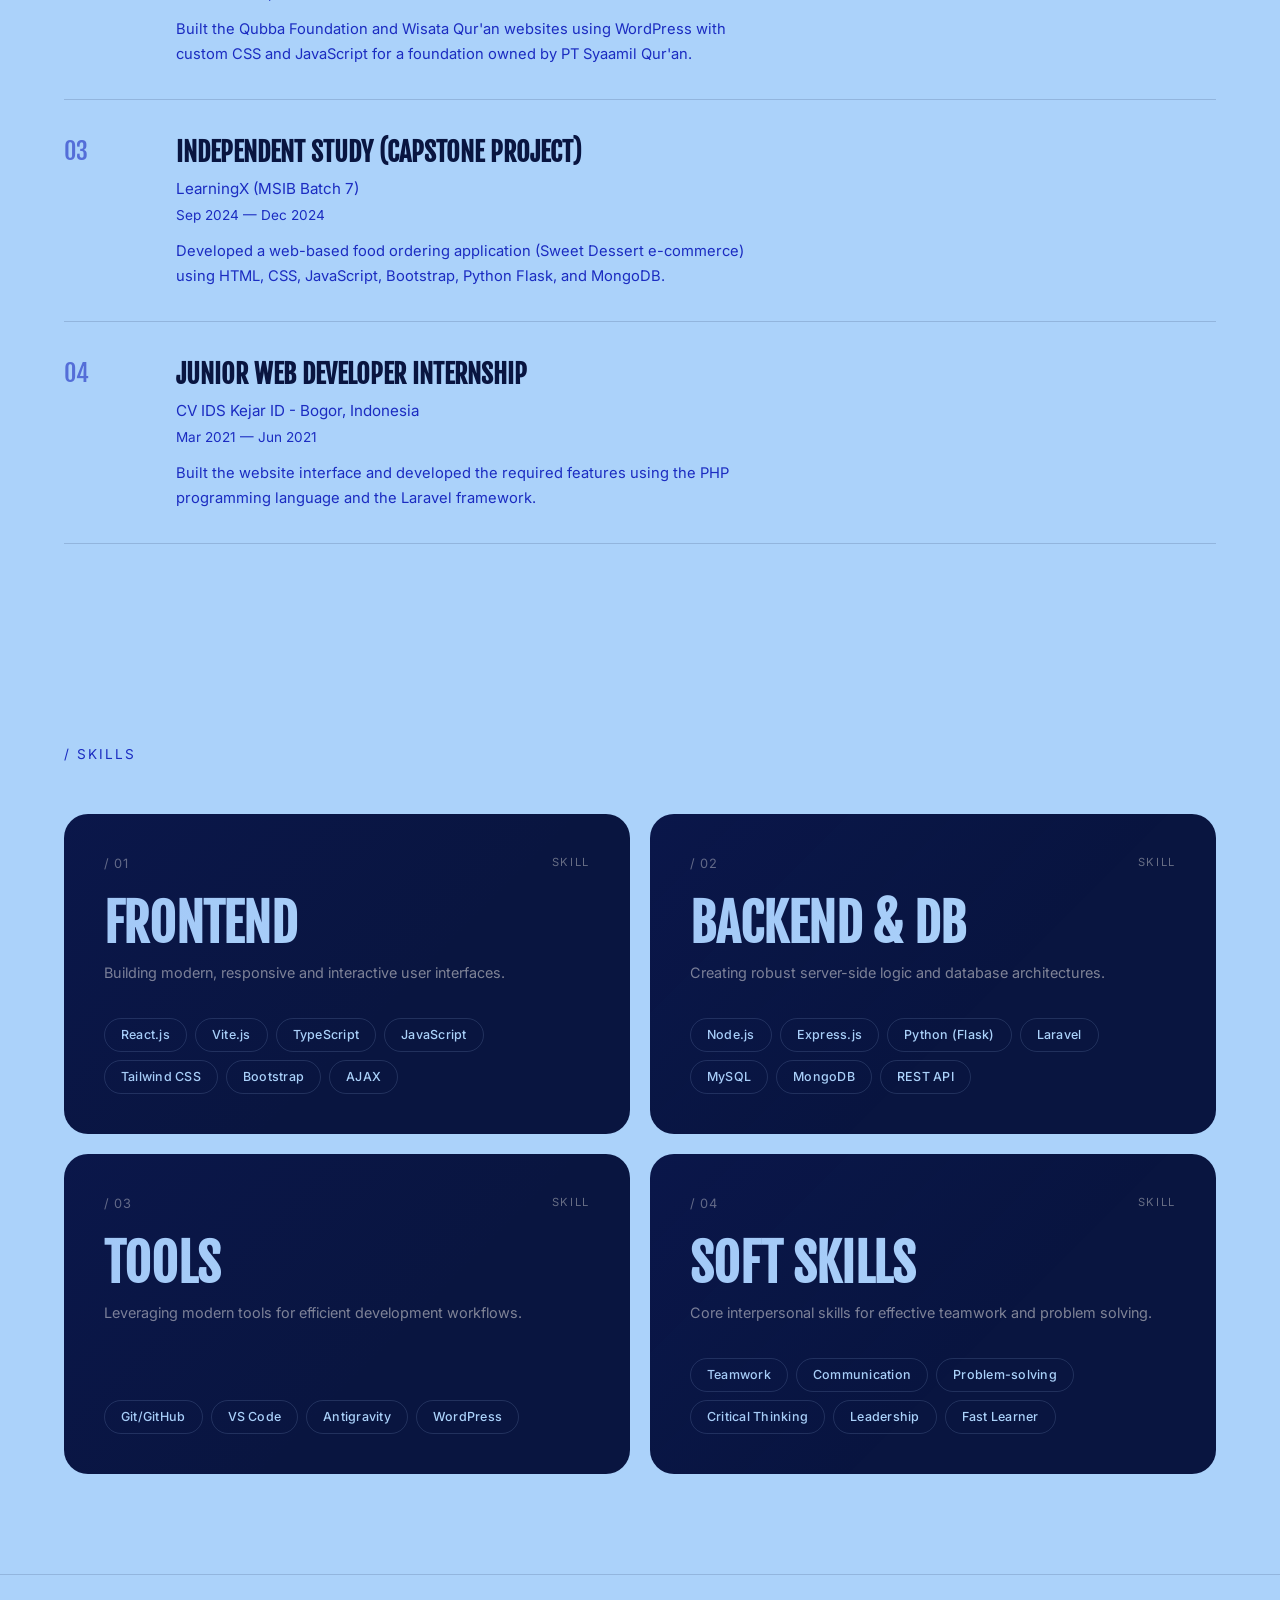
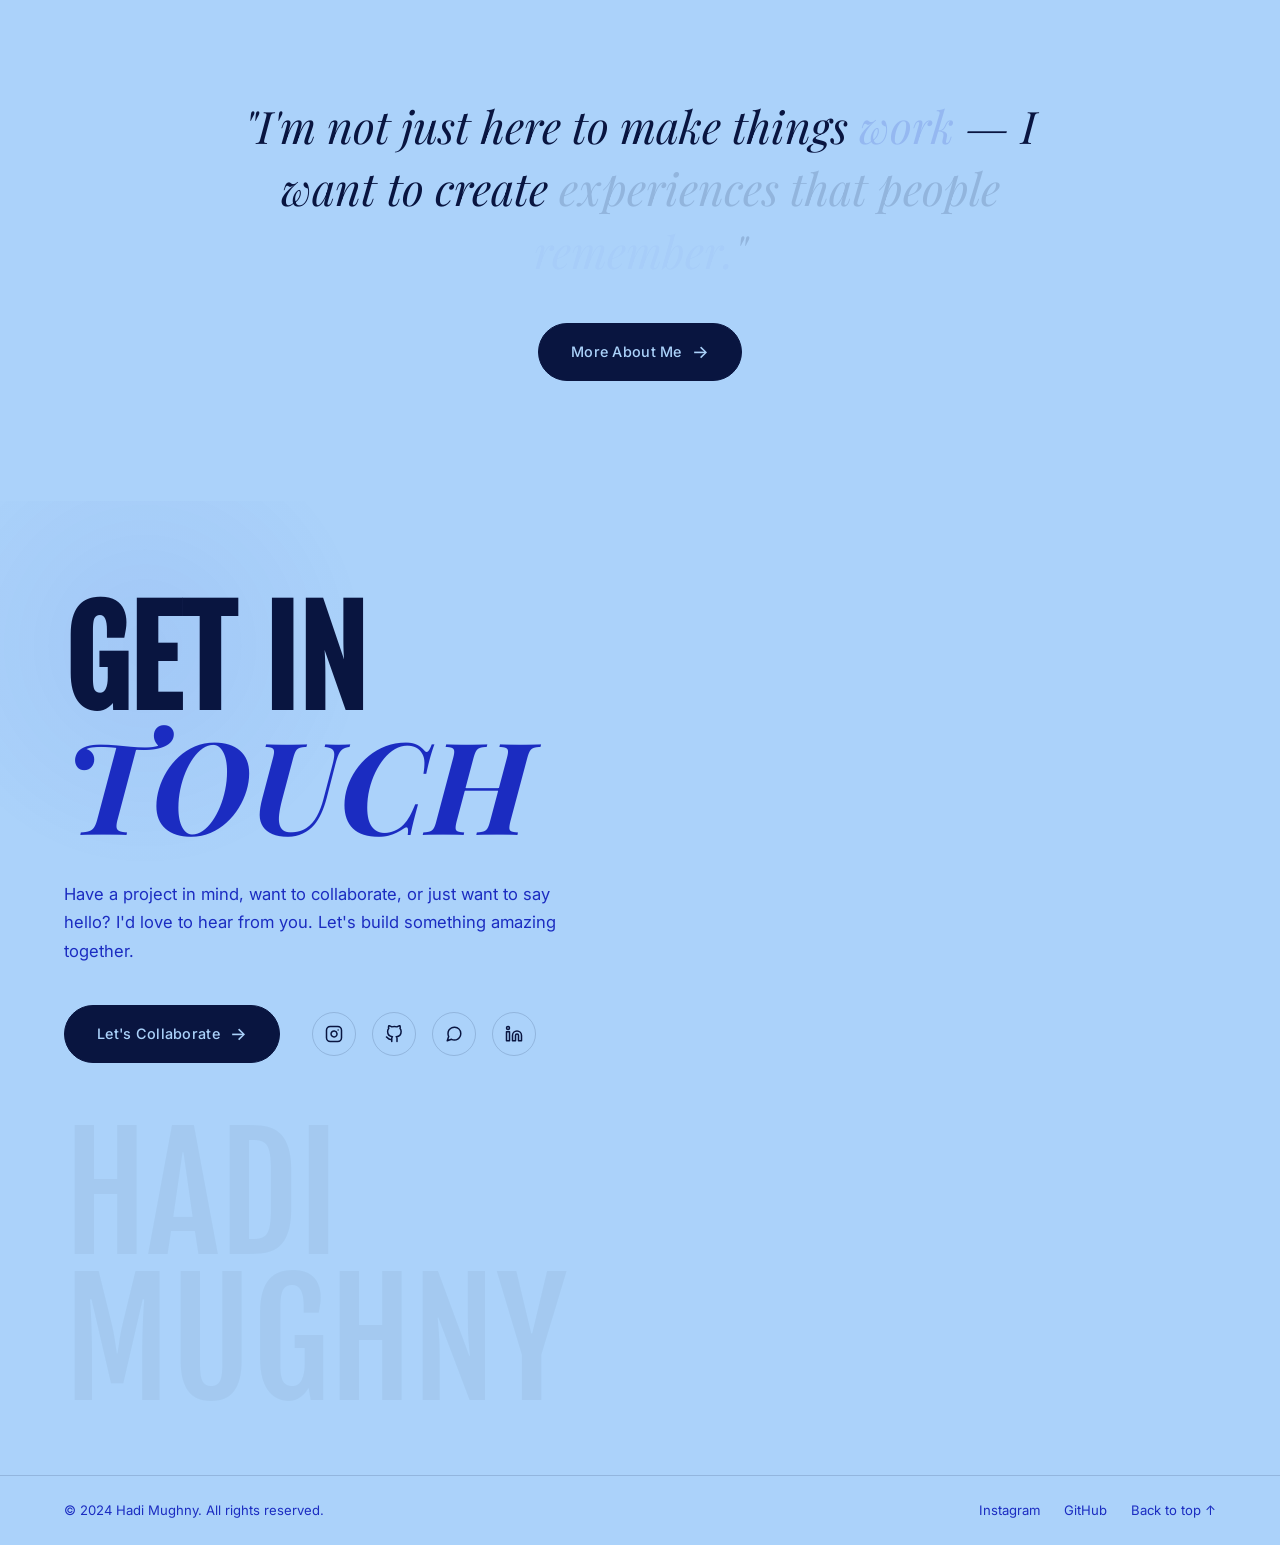
==== commit e6f9e0f1: "feat: enhance portfolio UI, update projects aesthetic, add new project images" ====
--- a/index.html
+++ b/index.html
@@ -22,6 +22,19 @@
 </head>
 
 <body>
+
+    <!-- ===== PRELOADER ===== -->
+    <div class="preloader" id="preloader">
+        <div class="preloader__text" id="preloaderText"></div>
+        <div class="preloader__line"></div>
+    </div>
+
+    <!-- ===== CUSTOM CURSOR ===== -->
+    <div class="cursor" id="cursor"></div>
+    <div class="cursor-follower" id="cursorFollower"></div>
+
+    <!-- ===== SCROLL PROGRESS ===== -->
+    <div class="scroll-progress" id="scrollProgress"></div>
 
     <!-- ===== NAVIGATION ===== -->
     <nav class="navbar" id="navbar" role="navigation" aria-label="Main navigation">
@@ -40,7 +53,7 @@
             <a href="#projects" class="nav-overlay__link" data-nav-link>Projects</a>
             <a href="#experience" class="nav-overlay__link" data-nav-link>Experience</a>
             <a href="#skills" class="nav-overlay__link" data-nav-link>Skills</a>
-            <a href="#contact" class="nav-overlay__link" data-nav-link>Contact</a>
+            <a href="contact.html" class="nav-overlay__link" data-nav-link>Contact</a>
         </nav>
     </div>
 
@@ -66,7 +79,7 @@
                     <span>Get In Touch</span>
                     <span class="btn__arrow">→</span>
                 </a>
-                <a href="https://drive.google.com/file/d/1ynYyNcHFwKgiPw-q6OqFJGANI-9Ly8Pa/view?usp=sharing"
+                <a href="https://drive.google.com/drive/folders/19aGiZpMWN5JGXRMqQHVQC8Uv0SsQN30L?usp=sharing"
                     target="_blank" class="btn btn--dark">
                     <span>View My CV</span>
                     <span class="btn__arrow">→</span>
@@ -83,13 +96,9 @@
                 <span class="marquee__separator">→</span>
                 <span class="marquee__item">Smooth Animations</span>
                 <span class="marquee__separator">→</span>
-                <span class="marquee__item">Clean UI</span>
-                <span class="marquee__separator">→</span>
                 <span class="marquee__item">Responsive Design</span>
                 <span class="marquee__separator">→</span>
                 <span class="marquee__item">Full Stack Development</span>
-                <span class="marquee__separator">→</span>
-                <span class="marquee__item">UI/UX Design</span>
                 <span class="marquee__separator">→</span>
             </div>
             <div class="marquee__content">
@@ -97,13 +106,29 @@
                 <span class="marquee__separator">→</span>
                 <span class="marquee__item">Smooth Animations</span>
                 <span class="marquee__separator">→</span>
-                <span class="marquee__item">Clean UI</span>
-                <span class="marquee__separator">→</span>
                 <span class="marquee__item">Responsive Design</span>
                 <span class="marquee__separator">→</span>
                 <span class="marquee__item">Full Stack Development</span>
                 <span class="marquee__separator">→</span>
-                <span class="marquee__item">UI/UX Design</span>
+            </div>
+            <div class="marquee__content">
+                <span class="marquee__item">Interactive Experiences</span>
+                <span class="marquee__separator">→</span>
+                <span class="marquee__item">Smooth Animations</span>
+                <span class="marquee__separator">→</span>
+                <span class="marquee__item">Responsive Design</span>
+                <span class="marquee__separator">→</span>
+                <span class="marquee__item">Full Stack Development</span>
+                <span class="marquee__separator">→</span>
+            </div>
+            <div class="marquee__content">
+                <span class="marquee__item">Interactive Experiences</span>
+                <span class="marquee__separator">→</span>
+                <span class="marquee__item">Smooth Animations</span>
+                <span class="marquee__separator">→</span>
+                <span class="marquee__item">Responsive Design</span>
+                <span class="marquee__separator">→</span>
+                <span class="marquee__item">Full Stack Development</span>
                 <span class="marquee__separator">→</span>
             </div>
         </div>
@@ -116,29 +141,37 @@
                 <h2 class="projects__title">Selected <span class="text-gold">Projects</span></h2>
             </div>
 
-            <!-- Project 1 -->
+            <!-- Project 1 (Cafe POS) -->
             <article class="project-card">
-                <div class="project-card__image-wrapper">
-                    <img src="img/porto 11.png" alt="Website Qubba Foundation">
+                <div class="project-card__image-wrapper kitkop-slider">
+                    <!-- Aesthetic Fading Slider for the 5 images -->
+                    <img src="img/kitkop-1.png" alt="Cafe POS Dashboard">
+                    <img src="img/kitkop-2.png" alt="Cafe POS Menu">
+                    <img src="img/kitkop-3.png" alt="Cafe POS Stock">
+                    <img src="img/kitkop-4.png" alt="Cafe POS Report">
+                    <img src="img/kitkop-5.png" alt="Cafe POS Summary">
                 </div>
                 <div class="project-card__info">
                     <div class="project-card__number">01.</div>
-                    <h3 class="project-card__title">Qubba Foundation Website</h3>
+                    <h3 class="project-card__title">Menu Ordering & POS System Based on Web Real-Time</h3>
                     <p class="project-card__desc">
-                        Built the Qubba Foundation and Wisata Qur'an websites using WordPress with custom CSS and JavaScript for a foundation owned by PT Syaamil Qur'an.
+                        A fullstack Point of Sale and food ordering web application for cafes. Features include menu management, real-time order tracking with Socket.IO, QR code table ordering, and an admin dashboard with sales reports.
                     </p>
                     <div class="project-card__tech">
-                        <span class="pill">WordPress</span>
-                        <span class="pill">CSS</span>
-                        <span class="pill">JavaScript</span>
-                    </div>
-                    <a href="https://qubbafoundation.org/" target="_blank" class="project-card__link">
-                        View Project <span class="project-card__link-arrow">→</span>
+                        <span class="pill">React.js</span>
+                        <span class="pill">Node.js</span>
+                        <span class="pill">Express</span>
+                        <span class="pill">MySQL</span>
+                        <span class="pill">Socket.IO</span>
+                    </div>
+                    <a href="https://github.com/hadimughny7/kitkop-web-app" target="_blank"
+                        class="project-card__link">
+                        View on GitHub <span class="project-card__link-arrow">→</span>
                     </a>
                 </div>
             </article>
 
-            <!-- Project 2 -->
+            <!-- Project 2 (Sweet Dessert) -->
             <article class="project-card">
                 <div class="project-card__image-wrapper">
                     <img src="img/porto 7.png" alt="Sweet Dessert E-Commerce">
@@ -162,28 +195,24 @@
                 </div>
             </article>
 
-
-            <!-- Project 3 -->
+            <!-- Project 3 (Qubba Foundation) -->
             <article class="project-card">
                 <div class="project-card__image-wrapper">
-                    <img src="img/kitkop.png" alt="Kitkop Web App">
+                    <img src="img/porto 11.png" alt="Website Qubba Foundation">
                 </div>
                 <div class="project-card__info">
                     <div class="project-card__number">03.</div>
-                    <h3 class="project-card__title">Kitkop — Cafe POS Web App</h3>
+                    <h3 class="project-card__title">Qubba Foundation Website</h3>
                     <p class="project-card__desc">
-                        A fullstack Point of Sale and food ordering web application for cafes. Features include menu management, real-time order tracking with Socket.IO, QR code table ordering, and an admin dashboard with sales reports.
+                        Built the Qubba Foundation and Wisata Qur'an websites using WordPress with custom CSS and JavaScript for a foundation owned by PT Syaamil Qur'an.
                     </p>
                     <div class="project-card__tech">
-                        <span class="pill">React.js</span>
-                        <span class="pill">Node.js</span>
-                        <span class="pill">Express</span>
-                        <span class="pill">MySQL</span>
-                        <span class="pill">Socket.IO</span>
-                    </div>
-                    <a href="https://github.com/hadimughny7/kitkop-web-app" target="_blank"
-                        class="project-card__link">
-                        View on GitHub <span class="project-card__link-arrow">→</span>
+                        <span class="pill">WordPress</span>
+                        <span class="pill">CSS</span>
+                        <span class="pill">JavaScript</span>
+                    </div>
+                    <a href="https://qubbafoundation.org/" target="_blank" class="project-card__link">
+                        View Project <span class="project-card__link-arrow">→</span>
                     </a>
                 </div>
             </article>
@@ -263,6 +292,7 @@
                     <p class="skill-card__subtitle">Building modern, responsive and interactive user interfaces.</p>
                     <div class="skill-card__pills">
                         <span class="pill pill--dark">React.js</span>
+                        <span class="pill pill--dark">Vite.js</span>
                         <span class="pill pill--dark">TypeScript</span>
                         <span class="pill pill--dark">JavaScript</span>
                         <span class="pill pill--dark">Tailwind CSS</span>
@@ -300,7 +330,8 @@
                     <p class="skill-card__subtitle">Leveraging modern tools for efficient development workflows.</p>
                     <div class="skill-card__pills">
                         <span class="pill pill--dark">Git/GitHub</span>
-                        <span class="pill pill--dark">Vite.js</span>
+                        <span class="pill pill--dark">VS Code</span>
+                        <span class="pill pill--dark">Antigravity</span>
                         <span class="pill pill--dark">WordPress</span>
                     </div>
                 </div>
@@ -352,7 +383,7 @@
             </p>
 
             <div class="contact__cta-row reveal">
-                <a href="https://api.whatsapp.com/send?phone=6285775005702" target="_blank" class="btn btn--dark">
+                <a href="contact.html" class="btn btn--dark">
                     <span>Let's Collaborate</span>
                     <span class="btn__arrow">→</span>
                 </a>
@@ -385,20 +416,18 @@
                             </path>
                         </svg>
                     </a>
-                    <a href="mailto:hadimughny@email.com" class="contact__social-link" aria-label="Email">
+                    <a href="https://www.linkedin.com/in/hadimgny/" target="_blank" class="contact__social-link" aria-label="LinkedIn">
                         <svg width="18" height="18" viewBox="0 0 24 24" fill="none" stroke="currentColor"
                             stroke-width="2" stroke-linecap="round" stroke-linejoin="round">
-                            <path d="M4 4h16c1.1 0 2 .9 2 2v12c0 1.1-.9 2-2 2H4c-1.1 0-2-.9-2-2V6c0-1.1.9-2 2-2z">
-                            </path>
-                            <polyline points="22,6 12,13 2,6"></polyline>
+                            <path d="M16 8a6 6 0 0 1 6 6v7h-4v-7a2 2 0 0 0-2-2 2 2 0 0 0-2 2v7h-4v-7a6 6 0 0 1 6-6z"></path>
+                            <rect x="2" y="9" width="4" height="12"></rect>
+                            <circle cx="4" cy="4" r="2"></circle>
                         </svg>
                     </a>
                 </div>
             </div>
 
-            <div class="contact__watermark" aria-hidden="true">
-                HADI<br>MUGHNY
-            </div>
+            <div class="contact__watermark" aria-hidden="true">HADI<br>MUGHNY</div>
         </div>
     </section>
 
@@ -418,7 +447,90 @@
 
     <!-- ===== JAVASCRIPT ===== -->
     <script>
-        // ---- Navigation Toggle ----
+        // ============================================
+        // 1. PRELOADER
+        // ============================================
+        const preloader = document.getElementById('preloader');
+        const preloaderText = document.getElementById('preloaderText');
+        const preloaderName = 'HADI MUGHNY';
+
+        // Split preloader text into characters with staggered delays
+        preloaderName.split('').forEach((char, i) => {
+            const span = document.createElement('span');
+            span.textContent = char === ' ' ? '\u00A0' : char;
+            span.style.animationDelay = `${i * 0.06}s`;
+            preloaderText.appendChild(span);
+        });
+
+        window.addEventListener('load', () => {
+            setTimeout(() => {
+                preloader.classList.add('hidden');
+            }, 1800);
+        });
+
+        // ============================================
+        // 2. CUSTOM CURSOR
+        // ============================================
+        const cursor = document.getElementById('cursor');
+        const cursorFollower = document.getElementById('cursorFollower');
+        let mouseX = 0, mouseY = 0;
+        let followerX = 0, followerY = 0;
+
+        document.addEventListener('mousemove', (e) => {
+            mouseX = e.clientX;
+            mouseY = e.clientY;
+            cursor.style.left = mouseX + 'px';
+            cursor.style.top = mouseY + 'px';
+        });
+
+        // Smooth follower with lerp
+        function animateFollower() {
+            followerX += (mouseX - followerX) * 0.12;
+            followerY += (mouseY - followerY) * 0.12;
+            cursorFollower.style.left = followerX + 'px';
+            cursorFollower.style.top = followerY + 'px';
+            requestAnimationFrame(animateFollower);
+        }
+        animateFollower();
+
+        // Cursor hover state on interactive elements
+        const hoverTargets = document.querySelectorAll('a, button, .btn, .pill, .project-card__link, .contact__social-link, .navbar__toggle');
+        hoverTargets.forEach(el => {
+            el.addEventListener('mouseenter', () => {
+                cursor.classList.add('hover');
+                cursorFollower.classList.add('hover');
+            });
+            el.addEventListener('mouseleave', () => {
+                cursor.classList.remove('hover');
+                cursorFollower.classList.remove('hover');
+            });
+        });
+
+        // Hide default cursor
+        if (window.matchMedia('(hover: hover)').matches) {
+            document.body.style.cursor = 'none';
+            document.querySelectorAll('a, button').forEach(el => el.style.cursor = 'none');
+        }
+
+        // ============================================
+        // 3. MAGNETIC HOVER EFFECT
+        // ============================================
+        const magneticEls = document.querySelectorAll('.contact__social-link, .navbar__toggle');
+        magneticEls.forEach(el => {
+            el.addEventListener('mousemove', (e) => {
+                const rect = el.getBoundingClientRect();
+                const x = e.clientX - rect.left - rect.width / 2;
+                const y = e.clientY - rect.top - rect.height / 2;
+                el.style.transform = `translate(${x * 0.3}px, ${y * 0.3}px)`;
+            });
+            el.addEventListener('mouseleave', () => {
+                el.style.transform = 'translate(0, 0)';
+            });
+        });
+
+        // ============================================
+        // 4. NAVIGATION TOGGLE
+        // ============================================
         const navToggle = document.getElementById('navToggle');
         const navOverlay = document.getElementById('navOverlay');
         const navLinks = document.querySelectorAll('[data-nav-link]');
@@ -439,9 +551,10 @@
             });
         });
 
-        // ---- Navbar Scroll Effect ----
+        // ============================================
+        // 5. NAVBAR SCROLL EFFECT
+        // ============================================
         const navbar = document.getElementById('navbar');
-        let lastScroll = 0;
 
         window.addEventListener('scroll', () => {
             const currentScroll = window.scrollY;
@@ -450,11 +563,82 @@
             } else {
                 navbar.classList.remove('scrolled');
             }
-            lastScroll = currentScroll;
         }, { passive: true });
 
-        // ---- Scroll Reveal (IntersectionObserver) ----
-        const revealElements = document.querySelectorAll('.reveal, .project-card, .skill-card, .experience__entry, .philosophy__quote');
+        // ============================================
+        // 6. SCROLL PROGRESS BAR
+        // ============================================
+        const scrollProgress = document.getElementById('scrollProgress');
+
+        window.addEventListener('scroll', () => {
+            const scrollTop = window.scrollY;
+            const docHeight = document.documentElement.scrollHeight - window.innerHeight;
+            const scrollPercent = (scrollTop / docHeight) * 100;
+            scrollProgress.style.width = scrollPercent + '%';
+        }, { passive: true });
+
+        // ============================================
+        // 7. SCROLL-SCRUB TEXT HIGHLIGHT (Philosophy Quote)
+        // ============================================
+        const quoteEl = document.querySelector('.philosophy__quote');
+        if (quoteEl) {
+            // Preserve the original HTML structure but split text nodes into chars
+            const originalHTML = quoteEl.innerHTML;
+            const tempDiv = document.createElement('div');
+            tempDiv.innerHTML = originalHTML;
+
+            function splitTextNodes(node) {
+                if (node.nodeType === Node.TEXT_NODE) {
+                    const text = node.textContent;
+                    const fragment = document.createDocumentFragment();
+                    text.split('').forEach(char => {
+                        const span = document.createElement('span');
+                        span.textContent = char;
+                        fragment.appendChild(span);
+                    });
+                    node.parentNode.replaceChild(fragment, node);
+                } else if (node.nodeType === Node.ELEMENT_NODE) {
+                    // Process child nodes (reverse to handle live NodeList)
+                    Array.from(node.childNodes).forEach(child => splitTextNodes(child));
+                }
+            }
+
+            splitTextNodes(tempDiv);
+            quoteEl.innerHTML = tempDiv.innerHTML;
+            quoteEl.classList.add('char-highlight');
+
+            const charSpans = quoteEl.querySelectorAll('span:not(.text-gold)');
+            const goldSpans = quoteEl.querySelectorAll('.text-gold span');
+            const allSpans = [...quoteEl.querySelectorAll('span')];
+            // Filter to only leaf spans (no child spans)
+            const leafSpans = allSpans.filter(s => s.querySelectorAll('span').length === 0);
+
+            function updateCharHighlight() {
+                const rect = quoteEl.getBoundingClientRect();
+                const windowH = window.innerHeight;
+                // Progress from 0 to 1 as element scrolls through viewport
+                const start = windowH * 0.85;
+                const end = windowH * 0.15;
+                const progress = Math.max(0, Math.min(1, (start - rect.top) / (start - end)));
+                const litCount = Math.floor(progress * leafSpans.length);
+
+                leafSpans.forEach((span, i) => {
+                    if (i < litCount) {
+                        span.classList.add('lit');
+                    } else {
+                        span.classList.remove('lit');
+                    }
+                });
+            }
+
+            window.addEventListener('scroll', updateCharHighlight, { passive: true });
+            updateCharHighlight();
+        }
+
+        // ============================================
+        // 8. SCROLL REVEAL (IntersectionObserver)
+        // ============================================
+        const revealElements = document.querySelectorAll('.reveal, .project-card, .philosophy__quote');
 
         const revealObserver = new IntersectionObserver((entries) => {
             entries.forEach(entry => {
@@ -470,7 +654,9 @@
 
         revealElements.forEach(el => revealObserver.observe(el));
 
-        // ---- Staggered Skill Cards ----
+        // ============================================
+        // 9. STAGGERED SKILL CARDS
+        // ============================================
         const skillCards = document.querySelectorAll('.skill-card');
         const skillObserver = new IntersectionObserver((entries) => {
             entries.forEach((entry, index) => {
@@ -487,7 +673,76 @@
 
         skillCards.forEach(card => skillObserver.observe(card));
 
-        // ---- Active nav link highlight ----
+        // ============================================
+        // 10. STAGGERED EXPERIENCE ENTRIES
+        // ============================================
+        const expEntries = document.querySelectorAll('.experience__entry');
+        const expObserver = new IntersectionObserver((entries) => {
+            entries.forEach((entry, index) => {
+                if (entry.isIntersecting) {
+                    setTimeout(() => {
+                        entry.target.classList.add('visible');
+                    }, index * 120);
+                    expObserver.unobserve(entry.target);
+                }
+            });
+        }, {
+            threshold: 0.1,
+            rootMargin: '0px 0px -30px 0px'
+        });
+
+        expEntries.forEach(el => expObserver.observe(el));
+
+        // ============================================
+        // 11. WATERMARK CHARACTER ANIMATION
+        // ============================================
+        const watermark = document.querySelector('.contact__watermark');
+        if (watermark) {
+            const wmText = watermark.innerHTML;
+            watermark.innerHTML = '';
+            wmText.split('').forEach((char, i) => {
+                if (char === '<') {
+                    // Handle <br> tag
+                    const remaining = wmText.substring(wmText.indexOf('<'));
+                    return;
+                }
+                const span = document.createElement('span');
+                span.textContent = char;
+                span.style.transitionDelay = `${i * 0.04}s`;
+                watermark.appendChild(span);
+            });
+
+            // Re-handle: split on <br> properly
+            watermark.innerHTML = '';
+            const wmParts = wmText.split(/<br\s*\/?>/i);
+            wmParts.forEach((part, pi) => {
+                part.split('').forEach((char, ci) => {
+                    const span = document.createElement('span');
+                    span.textContent = char === ' ' ? '\u00A0' : char;
+                    const totalIndex = pi * 10 + ci;
+                    span.style.transitionDelay = `${totalIndex * 0.05}s`;
+                    watermark.appendChild(span);
+                });
+                if (pi < wmParts.length - 1) {
+                    watermark.appendChild(document.createElement('br'));
+                }
+            });
+
+            const wmObserver = new IntersectionObserver((entries) => {
+                entries.forEach(entry => {
+                    if (entry.isIntersecting) {
+                        entry.target.classList.add('visible');
+                        wmObserver.unobserve(entry.target);
+                    }
+                });
+            }, { threshold: 0.2 });
+
+            wmObserver.observe(watermark);
+        }
+
+        // ============================================
+        // 12. ACTIVE NAV LINK HIGHLIGHT
+        // ============================================
         const sections = document.querySelectorAll('section[id]');
 
         window.addEventListener('scroll', () => {
--- a/css/style.css
+++ b/css/style.css
@@ -5,15 +5,15 @@
 
 /* --- CSS Custom Properties --- */
 :root {
-  --bg-cream: #F5F2EB;
-  --bg-dark: #111111;
-  --bg-dark-card: #1A1A1A;
-  --text-primary: #111111;
-  --text-muted: #6B6B6B;
-  --text-cream: #F5F2EB;
-  --accent-gold: #C8A96E;
-  --border-light: rgba(0, 0, 0, 0.12);
-  --border-dark: rgba(255, 255, 255, 0.15);
+  --bg-cream: #ABD2FA;
+  --bg-dark: #091540;
+  --bg-dark-card: #1B2CC1;
+  --text-primary: #091540;
+  --text-muted: #1B2CC1;
+  --text-cream: #ABD2FA;
+  --accent-gold: #1B2CC1;
+  --border-light: rgba(9, 21, 64, 0.15);
+  --border-dark: rgba(171, 210, 250, 0.15);
   --radius-sm: 8px;
   --radius-md: 16px;
   --radius-lg: 24px;
@@ -155,7 +155,7 @@
 }
 
 .navbar.scrolled {
-  background: rgba(245, 242, 235, 0.9);
+  background: rgba(171, 210, 250, 0.9);
   backdrop-filter: blur(20px);
   -webkit-backdrop-filter: blur(20px);
   padding: 12px 40px;
@@ -458,6 +458,8 @@
    ======================================== */
 .projects {
   padding: 100px 0;
+  background-color: var(--bg-dark);
+  color: var(--text-cream);
 }
 
 .projects__header {
@@ -476,7 +478,7 @@
   gap: 48px;
   align-items: center;
   padding: 48px 0;
-  border-bottom: 1px solid var(--border-light);
+  border-bottom: 1px solid var(--border-dark);
   opacity: 0;
   transform: translateY(40px);
   transition: opacity 0.7s ease-out, transform 0.7s ease-out;
@@ -488,21 +490,50 @@
 }
 
 .project-card:first-of-type {
-  border-top: 1px solid var(--border-light);
+  border-top: 1px solid var(--border-dark);
 }
 
 .project-card__image-wrapper {
+  position: relative;
   border-radius: var(--radius-lg);
-  overflow: hidden;
-  background: #e8e4dd;
+  background: linear-gradient(135deg, rgba(118, 146, 255, 0.1) 0%, rgba(27, 44, 193, 0.1) 100%);
+  border: 1px solid rgba(118, 146, 255, 0.15);
+  display: flex;
+  align-items: center;
+  justify-content: center;
   aspect-ratio: 16 / 10;
 }
 
 .project-card__image-wrapper img {
-  width: 100%;
-  height: 100%;
-  object-fit: cover;
+  position: absolute;
+  top: 5%;
+  left: 5%;
+  width: 90%;
+  height: 90%;
+  object-fit: contain;
+  border-radius: 8px;
+  box-shadow: 0 15px 35px rgba(0, 0, 0, 0.25);
   transition: transform var(--transition-slow);
+}
+
+/* Fading Slider for Cafe POS */
+.kitkop-slider img {
+  opacity: 0;
+  animation: fadeSlider 25s infinite ease-in-out;
+}
+
+.kitkop-slider img:nth-child(1) { animation-delay: 0s; }
+.kitkop-slider img:nth-child(2) { animation-delay: 5s; }
+.kitkop-slider img:nth-child(3) { animation-delay: 10s; }
+.kitkop-slider img:nth-child(4) { animation-delay: 15s; }
+.kitkop-slider img:nth-child(5) { animation-delay: 20s; }
+
+@keyframes fadeSlider {
+  0% { opacity: 0; transform: translateY(15px); }
+  4% { opacity: 1; transform: translateY(0); }
+  16% { opacity: 1; transform: translateY(0); }
+  20% { opacity: 0; transform: translateY(-15px); }
+  100% { opacity: 0; transform: translateY(-15px); }
 }
 
 .project-card:hover .project-card__image-wrapper img {
@@ -512,8 +543,8 @@
 .project-card__number {
   font-family: var(--font-display);
   font-size: clamp(1.5rem, 3vw, 2.5rem);
-  color: var(--accent-gold);
-  opacity: 0.5;
+  color: #7692FF;
+  opacity: 0.8;
   margin-bottom: 8px;
 }
 
@@ -527,7 +558,7 @@
 
 .project-card__desc {
   font-size: 0.95rem;
-  color: var(--text-muted);
+  color: rgba(171, 210, 250, 0.85);
   line-height: 1.7;
   margin-bottom: 20px;
 }
@@ -537,6 +568,16 @@
   flex-wrap: wrap;
   gap: 8px;
   margin-bottom: 24px;
+}
+
+.project-card__tech .pill {
+  border-color: var(--border-dark);
+  color: var(--text-cream);
+}
+
+.project-card__tech .pill:hover {
+  background: var(--text-cream);
+  color: var(--bg-dark);
 }
 
 .pill {
@@ -574,7 +615,7 @@
   gap: 8px;
   font-weight: 600;
   font-size: 0.9rem;
-  color: var(--text-primary);
+  color: var(--text-cream);
   transition: gap var(--transition-fast), color var(--transition-fast);
 }
 
@@ -714,7 +755,7 @@
   left: 0;
   width: 100%;
   height: 100%;
-  background: linear-gradient(135deg, rgba(200, 169, 110, 0.08) 0%, transparent 60%);
+  background: linear-gradient(135deg, rgba(27, 44, 193, 0.08) 0%, transparent 60%);
   pointer-events: none;
 }
 
@@ -864,6 +905,7 @@
   margin-top: 40px;
   pointer-events: none;
   user-select: none;
+  text-align: left;
 }
 
 /* ========================================
@@ -903,7 +945,261 @@
 }
 
 /* ========================================
-   SCROLL ANIMATIONS
+   PRELOADER
+   ======================================== */
+.preloader {
+  position: fixed;
+  top: 0;
+  left: 0;
+  width: 100%;
+  height: 100%;
+  background: var(--bg-dark);
+  z-index: 9999;
+  display: flex;
+  flex-direction: column;
+  justify-content: center;
+  align-items: center;
+  transition: opacity 0.6s ease, visibility 0.6s ease;
+}
+
+.preloader.hidden {
+  opacity: 0;
+  visibility: hidden;
+  pointer-events: none;
+}
+
+.preloader__text {
+  font-family: var(--font-display);
+  font-size: clamp(2.5rem, 8vw, 6rem);
+  text-transform: uppercase;
+  color: var(--text-cream);
+  letter-spacing: 0.05em;
+  overflow: hidden;
+  line-height: 1;
+}
+
+.preloader__text span {
+  display: inline-block;
+  opacity: 0;
+  transform: translateY(100%);
+  animation: preloaderChar 0.5s cubic-bezier(0.16, 1, 0.3, 1) forwards;
+}
+
+.preloader__line {
+  width: 60px;
+  height: 2px;
+  background: var(--accent-gold);
+  margin-top: 24px;
+  transform: scaleX(0);
+  animation: preloaderLine 0.8s 0.8s cubic-bezier(0.16, 1, 0.3, 1) forwards;
+}
+
+@keyframes preloaderChar {
+  to {
+    opacity: 1;
+    transform: translateY(0);
+  }
+}
+
+@keyframes preloaderLine {
+  to {
+    transform: scaleX(1);
+  }
+}
+
+/* ========================================
+   CUSTOM CURSOR
+   ======================================== */
+.cursor {
+  position: fixed;
+  top: 0;
+  left: 0;
+  width: 8px;
+  height: 8px;
+  background: var(--text-primary);
+  border-radius: 50%;
+  pointer-events: none;
+  z-index: 10000;
+  transform: translate(-50%, -50%);
+  transition: width 0.3s ease, height 0.3s ease, background 0.3s ease, opacity 0.3s ease;
+  mix-blend-mode: difference;
+}
+
+.cursor-follower {
+  position: fixed;
+  top: 0;
+  left: 0;
+  width: 40px;
+  height: 40px;
+  border: 1.5px solid rgba(27, 44, 193, 0.5);
+  border-radius: 50%;
+  pointer-events: none;
+  z-index: 9999;
+  transform: translate(-50%, -50%);
+  transition: width 0.4s ease, height 0.4s ease, border-color 0.3s ease, opacity 0.3s ease;
+}
+
+.cursor.hover {
+  width: 50px;
+  height: 50px;
+  background: rgba(27, 44, 193, 0.15);
+  mix-blend-mode: normal;
+}
+
+.cursor-follower.hover {
+  width: 60px;
+  height: 60px;
+  border-color: var(--accent-gold);
+}
+
+/* Hide custom cursor on touch devices */
+@media (hover: none) and (pointer: coarse) {
+  .cursor,
+  .cursor-follower {
+    display: none !important;
+  }
+}
+
+/* ========================================
+   SCROLL PROGRESS BAR
+   ======================================== */
+.scroll-progress {
+  position: fixed;
+  top: 0;
+  left: 0;
+  height: 3px;
+  background: linear-gradient(90deg, var(--accent-gold), #7692FF);
+  z-index: 10001;
+  width: 0%;
+  transition: none;
+  border-radius: 0 2px 2px 0;
+  box-shadow: 0 0 8px rgba(27, 44, 193, 0.4);
+}
+
+/* ========================================
+   AMBIENT BACKGROUND GLOW
+   ======================================== */
+.hero::after {
+  content: '';
+  position: absolute;
+  bottom: -100px;
+  right: -100px;
+  width: 500px;
+  height: 500px;
+  background: radial-gradient(circle, rgba(27, 44, 193, 0.08) 0%, transparent 70%);
+  pointer-events: none;
+  z-index: -1;
+  animation: glowPulse 6s ease-in-out infinite alternate;
+}
+
+.contact::before {
+  content: '';
+  position: absolute;
+  top: -80px;
+  left: -80px;
+  width: 450px;
+  height: 450px;
+  background: radial-gradient(circle, rgba(27, 44, 193, 0.06) 0%, transparent 70%);
+  pointer-events: none;
+  z-index: 0;
+  animation: glowPulse 8s ease-in-out infinite alternate;
+}
+
+@keyframes glowPulse {
+  0% { opacity: 0.5; transform: scale(1); }
+  100% { opacity: 1; transform: scale(1.15); }
+}
+
+/* ========================================
+   SCROLL-SCRUB TEXT HIGHLIGHT
+   ======================================== */
+.char-highlight span {
+  opacity: 0.15;
+  transition: opacity 0.05s ease;
+  display: inline;
+}
+
+.char-highlight span.lit {
+  opacity: 1;
+}
+
+/* ========================================
+   ENHANCED SLIDE ANIMATIONS
+   ======================================== */
+@keyframes slideFromLeft {
+  from { opacity: 0; transform: translateX(-60px); }
+  to { opacity: 1; transform: translateX(0); }
+}
+
+@keyframes slideFromRight {
+  from { opacity: 0; transform: translateX(60px); }
+  to { opacity: 1; transform: translateX(0); }
+}
+
+.project-card {
+  opacity: 0;
+  transform: translateX(-50px);
+  transition: opacity 0.8s cubic-bezier(0.16, 1, 0.3, 1), transform 0.8s cubic-bezier(0.16, 1, 0.3, 1);
+}
+
+.project-card:nth-child(even) {
+  transform: translateX(50px);
+}
+
+.project-card.visible {
+  opacity: 1;
+  transform: translateX(0) !important;
+}
+
+/* Enhanced experience stagger */
+.experience__entry {
+  opacity: 0;
+  transform: translateY(40px);
+  transition: opacity 0.7s cubic-bezier(0.16, 1, 0.3, 1), transform 0.7s cubic-bezier(0.16, 1, 0.3, 1);
+}
+
+.experience__entry.visible {
+  opacity: 1;
+  transform: translateY(0);
+}
+
+/* ========================================
+   WATERMARK CHARACTER ANIMATION
+   ======================================== */
+.contact__watermark span {
+  display: inline-block;
+  opacity: 0;
+  transform: translateY(30px);
+  transition: opacity 0.4s ease, transform 0.4s ease;
+}
+
+.contact__watermark.visible span {
+  opacity: 1;
+  transform: translateY(0);
+}
+
+/* ========================================
+   MAGNETIC BUTTON ENHANCEMENT
+   ======================================== */
+.magnetic-wrap {
+  display: inline-block;
+  transition: transform 0.3s cubic-bezier(0.23, 1, 0.32, 1);
+}
+
+/* ========================================
+   SKILL CARD HOVER TILT
+   ======================================== */
+.skill-card {
+  transition: opacity 0.6s ease-out, transform 0.6s ease-out, box-shadow 0.4s ease;
+}
+
+.skill-card:hover {
+  box-shadow: 0 20px 60px rgba(0, 0, 0, 0.3);
+  transform: translateY(-4px) !important;
+}
+
+/* ========================================
+   SCROLL ANIMATIONS (KEYFRAMES)
    ======================================== */
 @keyframes slideUp {
   from {
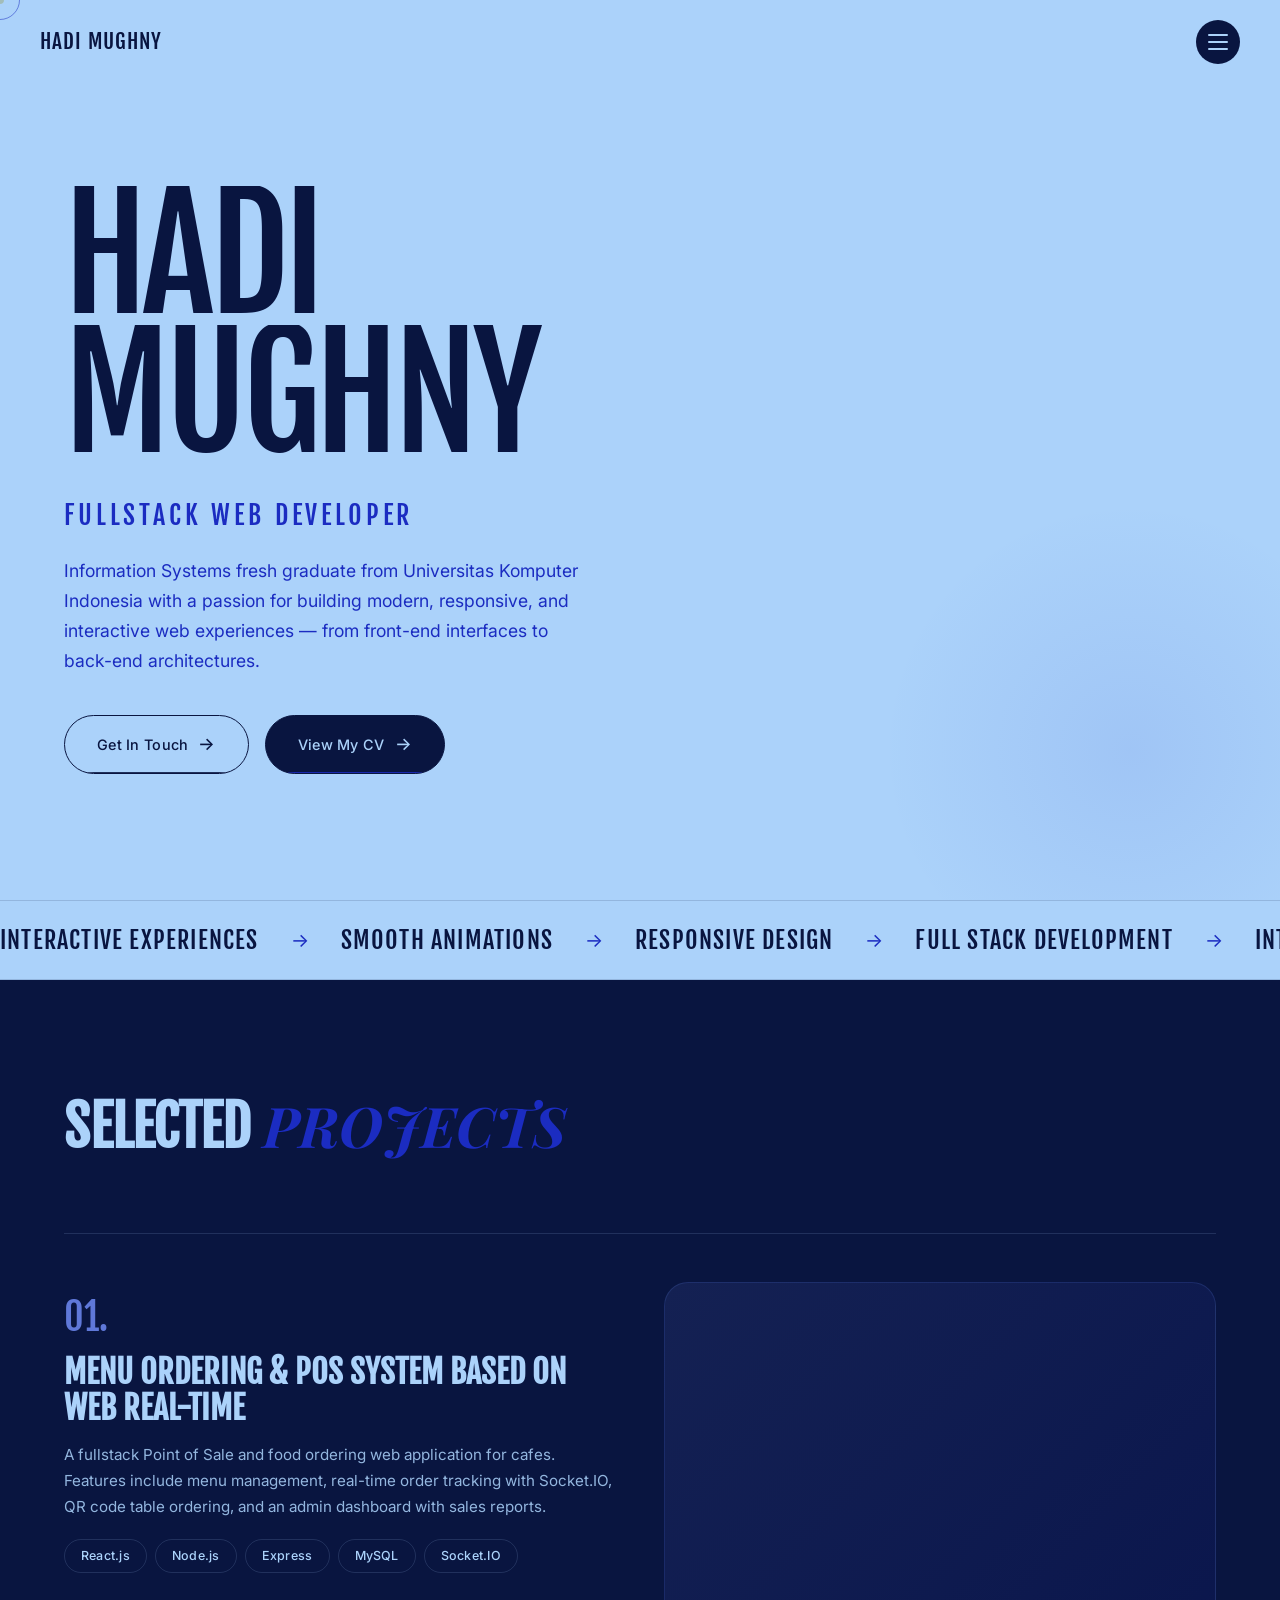
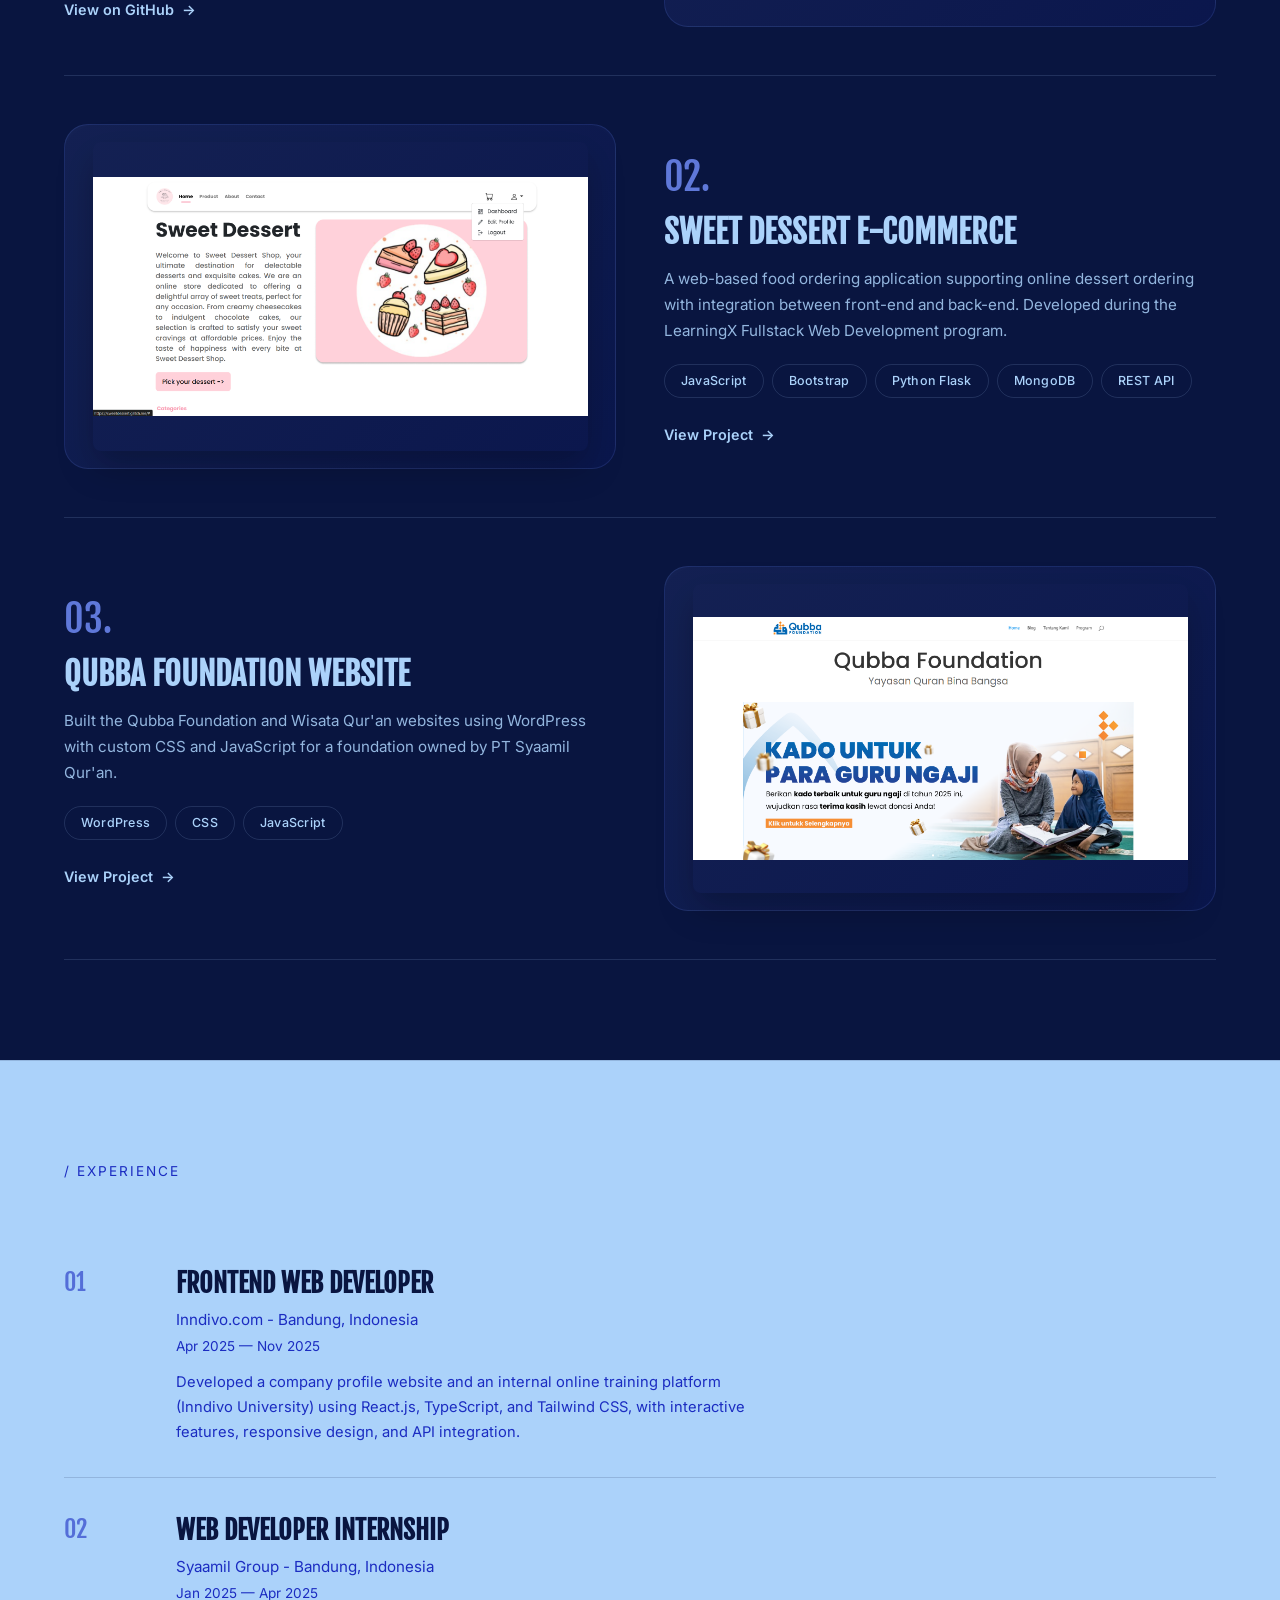
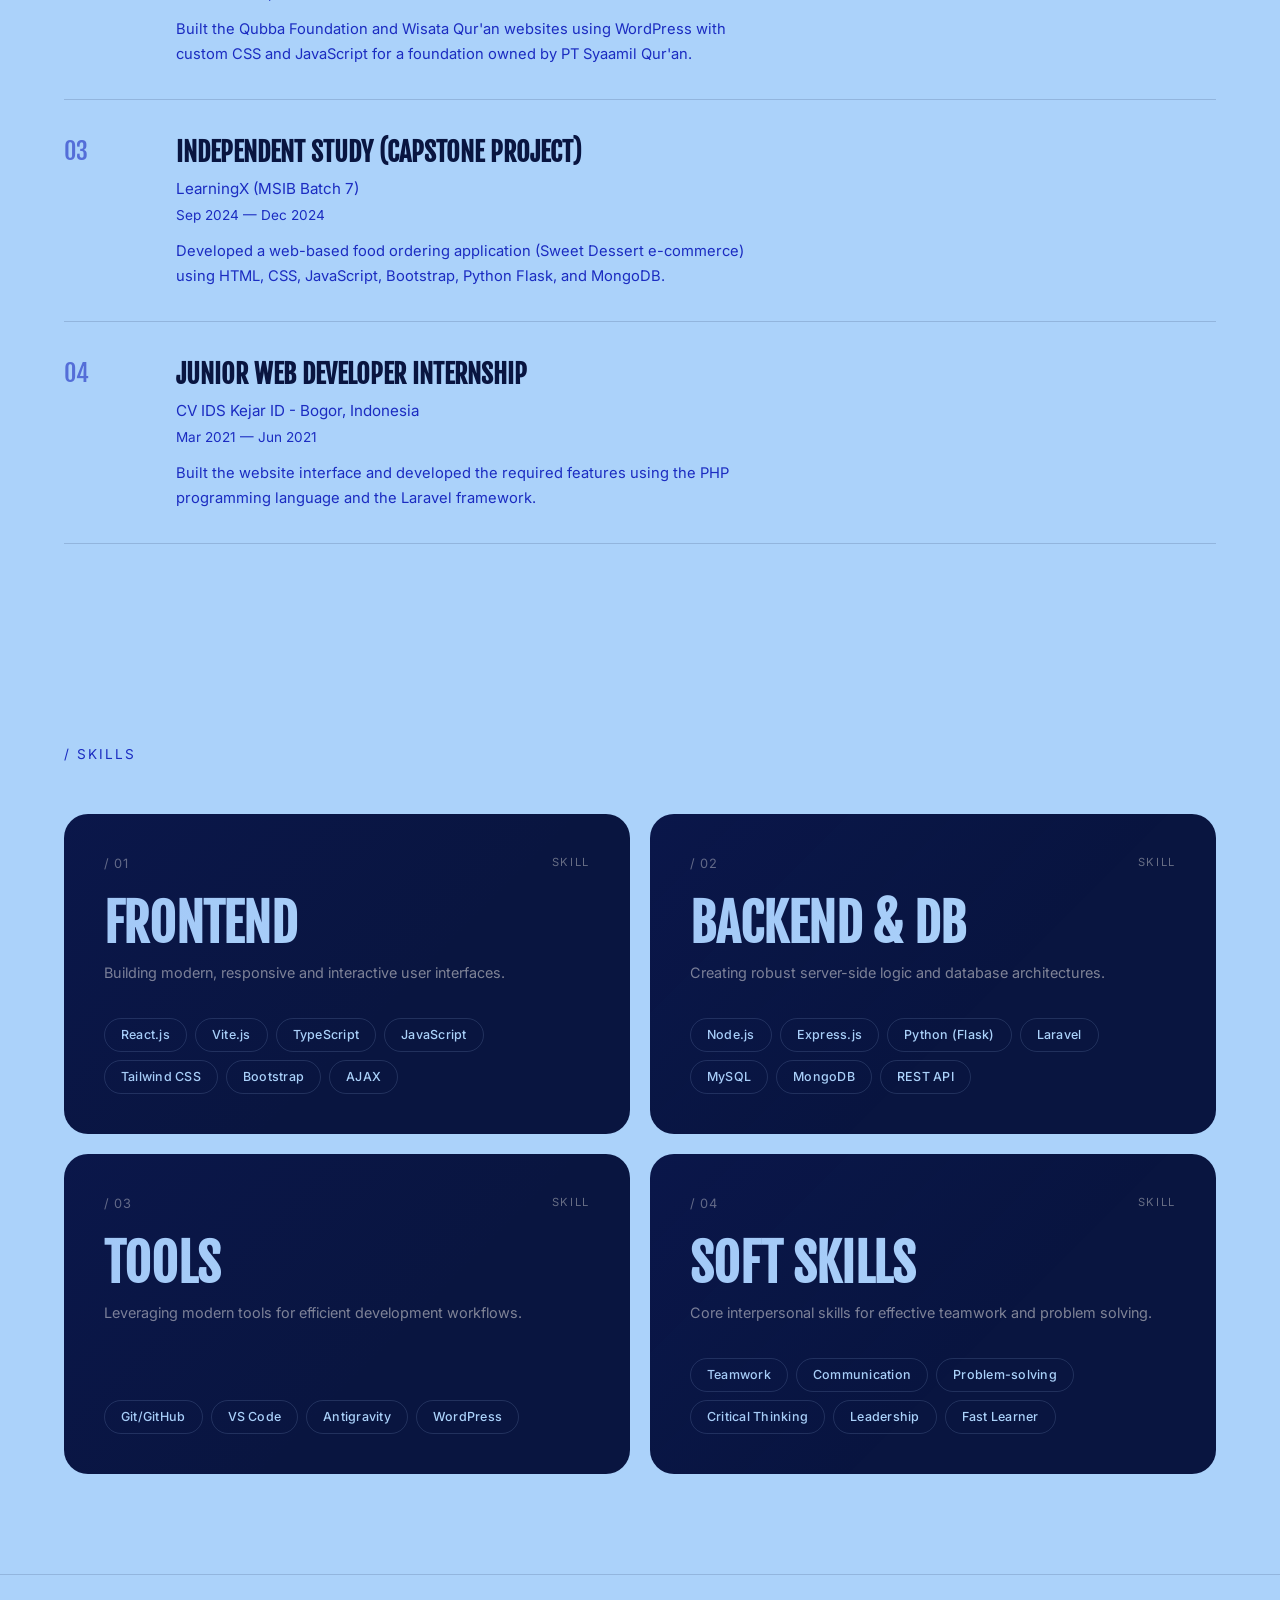
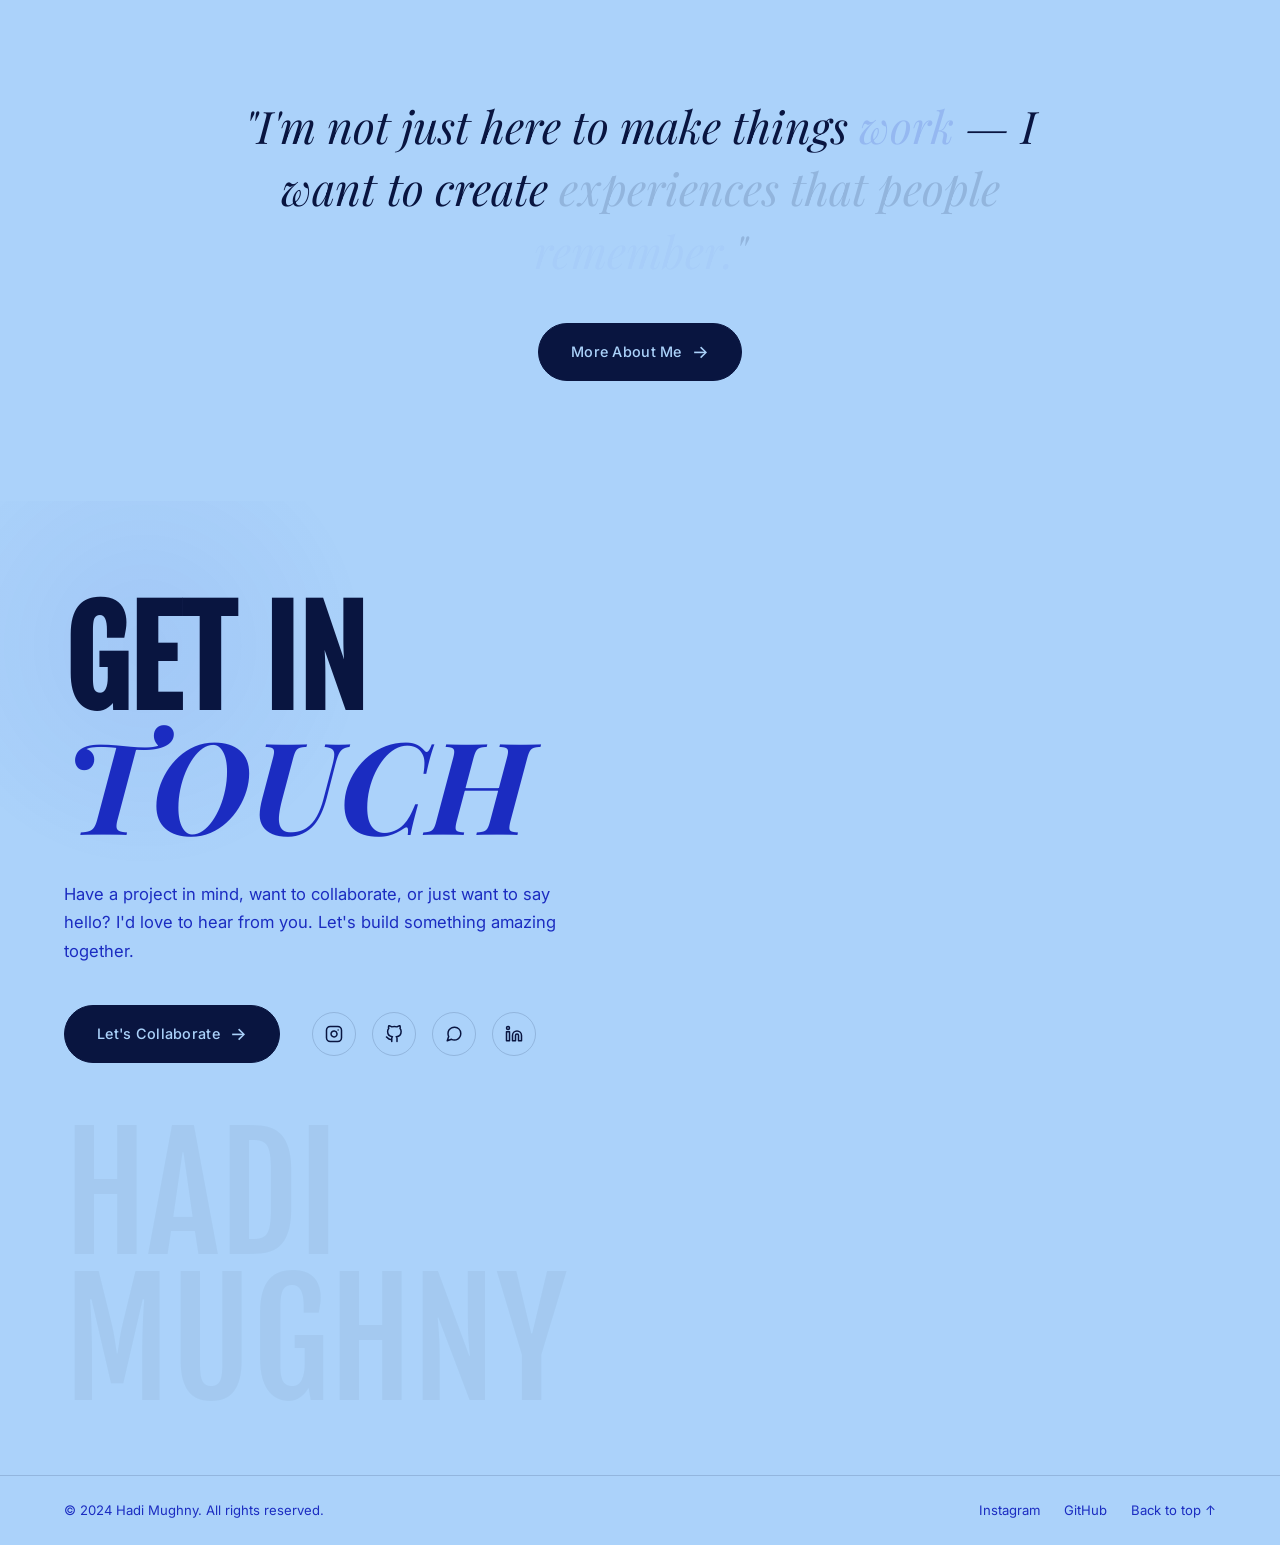
==== commit 4c10cbcc: "fix: update student status to fresh graduate in hero section" ====
--- a/index.html
+++ b/index.html
@@ -70,7 +70,7 @@
             </h1>
             <p class="hero__subtitle">Fullstack Web Developer</p>
             <p class="hero__description">
-                Information Systems student at Universitas Komputer Indonesia with a passion for building
+                Information Systems fresh graduate from Universitas Komputer Indonesia with a passion for building
                 modern, responsive, and interactive web experiences — from front-end interfaces to back-end
                 architectures.
             </p>
